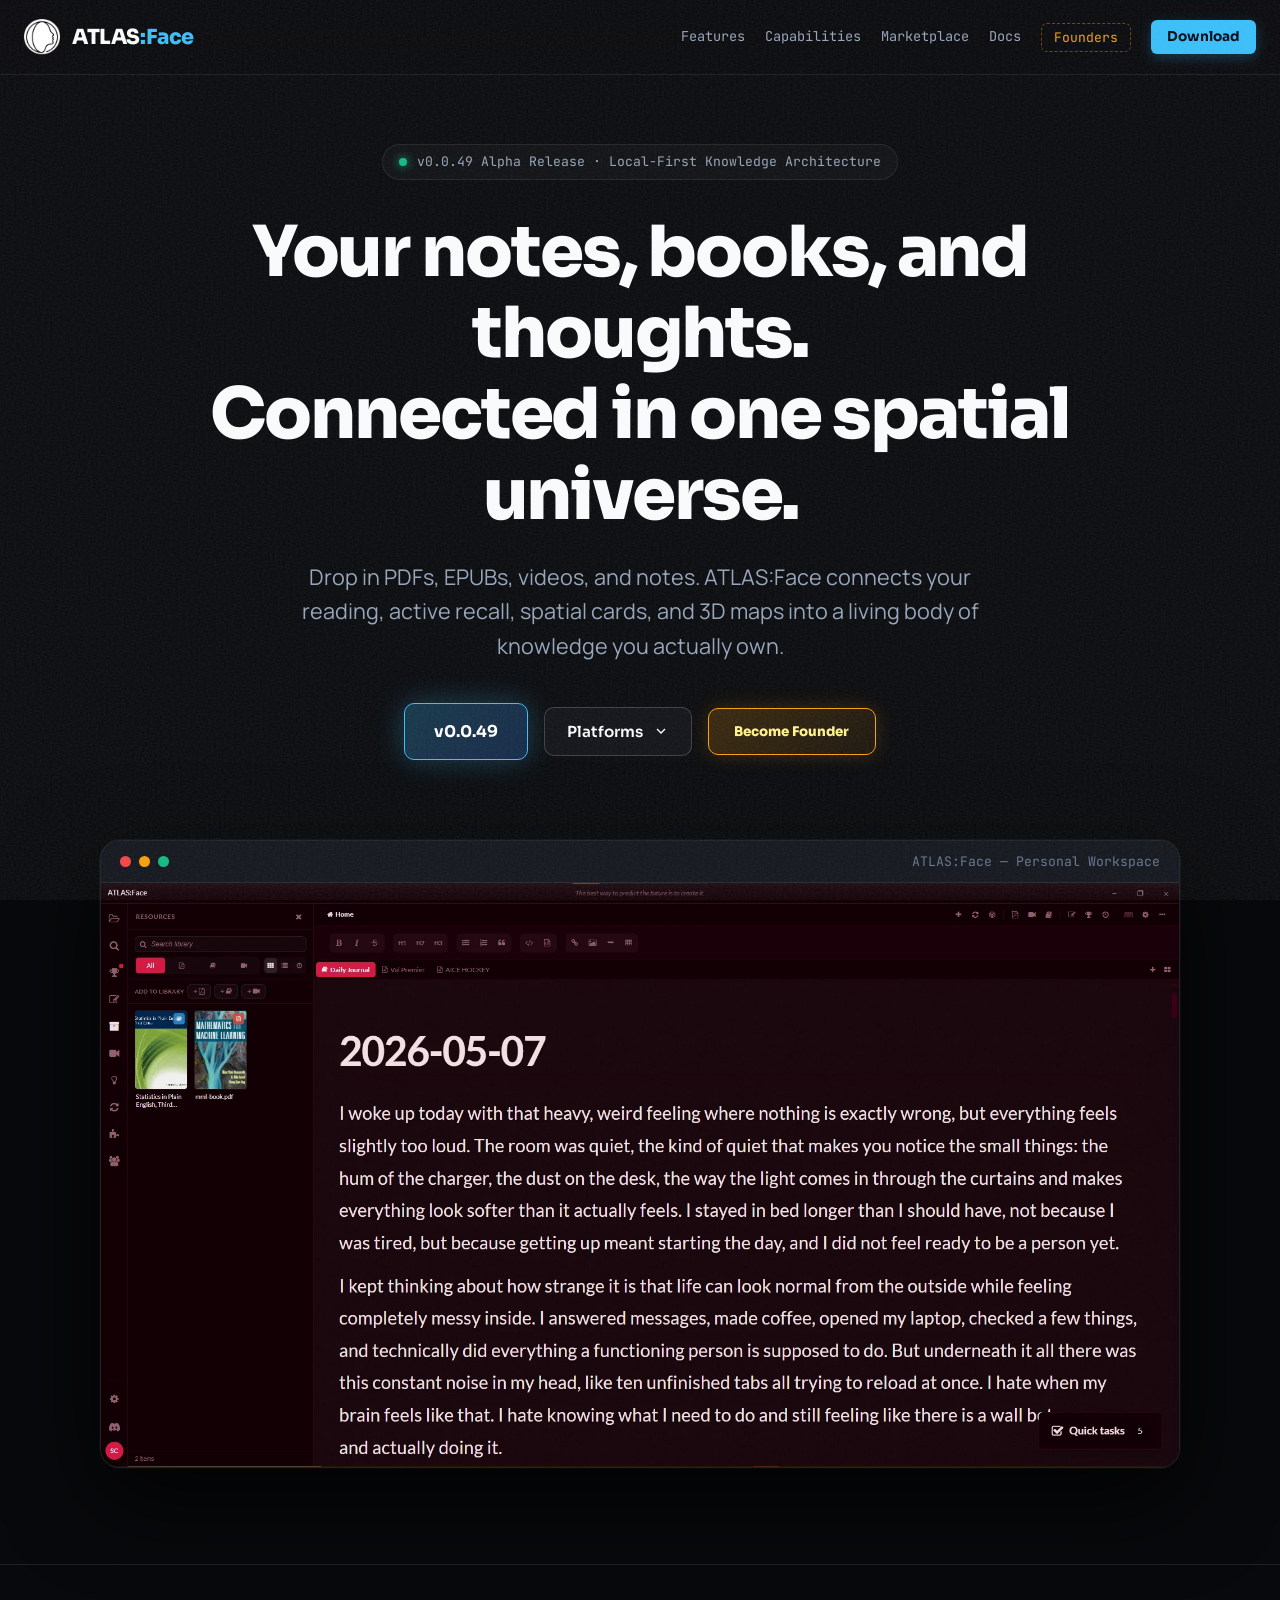
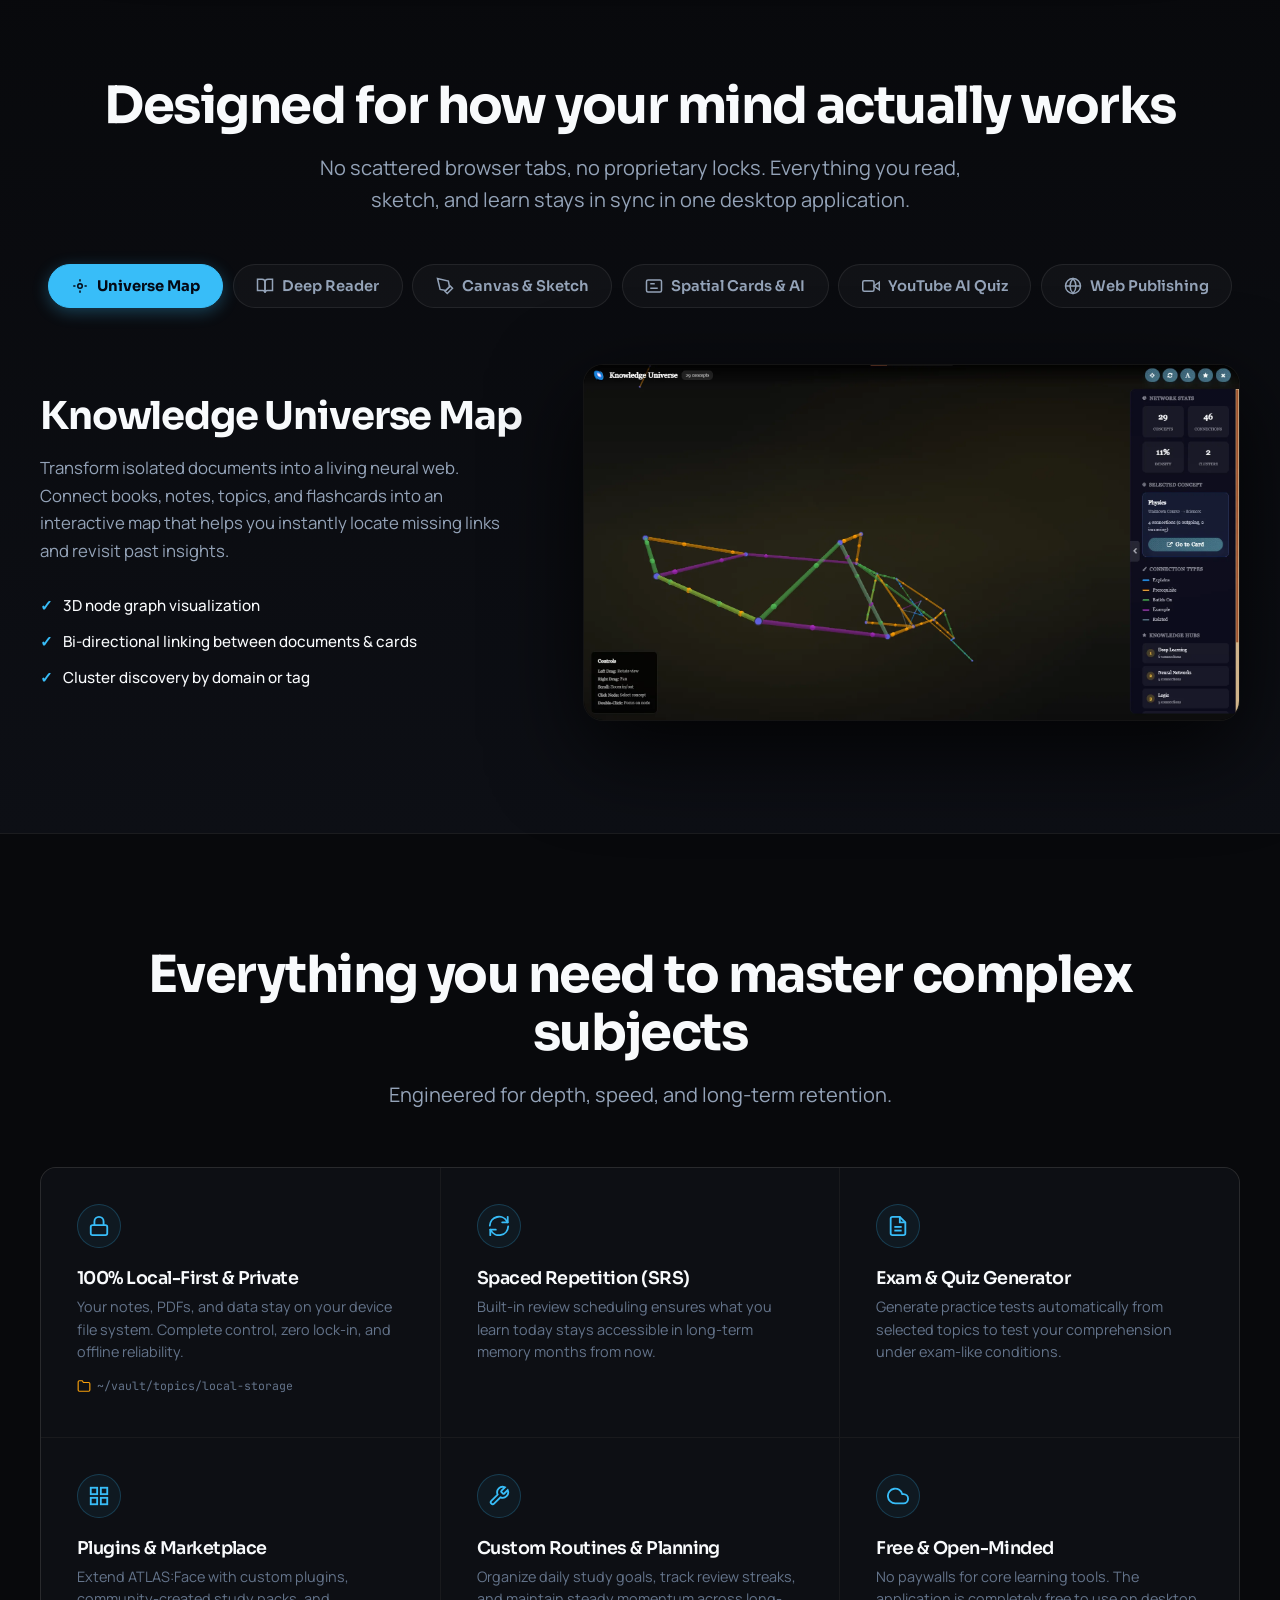
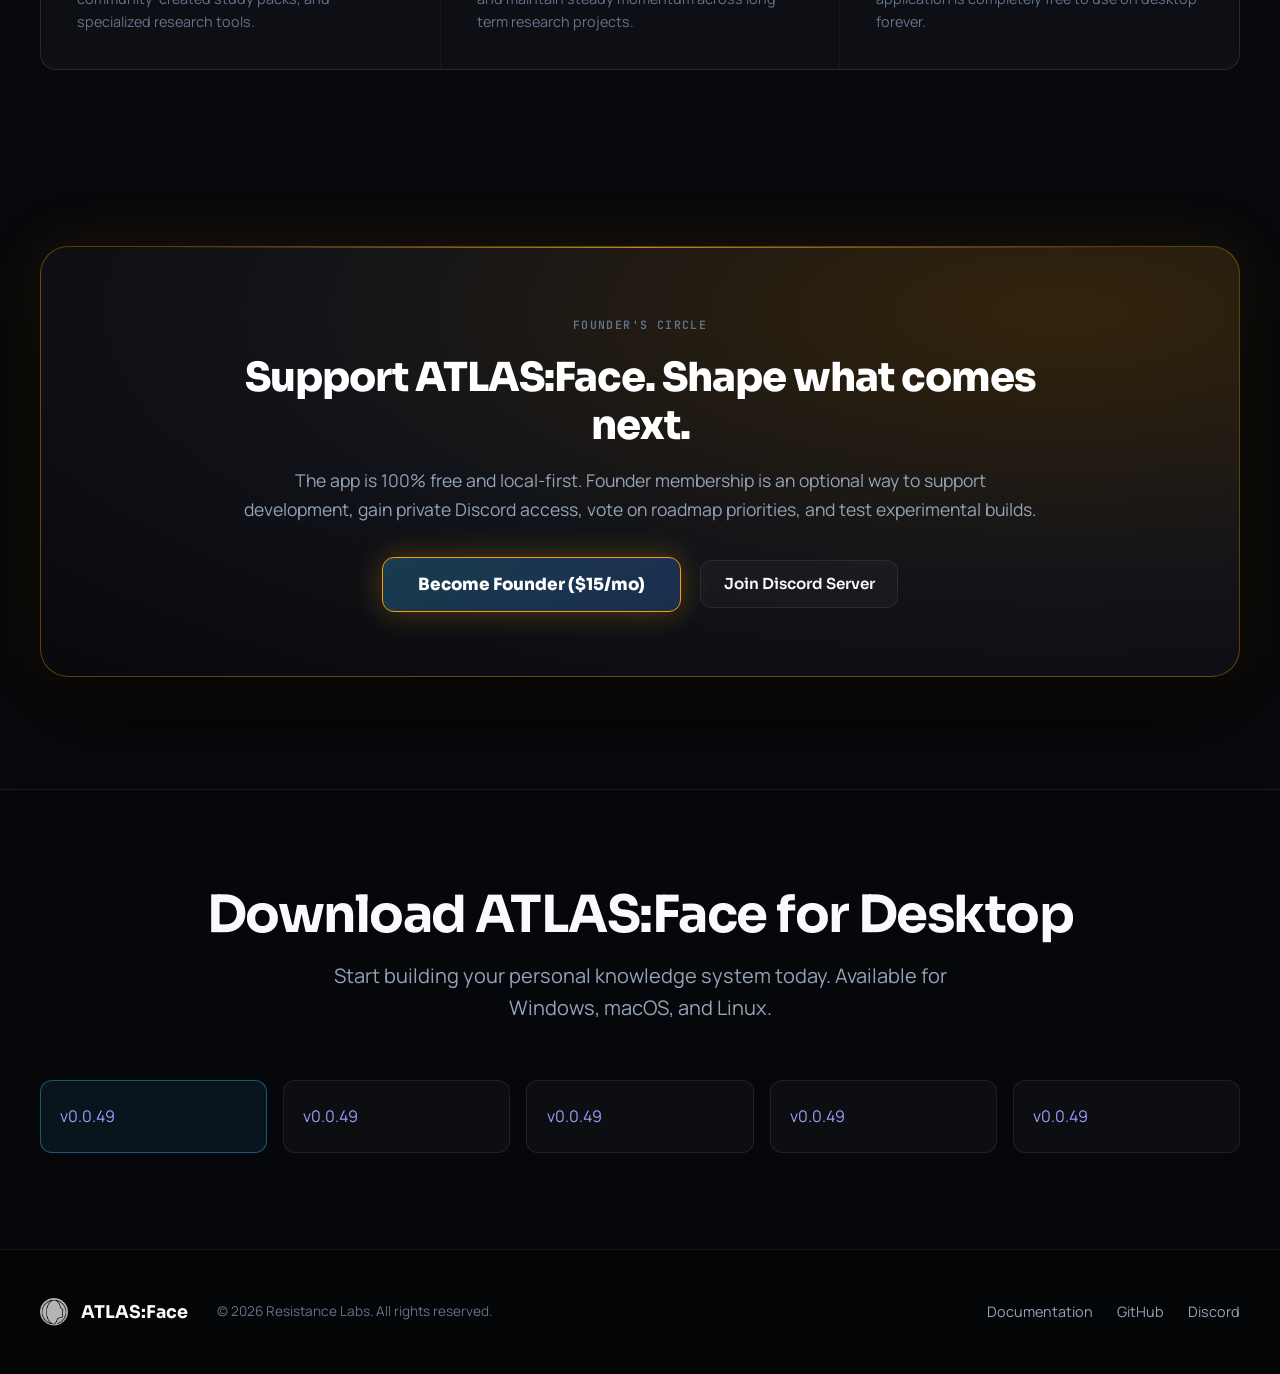
==== index.html @ 4b380e2a "deploy: update landing page with latest release v0.0.49 and multi-tier version hydration" ====
<!DOCTYPE html>
<html lang="en">
  <head>
    <meta charset="UTF-8" />
    <link rel="icon" type="image/png" href="favicon.png" />
    <meta name="viewport" content="width=device-width, initial-scale=1.0" />
    <title>ATLAS:Face - Your Personal Knowledge System</title>
    <meta name="description" content="Turn what you read, watch, write, and discover into a living knowledge system with notes, cards, maps, AI conversations, and review loops.">
    <link rel="canonical" href="https://atlasface.resistancelabs.tech/" />
    <meta name="theme-color" content="#08090c" />
    <meta property="og:type" content="website" />
    <meta property="og:site_name" content="ATLAS:Face" />
    <meta property="og:url" content="https://atlasface.resistancelabs.tech/" />
    <meta property="og:title" content="ATLAS:Face - Your Personal Knowledge System" />
    <meta property="og:description" content="Turn what you read, watch, write, and discover into a living knowledge system with notes, cards, maps, AI conversations, and review loops." />
    <meta property="og:image" content="https://atlasface.resistancelabs.tech/journal.png" />
    <meta property="og:image:secure_url" content="https://atlasface.resistancelabs.tech/journal.png" />
    <meta property="og:image:type" content="image/png" />
    <meta property="og:image:width" content="1920" />
    <meta property="og:image:height" content="1041" />
    <meta property="og:image:alt" content="ATLAS:Face knowledge workspace" />
    <meta name="twitter:card" content="summary_large_image" />
    <meta name="twitter:title" content="ATLAS:Face - Your Personal Knowledge System" />
    <meta name="twitter:description" content="Turn what you read, watch, write, and discover into a living knowledge system with notes, cards, maps, AI conversations, and review loops." />
    <meta name="twitter:image" content="https://atlasface.resistancelabs.tech/journal.png" />
    <link rel="preconnect" href="https://fonts.googleapis.com">
    <link href="https://fonts.googleapis.com/css2?family=Manrope:wght@300;400;500;600;700;800&family=Sora:wght@300;400;500;600;700;800&family=JetBrains+Mono:wght@400;500;600&display=swap" rel="stylesheet">
    <script type="module" crossorigin src="./assets/main-BQc9eIbo.js"></script>
    <link rel="modulepreload" crossorigin href="./assets/style-CkO2D64t.js">
    <link rel="modulepreload" crossorigin href="./assets/downloads-C6QAMyeP.js">
    <link rel="stylesheet" crossorigin href="./assets/style-DF3lk-cs.css">
  </head>
  <body>
    <!-- App Noise SVG Texture -->
    <svg class="grain-svg" viewBox="0 0 400 400" preserveAspectRatio="none" xmlns="http://www.w3.org/2000/svg" aria-hidden="true">
      <filter id="noiseFilter">
        <feTurbulence type="fractalNoise" baseFrequency="1.25" numOctaves="2" seed="23" stitchTiles="stitch"/>
        <feColorMatrix type="saturate" values="0"/>
        <feComponentTransfer>
          <feFuncR type="discrete" tableValues=".32 .46 .58 .7 .82 1"/>
          <feFuncG type="discrete" tableValues=".32 .46 .58 .7 .82 1"/>
          <feFuncB type="discrete" tableValues=".32 .46 .58 .7 .82 1"/>
          <feFuncA type="table" tableValues="0 .68"/>
        </feComponentTransfer>
      </filter>
      <rect width="100%" height="100%" filter="url(#noiseFilter)"/>
    </svg>

    <!-- Header / Navbar -->
    <nav class="navbar">
      <div class="nav-container">
        <a href="#" class="logo">
          <img src="final.webp" alt="ATLAS:Face Logo" width="28" height="28" decoding="async" />
          <span class="logo-text">ATLAS<span class="logo-accent">:Face</span></span>
        </a>
        <div class="nav-links">
          <a href="#features" class="nav-link">Features</a>
          <a href="#capabilities" class="nav-link">Capabilities</a>
          <a href="marketplace.html" class="nav-link">Marketplace</a>
          <a href="docs.html" class="nav-link">Docs</a>
          <button type="button" class="btn-founder-nav" data-founder-open>
            Founders
          </button>
          <a href="#download" class="btn-primary btn-nav">
            Download
          </a>
        </div>
      </div>
    </nav>

    <main id="main-content">
      <!-- Hero Section -->
      <section class="hero-section">
        <div class="hero-container">
          
          <div class="hero-badge">
            <span class="badge-dot"></span>
            <span class="badge-text" data-release-badge>v0.0.49 Alpha Release · Local-First Knowledge Architecture</span>
          </div>

          <h1 class="hero-title">
            Your notes, books, and thoughts.<br />
            <span class="gradient-text">Connected in one spatial universe.</span>
          </h1>

          <p class="hero-subtitle">
            Drop in PDFs, EPUBs, videos, and notes. ATLAS:Face connects your reading, active recall, spatial cards, and 3D maps into a living body of knowledge you actually own.
          </p>


          <div class="hero-actions">
            <a href="https://github.com/Resistance-Labs-Tech/atlasface/releases/download/v0.0.49/ATLASFace-Setup-0.0.49.exe" id="primary-download-btn" class="btn-primary btn-hero" data-download-kind="windows-installer" download>
              <svg class="btn-icon" viewBox="0 0 24 24" fill="none" stroke="currentColor" stroke-width="2"><path d="M21 15v4a2 2 0 0 1-2 2H5a2 2 0 0 1-2-2v-4"></path><polyline points="7 10 12 15 17 10"></polyline><line x1="12" y1="15" x2="12" y2="3"></line></svg>
              <span id="primary-download-text">Download App</span>
              <span class="build-tag" data-release-tag>v0.0.49</span>
            </a>
            <div class="download-dropdown-wrapper">
              <button type="button" class="btn-secondary btn-hero dropdown-trigger" id="platform-dropdown-btn">
                <span>Platforms</span>
                <svg width="16" height="16" viewBox="0 0 24 24" fill="none" stroke="currentColor" stroke-width="2"><polyline points="6 9 12 15 18 9"></polyline></svg>
              </button>
              <div class="dropdown-menu" id="platform-dropdown-menu">
                <a href="https://github.com/Resistance-Labs-Tech/atlasface/releases/download/v0.0.49/ATLASFace-Setup-0.0.49.exe" data-download-kind="windows-installer" download class="dropdown-item">
                  <strong>Windows</strong> <span>.exe Installer</span>
                </a>
                <a href="https://github.com/Resistance-Labs-Tech/atlasface/releases/download/v0.0.49/ATLASFace-0.0.49-arm64.dmg" data-download-kind="macos-arm64" download class="dropdown-item">
                  <strong>macOS</strong> <span>Apple Silicon</span>
                </a>
                <a href="https://github.com/Resistance-Labs-Tech/atlasface/releases/download/v0.0.49/ATLASFace-0.0.49-x64.dmg" data-download-kind="macos-x64" download class="dropdown-item">
                  <strong>macOS</strong> <span>Intel</span>
                </a>
                <a href="https://github.com/Resistance-Labs-Tech/atlasface/releases/download/v0.0.49/ATLASFace-0.0.49.AppImage" data-download-kind="linux-appimage" download class="dropdown-item">
                  <strong>Linux</strong> <span>AppImage</span>
                </a>
                <a href="https://github.com/Resistance-Labs-Tech/atlasface/releases/download/v0.0.49/ATLASFace-0.0.49.deb" data-download-kind="linux-deb" download class="dropdown-item">
                  <strong>Linux</strong> <span>.deb</span>
                </a>
              </div>
            </div>
            <button type="button" class="btn-founder-hero" data-founder-open>
              Become Founder
            </button>
          </div>


          <!-- Desktop App Window Frame Mockup -->
          <div class="hero-mockup-wrapper">
            <div class="window-frame">
              <div class="window-header">
                <div class="window-dots">
                  <span class="dot dot-close"></span>
                  <span class="dot dot-minimize"></span>
                  <span class="dot dot-expand"></span>
                </div>
                <div class="window-title">ATLAS:Face — Personal Workspace</div>
              </div>

              <div class="window-body">
                <picture>
                  <source type="image/webp" media="(max-width: 768px)" srcset="journal-mobile.webp">
                  <source type="image/webp" srcset="journal.webp">
                  <source type="image/png" media="(max-width: 768px)" srcset="journal.png">
                  <img src="journal.webp" alt="ATLAS:Face Main Workspace" class="mockup-img" width="1080" height="675" fetchpriority="high" decoding="async" />
                </picture>
              </div>
            </div>
          </div>

        </div>
      </section>

      <!-- Interactive Feature Studio Section -->
      <section class="studio-section" id="features">
        <div class="section-container">
          <div class="section-header text-center">
            <h2 class="section-title">Designed for how your mind actually works</h2>
            <p class="section-subtitle">No scattered browser tabs, no proprietary locks. Everything you read, sketch, and learn stays in sync in one desktop application.</p>
          </div>

          <!-- Feature Studio Tabs Navigation -->
          <div class="studio-tabs-nav" role="tablist">
            <button role="tab" aria-selected="true" class="studio-tab active" data-tab="tab-map">
              <svg width="18" height="18" viewBox="0 0 24 24" fill="none" stroke="currentColor" stroke-width="2"><circle cx="12" cy="12" r="3"></circle><path d="M3 12h3m12 0h3M12 3v3m0 12v3"></path></svg>
              <span>Universe Map</span>
            </button>
            <button role="tab" aria-selected="false" class="studio-tab" data-tab="tab-reader">
              <svg width="18" height="18" viewBox="0 0 24 24" fill="none" stroke="currentColor" stroke-width="2"><path d="M2 3h6a4 4 0 0 1 4 4v14a3 3 0 0 0-3-3H2z"></path><path d="M22 3h-6a4 4 0 0 0-4 4v14a3 3 0 0 1 3-3h7z"></path></svg>
              <span>Deep Reader</span>
            </button>
            <button role="tab" aria-selected="false" class="studio-tab" data-tab="tab-canvas">
              <svg width="18" height="18" viewBox="0 0 24 24" fill="none" stroke="currentColor" stroke-width="2"><path d="M12 19l7-7 3 3-7 7-3-3z"></path><path d="M18 13l-1.5-7.5L2 2l3.5 14.5L13 18l5-5z"></path></svg>
              <span>Canvas & Sketch</span>
            </button>
            <button role="tab" aria-selected="false" class="studio-tab" data-tab="tab-cards">
              <svg width="18" height="18" viewBox="0 0 24 24" fill="none" stroke="currentColor" stroke-width="2"><rect x="2" y="4" width="20" height="16" rx="2"></rect><path d="M7 15h10M7 9h6"></path></svg>
              <span>Spatial Cards & AI</span>
            </button>
            <button role="tab" aria-selected="false" class="studio-tab" data-tab="tab-youtube">
              <svg width="18" height="18" viewBox="0 0 24 24" fill="none" stroke="currentColor" stroke-width="2"><polygon points="23 7 16 12 23 17 23 7"></polygon><rect x="1" y="5" width="15" height="14" rx="2" ry="2"></rect></svg>
              <span>YouTube AI Quiz</span>
            </button>
            <button role="tab" aria-selected="false" class="studio-tab" data-tab="tab-publish">
              <svg width="18" height="18" viewBox="0 0 24 24" fill="none" stroke="currentColor" stroke-width="2"><circle cx="12" cy="12" r="10"></circle><line x1="2" y1="12" x2="22" y2="12"></line><path d="M12 2a15.3 15.3 0 0 1 4 10 15.3 15.3 0 0 1-4 10 15.3 15.3 0 0 1-4-10 15.3 15.3 0 0 1 4-10z"></path></svg>
              <span>Web Publishing</span>
            </button>
          </div>

          <!-- Feature Studio Content Panels -->
          <div class="studio-panels">
            
            <!-- Panel 1: Knowledge Map -->
            <div class="studio-panel active" id="tab-map" role="tabpanel">
              <div class="panel-layout">
                <div class="panel-info">
                  <h3>Knowledge Universe Map</h3>
                  <p>Transform isolated documents into a living neural web. Connect books, notes, topics, and flashcards into an interactive map that helps you instantly locate missing links and revisit past insights.</p>
                  <ul class="panel-bullets">
                    <li>3D node graph visualization</li>
                    <li>Bi-directional linking between documents & cards</li>
                    <li>Cluster discovery by domain or tag</li>
                  </ul>
                </div>
                <div class="panel-media">
                  <div class="media-frame">
                    <picture>
                      <source type="image/webp" media="(max-width: 768px)" srcset="knowledgeuniverse-mobile.webp">
                      <source type="image/webp" srcset="knowledgeuniverse.webp">
                      <img src="knowledgeuniverse.webp" alt="Knowledge Universe Map in ATLAS:Face" loading="lazy" decoding="async" width="800" height="500" />
                    </picture>
                  </div>
                </div>
              </div>
            </div>

            <!-- Panel 2: Deep Reader -->
            <div class="studio-panel" id="tab-reader" role="tabpanel">
              <div class="panel-layout">
                <div class="panel-info">
                  <h3>Native PDF & EPUB Reader</h3>
                  <p>Read textbooks, research papers, and books directly inside the workspace. Extract highlights directly into flashcards or notebook margin notes without switching applications.</p>
                  <ul class="panel-bullets">
                    <li>Native PDF and EPUB rendering</li>
                    <li>Instant highlight-to-card pipeline</li>
                    <li>Split-screen side-by-side note taking</li>
                  </ul>
                </div>
                <div class="panel-media">
                  <div class="media-frame">
                    <picture>
                      <source type="image/webp" media="(max-width: 768px)" srcset="readingepub-mobile.webp">
                      <source type="image/webp" srcset="readingepub.webp">
                      <img src="readingepub.webp" alt="PDF and EPUB Reader View" loading="lazy" decoding="async" width="800" height="500" />
                    </picture>
                  </div>
                </div>
              </div>
            </div>

            <!-- Panel 3: Canvas & Sketch -->
            <div class="studio-panel" id="tab-canvas" role="tabpanel">
              <div class="panel-layout">
                <div class="panel-info">
                  <h3>Visual Canvas & Drawing</h3>
                  <p>Write, sketch, and diagram freehand alongside your reading material. Combine typed markdown with fluid handwriting for complex concepts that text alone cannot capture.</p>
                  <ul class="panel-bullets">
                    <li>Pen & tablet drawing support</li>
                    <li>Embedded topic canvas diagrams</li>
                    <li>Seamless combination of handwriting and text</li>
                  </ul>
                </div>
                <div class="panel-media">
                  <div class="media-frame">
                    <video src="drawingintopicview.mp4" poster="drawingintopicview-poster.webp" muted loop playsinline preload="none"></video>
                  </div>
                </div>
              </div>
            </div>

            <!-- Panel 4: Cards & AI -->
            <div class="studio-panel" id="tab-cards" role="tabpanel">
              <div class="panel-layout">
                <div class="panel-info">
                  <h3>Spatial Cards & AI Assistant</h3>
                  <p>Arrange flashcards on a spatial workspace, test your retention, and converse with an AI assistant trained directly on your selected study sources.</p>
                  <ul class="panel-bullets">
                    <li>Freeform spatial card arrangement</li>
                    <li>Context-aware AI partner for difficult concepts</li>
                    <li>Automatic card creation from reading passages</li>
                  </ul>
                </div>
                <div class="panel-media">
                  <div class="media-frame">
                    <video src="cardview.mp4" poster="cardview-poster.webp" muted loop playsinline preload="none"></video>
                  </div>
                </div>
              </div>
            </div>

            <!-- Panel 5: YouTube Quiz -->
            <div class="studio-panel" id="tab-youtube" role="tabpanel">
              <div class="panel-layout">
                <div class="panel-info">
                  <h3>Active Video Learning & AI Quiz</h3>
                  <p>Stop watching videos passively. ATLAS:Face inspects transcripts in real time to generate comprehension checks, key takeaway summaries, and quiz questions as you watch.</p>
                  <ul class="panel-bullets">
                    <li>Interactive YouTube video player</li>
                    <li>Real-time transcript analysis & AI quizzes</li>
                    <li>Timestamped bookmarking directly into notes</li>
                  </ul>
                </div>
                <div class="panel-media">
                  <div class="media-frame">
                    <video src="youtubeaiquiz.mp4" poster="youtubeaiquiz-poster.webp" muted loop playsinline preload="none"></video>
                  </div>
                </div>
              </div>
            </div>

            <!-- Panel 6: Publishing -->
            <div class="studio-panel" id="tab-publish" role="tabpanel">
              <div class="panel-layout">
                <div class="panel-info">
                  <h3>One-Click Web Publishing</h3>
                  <p>Turn any topic, synthesis, or document into a clean, publishable web page. Share your research with colleagues or students without leaving your desktop app.</p>
                  <ul class="panel-bullets">
                    <li>Clean web output generation</li>
                    <li>Preserves markdown formatting, media, and diagrams</li>
                    <li>No complex web hosting configuration required</li>
                  </ul>
                </div>
                <div class="panel-media">
                  <div class="media-frame">
                    <picture>
                      <source type="image/webp" media="(max-width: 768px)" srcset="publishtopics-mobile.webp">
                      <source type="image/webp" srcset="publishtopics.webp">
                      <img src="publishtopics.webp" alt="Publishing notes from ATLAS:Face" loading="lazy" decoding="async" width="800" height="500" />
                    </picture>
                  </div>
                </div>
              </div>
            </div>

          </div>
        </div>
      </section>

      <!-- Core Capabilities Grid Section -->
      <section class="capabilities-section" id="capabilities">
        <div class="section-container">
          <div class="section-header text-center">
            <h2 class="section-title">Everything you need to master complex subjects</h2>
            <p class="section-subtitle">Engineered for depth, speed, and long-term retention.</p>
          </div>

          <div class="capabilities-grid">
            <div class="capability-card">
              <div class="capability-icon">
                <svg width="22" height="22" viewBox="0 0 24 24" fill="none" stroke="currentColor" stroke-width="2"><rect x="3" y="11" width="18" height="11" rx="2" ry="2"></rect><path d="M7 11V7a5 5 0 0 1 10 0v4"></path></svg>
              </div>
              <h3>100% Local-First &amp; Private</h3>
              <p>Your notes, PDFs, and data stay on your device file system. Complete control, zero lock-in, and offline reliability.</p>
              <div class="path-display">
                <svg width="14" height="14" viewBox="0 0 24 24" fill="none" stroke="currentColor" stroke-width="2"><path d="M22 19a2 2 0 0 1-2 2H4a2 2 0 0 1-2-2V5a2 2 0 0 1 2-2h5l2 3h9a2 2 0 0 1 2 2z"></path></svg>
                <span>~/vault/topics/local-storage</span>
              </div>
            </div>

            <div class="capability-card">
              <div class="capability-icon">
                <svg width="22" height="22" viewBox="0 0 24 24" fill="none" stroke="currentColor" stroke-width="2" stroke-linecap="round" stroke-linejoin="round">
                  <path d="M21.5 2v6h-6"></path>
                  <path d="M2.5 22v-6h6"></path>
                  <path d="M2 11.5a10 10 0 0 1 18.8-4.3L21.5 8"></path>
                  <path d="M22 12.5a10 10 0 0 1-18.8 4.2L2.5 16"></path>
                </svg>
              </div>
              <h3>Spaced Repetition (SRS)</h3>
              <p>Built-in review scheduling ensures what you learn today stays accessible in long-term memory months from now.</p>
            </div>

            <div class="capability-card">
              <div class="capability-icon">
                <svg width="22" height="22" viewBox="0 0 24 24" fill="none" stroke="currentColor" stroke-width="2"><path d="M14 2H6a2 2 0 0 0-2 2v16a2 2 0 0 0 2 2h12a2 2 0 0 0 2-2V8z"></path><polyline points="14 2 14 8 20 8"></polyline><line x1="16" y1="13" x2="8" y2="13"></line><line x1="16" y1="17" x2="8" y2="17"></line></svg>
              </div>
              <h3>Exam &amp; Quiz Generator</h3>
              <p>Generate practice tests automatically from selected topics to test your comprehension under exam-like conditions.</p>
            </div>

            <div class="capability-card">
              <div class="capability-icon">
                <svg width="22" height="22" viewBox="0 0 24 24" fill="none" stroke="currentColor" stroke-width="2"><rect x="3" y="3" width="7" height="7"></rect><rect x="14" y="3" width="7" height="7"></rect><rect x="14" y="14" width="7" height="7"></rect><rect x="3" y="14" width="7" height="7"></rect></svg>
              </div>
              <h3>Plugins &amp; Marketplace</h3>
              <p>Extend ATLAS:Face with custom plugins, community-created study packs, and specialized research tools.</p>
            </div>

            <div class="capability-card">
              <div class="capability-icon">
                <svg width="22" height="22" viewBox="0 0 24 24" fill="none" stroke="currentColor" stroke-width="2"><path d="M14.7 6.3a1 1 0 0 0 0 1.4l1.6 1.6a1 1 0 0 0 1.4 0l3.77-3.77a6 6 0 0 1-7.94 7.94l-6.91 6.91a2.12 2.12 0 0 1-3-3l6.91-6.91a6 6 0 0 1 7.94-7.94l-3.76 3.76z"></path></svg>
              </div>
              <h3>Custom Routines &amp; Planning</h3>
              <p>Organize daily study goals, track review streaks, and maintain steady momentum across long-term research projects.</p>
            </div>

            <div class="capability-card">
              <div class="capability-icon">
                <svg width="22" height="22" viewBox="0 0 24 24" fill="none" stroke="currentColor" stroke-width="2"><path d="M18 10h-1.26A8 8 0 1 0 9 20h9a5 5 0 0 0 0-10z"></path></svg>
              </div>
              <h3>Free &amp; Open-Minded</h3>
              <p>No paywalls for core learning tools. The application is completely free to use on desktop forever.</p>
            </div>
          </div>

        </div>
      </section>

      <!-- Founder's Circle CTA Section -->
      <section class="founder-cta-section">
        <div class="section-container">

          <div class="founder-card">
            <div class="founder-card-content">
              <div class="founder-badge-top">
                <span>Founder's Circle</span>
              </div>
              <h2>Support ATLAS:Face. Shape what comes next.</h2>
              <p>The app is 100% free and local-first. Founder membership is an optional way to support development, gain private Discord access, vote on roadmap priorities, and test experimental builds.</p>
              <div class="founder-card-actions">
                <button type="button" class="btn-founder-lg" data-founder-open>
                  Become Founder ($15/mo)
                </button>
                <a href="https://discord.com/invite/Y2RJkDJRW2" target="_blank" rel="noopener" class="btn-secondary btn-lg">
                  Join Discord Server
                </a>
              </div>
            </div>
          </div>

        </div>
      </section>

      <!-- Download Section -->
      <section class="download-section" id="download">
        <div class="section-container text-center">
          <h2 class="section-title">Download ATLAS:Face for Desktop</h2>
          <p class="section-subtitle">Start building your personal knowledge system today. Available for Windows, macOS, and Linux.</p>

          <div class="download-grid" id="download-options">
            <a href="https://github.com/Resistance-Labs-Tech/atlasface/releases/download/v0.0.49/ATLASFace-Setup-0.0.49.exe" class="download-card primary" data-download-kind="windows-installer" download>
              <div class="download-card-icon">
                <svg viewBox="0 0 24 24" fill="currentColor"><path d="M3 4.5 10.8 3.4v7.9H3V4.5Zm9.4-1.4L21 2v9.3h-8.6V3.1ZM3 12.7h7.8v7.9L3 19.5v-6.8Zm9.4 0H21V22l-8.6-1.2v-8.1Z"/></svg>
              </div>
              <div class="download-card-text">
                <span class="platform-name">Windows</span>
                <strong>64-bit Installer (.exe)</strong>
              </div>
            </a>

            <a href="https://github.com/Resistance-Labs-Tech/atlasface/releases/download/v0.0.49/ATLASFace-0.0.49-arm64.dmg" class="download-card" data-download-kind="macos-arm64" download>
              <div class="download-card-icon">
                <svg viewBox="0 0 24 24" fill="currentColor"><path d="M16.6 2.2c.1 1.1-.4 2.2-1.2 3-.8.8-1.9 1.3-3 1.2-.1-1 .4-2.1 1.2-2.9.8-.8 2-1.3 3-1.3Zm3.6 15.5c-.5 1.1-.8 1.6-1.5 2.6-1 1.5-2.5 3.3-4.3 3.3-1.6 0-2-.9-4.1-.9-2.2 0-2.6.9-4.2.9-1.8 0-3.2-1.7-4.2-3.2C-.4 16.6-.8 10.1 3.3 7.5c1.3-.8 2.9-.9 4.3-.4.8.3 1.5.7 2.7.7 1.1 0 1.8-.4 2.7-.7 1.5-.5 3.3-.4 4.6.5-4 2.2-3.3 8.1 2.6 10.1Z"/></svg>
              </div>
              <div class="download-card-text">
                <span class="platform-name">macOS</span>
                <strong>Apple Silicon (.dmg)</strong>
              </div>
            </a>

            <a href="https://github.com/Resistance-Labs-Tech/atlasface/releases/download/v0.0.49/ATLASFace-0.0.49-x64.dmg" class="download-card" data-download-kind="macos-x64" download>
              <div class="download-card-icon">
                <svg viewBox="0 0 24 24" fill="currentColor"><path d="M16.6 2.2c.1 1.1-.4 2.2-1.2 3-.8.8-1.9 1.3-3 1.2-.1-1 .4-2.1 1.2-2.9.8-.8 2-1.3 3-1.3Zm3.6 15.5c-.5 1.1-.8 1.6-1.5 2.6-1 1.5-2.5 3.3-4.3 3.3-1.6 0-2-.9-4.1-.9-2.2 0-2.6.9-4.2.9-1.8 0-3.2-1.7-4.2-3.2C-.4 16.6-.8 10.1 3.3 7.5c1.3-.8 2.9-.9 4.3-.4.8.3 1.5.7 2.7.7 1.1 0 1.8-.4 2.7-.7 1.5-.5 3.3-.4 4.6.5-4 2.2-3.3 8.1 2.6 10.1Z"/></svg>
              </div>
              <div class="download-card-text">
                <span class="platform-name">macOS</span>
                <strong>Intel Architecture (.dmg)</strong>
              </div>
            </a>

            <a href="https://github.com/Resistance-Labs-Tech/atlasface/releases/download/v0.0.49/ATLASFace-0.0.49.AppImage" class="download-card" data-download-kind="linux-appimage" download>
              <div class="download-card-icon">
                <svg viewBox="0 0 24 24" fill="currentColor"><path d="M12 2.5c-2.8 0-4.9 2.4-4.9 5.7 0 1.4-.4 2.7-1.1 4L3.4 17c-.6 1.2.1 2.7 1.4 2.9l3.7.7c.8.6 2 .9 3.5.9s2.7-.3 3.5-.9l3.7-.7c1.3-.2 2-1.7 1.4-2.9L18 12.2c-.7-1.3-1.1-2.6-1.1-4 0-3.3-2.1-5.7-4.9-5.7Zm-2.1 7c-.5 0-.9-.5-.9-1s.4-1 .9-1 .9.5.9 1-.4 1-.9 1Zm4.2 0c-.5 0-.9-.5-.9-1s.4-1 .9-1 .9.5.9 1-.4 1-.9 1Zm-2.1 1.7 1.5 1.3-1.5.9-1.5-.9 1.5-1.3Z"/></svg>
              </div>
              <div class="download-card-text">
                <span class="platform-name">Linux</span>
                <strong>AppImage Binary</strong>
              </div>
            </a>

            <a href="https://github.com/Resistance-Labs-Tech/atlasface/releases/download/v0.0.49/ATLASFace-0.0.49.deb" class="download-card" data-download-kind="linux-deb" download>
              <div class="download-card-icon">
                <svg viewBox="0 0 24 24" fill="currentColor"><path d="M12 2.5c-2.8 0-4.9 2.4-4.9 5.7 0 1.4-.4 2.7-1.1 4L3.4 17c-.6 1.2.1 2.7 1.4 2.9l3.7.7c.8.6 2 .9 3.5.9s2.7-.3 3.5-.9l3.7-.7c1.3-.2 2-1.7 1.4-2.9L18 12.2c-.7-1.3-1.1-2.6-1.1-4 0-3.3-2.1-5.7-4.9-5.7Zm-2.1 7c-.5 0-.9-.5-.9-1s.4-1 .9-1 .9.5.9 1-.4 1-.9 1Zm4.2 0c-.5 0-.9-.5-.9-1s.4-1 .9-1 .9.5.9 1-.4 1-.9 1Zm-2.1 1.7 1.5 1.3-1.5.9-1.5-.9 1.5-1.3Z"/></svg>
              </div>
              <div class="download-card-text">
                <span class="platform-name">Linux</span>
                <strong>Debian / Ubuntu Package (.deb)</strong>
              </div>
            </a>
          </div>

        </div>
      </section>
    </main>

    <!-- Footer -->
    <footer class="footer">
      <div class="footer-container">
        <div class="footer-brand">
          <img src="final.webp" alt="ATLAS:Face" width="28" height="28" loading="lazy" decoding="async" />
          <span class="footer-brand-name">ATLAS:Face</span>
          <span class="footer-copy">&copy; 2026 Resistance Labs. All rights reserved.</span>
        </div>
        <div class="footer-links">
          <a href="docs.html">Documentation</a>
          <a href="https://github.com/Resistance-Labs-Tech/atlasface" target="_blank" rel="noopener">GitHub</a>
          <a href="https://discord.com/invite/Y2RJkDJRW2" target="_blank" rel="noopener">Discord</a>
        </div>
      </div>
    </footer>

    <!-- Founder Dialog Modal -->
    <div class="founder-modal" id="founder-modal" aria-hidden="true">
      <div class="founder-modal-backdrop" data-founder-close></div>
      <section class="founder-dialog" role="dialog" aria-modal="true" aria-labelledby="founder-title">
        <button type="button" class="founder-close" data-founder-close aria-label="Close Founder dialog">×</button>
        <div class="founder-dialog-copy">
          <p class="founder-kicker">Founders Circle</p>
          <h2 id="founder-title">Support ATLAS:Face development</h2>
          <p>Founder is an optional support membership. The core app stays 100% free forever; perks live in Discord.</p>
        </div>

        <div class="founder-steps">
          <article>
            <span>1</span>
            <div>
              <strong>Join Discord first</strong>
              <p>Join the server so you know where verification and Founder roles live.</p>
            </div>
            <a href="https://discord.com/invite/Y2RJkDJRW2" target="_blank" rel="noopener" class="discord-action">
              <svg viewBox="0 0 24 24" aria-hidden="true"><path fill="currentColor" d="M20.32 4.37A19.8 19.8 0 0 0 15.36 2.8a13.8 13.8 0 0 0-.64 1.33 18.27 18.27 0 0 0-5.44 0 13.8 13.8 0 0 0-.64-1.33 19.8 19.8 0 0 0-4.96 1.57C.54 9.09-.32 13.7.1 18.25a19.9 19.9 0 0 0 6.08 3.05 14.7 14.7 0 0 0 1.3-2.1 12.9 12.9 0 0 1-2.05-.98c.17-.12.34-.25.5-.38a14.1 14.1 0 0 0 12.14 0c.16.13.33.26.5.38-.65.38-1.33.71-2.05.98.37.73.8 1.43 1.3 2.1a19.9 19.9 0 0 0 6.08-3.05c.5-5.27-.85-9.84-3.58-13.88ZM8.03 15.46c-1.18 0-2.16-1.1-2.16-2.44 0-1.35.96-2.45 2.16-2.45 1.2 0 2.18 1.11 2.16 2.45 0 1.35-.96 2.44-2.16 2.44Zm7.94 0c-1.18 0-2.16-1.1-2.16-2.44 0-1.35.96-2.45 2.16-2.45 1.2 0 2.18 1.11 2.16 2.45 0 1.35-.96 2.44-2.16 2.44Z"/></svg>
              Join Discord
            </a>
          </article>

          <article>
            <span>2</span>
            <div>
              <strong>Subscribe via PayPal</strong>
              <p>$15/month subscription. PayPal handles checkout securely.</p>
            </div>
          </article>

          <article>
            <span>3</span>
            <div>
              <strong>Verify in Discord</strong>
              <p>Verify your PayPal subscription in Discord to receive the Founder badge & access.</p>
            </div>
          </article>
        </div>

        <div class="founder-perks">
          <div><strong>Founder-only channels</strong><span>Private Discord space for supporters.</span></div>
          <div><strong>Roadmap votes</strong><span>Monthly non-binding roadmap votes.</span></div>
          <div><strong>Direct feedback</strong><span>Shape feature proposals & plugin ideas.</span></div>
        </div>

        <div class="founder-paypal-panel">
          <div>
            <span>PayPal subscription</span>
            <strong>$15/month</strong>
            <p>Join Discord first, then subscribe. Cancel anytime through PayPal.</p>
          </div>
          <div class="founder-paypal-card">
            <div id="founder-paypal-button-container"></div>
            <a href="https://www.paypal.com/webapps/billing/plans/subscribe?plan_id=P-9C389490JG117415RNIADRLQ" target="_blank" rel="noopener" class="founder-paypal-fallback" data-founder-paypal-fallback>
              Open PayPal checkout
            </a>
          </div>
        </div>
      </section>
    </div>

</body>
</html>
---- assets/style-DF3lk-cs.css ----
:root{--bg-main: #08090c;--bg-surface: rgba(255, 255, 255, .03);--bg-surface-hover: rgba(255, 255, 255, .06);--bg-card: rgba(18, 20, 26, .7);--border-subtle: rgba(255, 255, 255, .08);--border-hover: rgba(255, 255, 255, .18);--border-accent: rgba(56, 189, 248, .3);--text-primary: #f8fafc;--text-secondary: #94a3b8;--text-muted: #64748b;--accent-cyan: #38bdf8;--accent-blue: #3b82f6;--accent-amber: #f59e0b;--font-sans: "Sora", "Manrope", -apple-system, BlinkMacSystemFont, sans-serif;--font-body: "Manrope", -apple-system, BlinkMacSystemFont, sans-serif;--font-mono: "JetBrains Mono", monospace;--radius-sm: 8px;--radius-md: 12px;--radius-lg: 20px;--radius-xl: 28px;--shadow-subtle: 0 20px 50px rgba(0, 0, 0, .5);--shadow-strong: 0 30px 90px rgba(0, 0, 0, .8)}*{box-sizing:border-box;margin:0;padding:0}html{scroll-behavior:smooth;color-scheme:dark}body{font-family:var(--font-body);background-color:var(--bg-main);color:var(--text-primary);line-height:1.6;overflow-x:hidden;-webkit-font-smoothing:antialiased}.grain-svg{position:fixed;top:0;left:0;width:100vw;height:100vh;min-width:100%;min-height:100%;object-fit:cover;pointer-events:none;z-index:9999;opacity:.12;mix-blend-mode:screen}.section-container{width:min(1200px,calc(100% - 3rem));margin:0 auto}.text-center{text-align:center}h1,h2,h3,h4{font-family:var(--font-sans);color:var(--text-primary);letter-spacing:-.03em;line-height:1.15}.hero-highlight,.text-gradient{color:var(--accent-cyan);display:inline-block}.section-eyebrow{font-family:var(--font-mono);font-size:.8rem;font-weight:600;letter-spacing:.1em;color:var(--accent-cyan);margin-bottom:.75rem;text-transform:uppercase}.section-title{font-size:clamp(2.2rem,4vw,3.4rem);font-weight:700;margin-bottom:1rem}.section-subtitle{font-size:clamp(1.05rem,1.8vw,1.25rem);color:var(--text-secondary);max-width:680px;margin:0 auto}.navbar{position:fixed;top:0;left:0;right:0;z-index:100;padding:1.2rem 0;background:#08090cbf;backdrop-filter:blur(20px);-webkit-backdrop-filter:blur(20px);border-bottom:1px solid var(--border-subtle);transition:all .3s ease}.navbar.scrolled{padding:.85rem 0;background:#08090ceb;box-shadow:0 10px 30px #0006}.nav-container{width:min(1280px,calc(100% - 3rem));margin:0 auto;display:flex;align-items:center;justify-content:space-between}.logo{display:flex;align-items:center;gap:.75rem;text-decoration:none;color:var(--text-primary)}.logo img{height:36px;width:auto}.logo-text{font-family:var(--font-sans);font-size:1.3rem;font-weight:800;letter-spacing:-.02em}.logo-accent{color:var(--accent-cyan)}.nav-links{display:flex;align-items:center;gap:20px}.nav-link{font-family:var(--font-mono);font-size:.85rem;color:var(--text-secondary);text-decoration:none;transition:color .2s ease}.nav-link:hover{color:var(--accent-cyan)}.btn-founder-nav{font-family:var(--font-mono);background:transparent;border:1px dashed rgba(245,158,11,.4);color:var(--accent-amber);padding:5px 12px;font-size:.82rem;border-radius:6px;cursor:pointer;transition:all .2s ease}.btn-founder-nav:hover{background:#f59e0b1a;border-color:var(--accent-amber)}.btn-primary{display:inline-flex;align-items:center;justify-content:center;gap:.6rem;background:var(--accent-cyan);color:#040914;font-family:var(--font-sans);font-weight:700;font-size:.95rem;padding:.65rem 1.4rem;border-radius:var(--radius-md);text-decoration:none;border:none;cursor:pointer;transition:all .25s ease;box-shadow:0 4px 14px #38bdf840}.btn-primary:hover{background:#7dd3fc;transform:translateY(-1px);box-shadow:0 6px 20px #38bdf866}.nav-links .btn-nav{padding:6px 16px;font-size:.85rem;border-radius:6px}.btn-secondary{display:inline-flex;align-items:center;justify-content:center;gap:.6rem;background:var(--bg-surface);color:var(--text-primary);font-family:var(--font-sans);font-weight:600;font-size:.95rem;padding:.65rem 1.4rem;border-radius:var(--radius-md);text-decoration:none;border:1px solid var(--border-subtle);cursor:pointer;transition:all .25s ease}.btn-secondary:hover{background:var(--bg-surface-hover);border-color:var(--border-hover);transform:translateY(-1px)}.btn-founder-hero,.btn-founder-lg{display:inline-flex;align-items:center;justify-content:center;background:linear-gradient(135deg,#f59e0b33,#f59e0b1a);color:#fef08a;border:1px solid rgba(245,158,11,.4);font-family:var(--font-sans);font-weight:700;border-radius:var(--radius-md);cursor:pointer;text-decoration:none;transition:all .25s ease}.btn-primary.btn-hero{background:linear-gradient(135deg,#38bdf840,#3b82f640);border:1.5px solid var(--accent-cyan);color:#fff;font-size:1rem;font-weight:700;padding:.9rem 1.8rem;border-radius:10px;display:inline-flex;align-items:center;gap:10px;box-shadow:0 0 30px #38bdf84d;transition:all .25s ease}.btn-primary.btn-hero:hover{background:linear-gradient(135deg,#38bdf866,#3b82f666);box-shadow:0 0 40px #38bdf880;transform:translateY(-2px)}.btn-primary.btn-hero .build-tag{font-family:var(--font-mono);font-size:.78rem;font-weight:700;background:var(--accent-cyan);color:#030712;padding:3px 7px;border-radius:4px}.btn-secondary.btn-hero{background:#12141ad9;border:1px solid var(--border-hover);color:var(--text-primary);padding:.9rem 1.4rem;border-radius:10px;font-weight:600;transition:all .2s ease}.btn-secondary.btn-hero:hover{border-color:#fff6}.btn-founder-hero{display:inline-flex;align-items:center;justify-content:center;background:linear-gradient(135deg,#f59e0b33,#f59e0b14);border:1.5px solid var(--accent-amber);color:#fef08a;padding:.9rem 1.6rem;border-radius:10px;font-weight:800;cursor:pointer;box-shadow:0 0 20px #f59e0b33;transition:all .25s ease}.btn-founder-hero:hover{background:#f59e0b4d;box-shadow:0 0 32px #f59e0b66;transform:translateY(-2px)}.btn-founder-lg{padding:1rem 2rem;font-size:1.05rem}.btn-icon{width:20px;height:20px}.hero-section{padding-top:9rem;padding-bottom:6rem;position:relative}.hero-container{width:min(1140px,calc(100% - 3rem));margin:0 auto;display:flex;flex-direction:column;align-items:center;text-align:center}.hero-badge{display:inline-flex;align-items:center;gap:.6rem;padding:.4rem 1rem;border-radius:999px;background:var(--bg-surface);border:1px solid var(--border-subtle);margin-bottom:2rem}.badge-dot{width:8px;height:8px;border-radius:50%;background:#10b981;box-shadow:0 0 10px #10b981}.badge-text{font-family:var(--font-mono);font-size:.82rem;color:var(--text-secondary)}.hero-title{font-size:clamp(2.8rem,5.5vw,4.6rem);font-weight:800;max-width:900px;margin-bottom:1.5rem}.hero-subtitle{font-size:clamp(1.1rem,2vw,1.35rem);color:var(--text-secondary);max-width:720px;margin-bottom:2.5rem;line-height:1.6}.hero-actions{display:flex;flex-wrap:wrap;align-items:center;justify-content:center;gap:1rem;margin-bottom:4rem;position:relative;z-index:10}.download-dropdown-wrapper{position:relative}.dropdown-trigger{cursor:pointer}.dropdown-menu{position:absolute;top:calc(100% + 8px);left:50%;transform:translate(-50%) translateY(10px);width:280px;background:#0f1117;border:1px solid var(--border-hover);border-radius:var(--radius-md);padding:.5rem;box-shadow:0 20px 40px #000c;opacity:0;visibility:hidden;transition:all .2s ease;z-index:50}.download-dropdown-wrapper.is-open .dropdown-menu{opacity:1;visibility:visible;transform:translate(-50%) translateY(0)}.dropdown-item{display:flex;flex-direction:column;padding:.6rem .8rem;border-radius:var(--radius-sm);text-decoration:none;transition:background .2s ease;text-align:left}.dropdown-item:hover{background:#ffffff12}.dropdown-item strong{color:var(--text-primary);font-size:.92rem}.dropdown-item span{color:var(--text-muted);font-size:.8rem}.hero-mockup-wrapper{width:100%;max-width:1080px;margin-top:1rem}.window-frame{border-radius:var(--radius-lg);border:1px solid var(--border-subtle);background:#0d0e14;box-shadow:var(--shadow-strong),0 0 0 1px #ffffff0d;overflow:hidden;transition:transform .4s ease,border-color .4s ease}.window-frame:hover{border-color:#ffffff26}.window-header{height:42px;background:#13151d;border-bottom:1px solid var(--border-subtle);display:flex;align-items:center;justify-content:space-between;padding:0 1.2rem}.window-dots{display:flex;align-items:center;gap:8px}.dot{width:11px;height:11px;border-radius:50%}.dot-close{background:#ef4444}.dot-minimize{background:#f59e0b}.dot-expand{background:#10b981}.window-title{font-family:var(--font-mono);font-size:.82rem;color:var(--text-muted)}.window-badge-pill{font-family:var(--font-mono);font-size:.72rem;color:var(--accent-cyan);background:#38bdf81a;padding:.2rem .6rem;border-radius:999px;border:1px solid rgba(56,189,248,.2)}.window-body{position:relative;background:#000;overflow:hidden}.mockup-img{width:100%;height:auto;display:block;opacity:.95}.studio-section{padding:7rem 0;background:linear-gradient(180deg,var(--bg-main) 0%,#0d0f15 100%);border-top:1px solid var(--border-subtle)}.studio-tabs-nav{display:flex;flex-wrap:wrap;justify-content:center;gap:.6rem;margin-top:3rem;margin-bottom:3.5rem}.studio-tab{display:inline-flex;align-items:center;gap:.5rem;padding:.75rem 1.4rem;border-radius:999px;background:var(--bg-surface);border:1px solid var(--border-subtle);color:var(--text-secondary);font-family:var(--font-sans);font-size:.92rem;font-weight:600;cursor:pointer;transition:all .25s ease}.studio-tab:hover{color:var(--text-primary);background:var(--bg-surface-hover);border-color:var(--border-hover)}.studio-tab.active{color:#040914;background:var(--accent-cyan);border-color:var(--accent-cyan);font-weight:700;box-shadow:0 4px 16px #38bdf84d}.studio-content-wrapper{position:relative;width:100%}.studio-panel{display:none;opacity:0;transition:opacity .35s ease}.studio-panel.active{display:block;opacity:1}.panel-layout{display:grid;grid-template-columns:1fr 1.35fr;gap:3.5rem;align-items:center}.panel-info{display:flex;flex-direction:column;align-items:flex-start}.panel-tag{font-family:var(--font-mono);font-size:.78rem;color:var(--accent-cyan);background:#38bdf81a;padding:.3rem .75rem;border-radius:999px;border:1px solid rgba(56,189,248,.2);margin-bottom:1.2rem;text-transform:uppercase}.panel-info h3{font-size:clamp(1.8rem,3vw,2.5rem);font-weight:700;margin-bottom:1rem}.panel-info p{color:var(--text-secondary);font-size:1.05rem;line-height:1.65;margin-bottom:1.8rem}.panel-bullets{list-style:none;display:flex;flex-direction:column;gap:.75rem}.panel-bullets li{display:flex;align-items:center;gap:.6rem;color:var(--text-primary);font-size:.95rem;font-weight:500}.panel-bullets li:before{content:"✓";color:var(--accent-cyan);font-weight:800;font-family:var(--font-mono)}.panel-media{width:100%}.media-frame{border-radius:var(--radius-lg);border:1px solid var(--border-subtle);background:#000;overflow:hidden;box-shadow:var(--shadow-strong)}.media-frame img,.media-frame video{width:100%;height:auto;display:block;object-fit:cover}.capabilities-section{padding:7rem 0;border-top:1px solid var(--border-subtle)}.capabilities-grid{display:grid;grid-template-columns:repeat(auto-fit,minmax(320px,1fr));gap:1px;background:#ffffff12;border:1px solid rgba(255,255,255,.07);border-radius:16px;overflow:hidden;margin-top:3.5rem}.capability-card{background:#0d0f14;border:none;border-radius:0;padding:2.25rem;transition:background .25s ease}.capability-card:hover{background:#12151c;transform:none}.capability-icon{width:44px;height:44px;border-radius:50%;background:#38bdf80f;border:1px solid rgba(56,189,248,.22);color:var(--accent-cyan);display:flex;align-items:center;justify-content:center;margin-bottom:1.25rem;transition:all .25s ease}.capability-card:hover .capability-icon{border-color:#38bdf873;background:#38bdf81f;color:#fff}.capability-card h3{font-size:1.1rem;font-weight:600;color:var(--text-primary);margin-bottom:.5rem}.capability-card p{font-size:.9rem;color:var(--text-muted);line-height:1.55}.capability-card .path-display{font-family:var(--font-mono);font-size:.72rem;color:var(--text-muted);margin-top:.85rem;display:inline-flex;align-items:center;gap:6px}.capability-card .path-display svg{color:var(--accent-amber)}.founder-cta-section{padding:4rem 0 7rem}.founder-card{background:radial-gradient(120% 120% at 85% 15%,#f59e0b2e,#12141af2 55%,#08090c);border:1px solid rgba(245,158,11,.35);border-radius:var(--radius-xl);padding:4rem 3.5rem;position:relative;overflow:hidden;box-shadow:0 30px 80px #000c,0 0 60px #f59e0b1f;text-align:center}.founder-card:before{content:"";position:absolute;top:0;left:10%;right:10%;height:1px;background:linear-gradient(90deg,transparent,rgba(245,158,11,.8),transparent)}.founder-card-content{max-width:800px;margin:0 auto}.founder-badge-top{display:inline-flex;align-items:center;gap:8px;font-family:var(--font-mono);font-size:.72rem;font-weight:600;letter-spacing:.12em;text-transform:uppercase;color:var(--text-muted);background:transparent;border:none;padding:0;margin-bottom:1.25rem}.founder-card h2{font-family:var(--font-sans);font-size:clamp(1.8rem,3.2vw,2.5rem);font-weight:800;letter-spacing:-.025em;line-height:1.2;color:#fff;margin-bottom:1rem}.founder-card p{color:var(--text-secondary);font-size:1.1rem;line-height:1.65;margin-bottom:2rem}.founder-card-actions{display:flex;flex-wrap:wrap;gap:1.2rem;justify-content:center;align-items:center}.btn-founder-lg{display:inline-flex;align-items:center;justify-content:center;gap:8px;background:linear-gradient(135deg,#38bdf840,#3b82f640);border:1.5px solid var(--accent-amber);color:#fff;font-family:var(--font-sans);font-size:1.05rem;font-weight:800;padding:1rem 2.2rem;border-radius:12px;cursor:pointer;box-shadow:0 0 30px #f59e0b4d;transition:all .25s ease}.btn-founder-lg:hover{background:linear-gradient(135deg,#38bdf866,#3b82f666);box-shadow:0 0 40px #f59e0b80;transform:translateY(-2px)}.download-section{padding:6rem 0;border-top:1px solid var(--border-subtle);background:#06070a}.download-grid{display:grid;grid-template-columns:repeat(auto-fit,minmax(200px,1fr));gap:1rem;margin-top:3.5rem}.download-card{display:flex;flex-direction:column;align-items:flex-start;padding:1.4rem 1.2rem;background:var(--bg-surface);border:1px solid var(--border-subtle);border-radius:var(--radius-md);text-decoration:none;transition:all .25s ease;text-align:left}.download-card:hover{background:var(--bg-surface-hover);border-color:var(--border-accent);transform:translateY(-2px)}.download-card.primary{border-color:#38bdf866;background:#38bdf814}.download-card.primary:hover{background:#38bdf826}.download-card-icon{width:28px;height:28px;color:var(--text-primary);margin-bottom:1rem}.download-card-icon svg{width:100%;height:100%}.download-card-text{display:flex;flex-direction:column}.platform-name{font-family:var(--font-mono);font-size:.78rem;color:var(--text-muted);text-transform:uppercase;letter-spacing:.05em;margin-bottom:.2rem}.download-card-text strong{color:var(--text-primary);font-size:.95rem;font-weight:700}.footer{padding:3rem 0;border-top:1px solid var(--border-subtle);background:#040507}.footer-container{width:min(1200px,calc(100% - 3rem));margin:0 auto;display:flex;flex-wrap:wrap;align-items:center;justify-content:space-between;gap:1.5rem}.footer-brand{display:flex;align-items:center;gap:.8rem}.footer-brand img{height:28px;opacity:.7}.footer-brand-name{font-family:var(--font-sans);font-weight:700;font-size:1.1rem;color:var(--text-primary)}.footer-copy{color:var(--text-muted);font-size:.85rem;margin-left:1rem}.footer-links{display:flex;align-items:center;gap:1.5rem}.footer-links a{color:var(--text-secondary);font-size:.9rem;text-decoration:none;transition:color .2s ease}.footer-links a:hover{color:var(--text-primary)}.founder-modal{position:fixed;top:0;right:0;bottom:0;left:0;z-index:1000;display:none;align-items:center;justify-content:center;padding:1.5rem}.founder-modal.is-open{display:flex}.founder-modal-backdrop{position:absolute;top:0;right:0;bottom:0;left:0;background:#030305d9;-webkit-backdrop-filter:blur(12px);backdrop-filter:blur(12px)}.founder-dialog{position:relative;width:min(940px,calc(100vw - 2rem));max-height:min(840px,calc(100vh - 2rem));overflow-y:auto;border:1px solid var(--border-hover);border-radius:var(--radius-xl);background:#0f1117;box-shadow:0 36px 110px #000000e6;padding:2.5rem}.founder-close{position:absolute;top:1.2rem;right:1.2rem;width:36px;height:36px;border:1px solid var(--border-subtle);border-radius:50%;background:var(--bg-surface);color:var(--text-primary);font-size:1.2rem;cursor:pointer}.founder-kicker{font-family:var(--font-mono);font-size:.8rem;color:#fde68a;margin-bottom:.5rem}.founder-dialog h2{font-size:clamp(1.8rem,3.5vw,2.8rem);margin-bottom:.8rem}.founder-dialog-copy>p{color:var(--text-secondary);font-size:1rem}.founder-steps{display:grid;grid-template-columns:repeat(auto-fit,minmax(240px,1fr));gap:1rem;margin:2rem 0}.founder-steps article{padding:1.2rem;border:1px solid var(--border-subtle);border-radius:var(--radius-md);background:var(--bg-surface);display:flex;flex-direction:column;gap:.8rem}.founder-steps article>span{width:28px;height:28px;border-radius:50%;background:#38bdf826;color:var(--accent-cyan);font-weight:700;display:flex;align-items:center;justify-content:center}.founder-steps strong{color:var(--text-primary)}.founder-steps p{color:var(--text-muted);font-size:.88rem}.discord-action{display:inline-flex;align-items:center;gap:.5rem;padding:.45rem .9rem;border-radius:var(--radius-sm);background:#5865f2;color:#fff;font-size:.85rem;font-weight:700;text-decoration:none;width:fit-content}.discord-action svg{width:18px;height:18px}.founder-perks{display:grid;grid-template-columns:repeat(auto-fit,minmax(240px,1fr));gap:1rem;margin-bottom:2rem}.founder-perks div{padding:1rem;border:1px solid var(--border-subtle);border-radius:var(--radius-md);background:var(--bg-surface)}.founder-perks strong{color:var(--text-primary);display:block;margin-bottom:.3rem}.founder-perks span{color:var(--text-muted);font-size:.85rem}.founder-paypal-panel{display:grid;grid-template-columns:1fr 1fr;gap:1.5rem;align-items:center;padding:1.5rem;border:1px solid rgba(245,158,11,.3);border-radius:var(--radius-lg);background:#f59e0b0d}.founder-paypal-panel>div:first-child>span{font-family:var(--font-mono);font-size:.8rem;color:#fde68a}.founder-paypal-panel>div:first-child>strong{font-size:1.8rem;color:var(--text-primary);display:block}.founder-paypal-panel>div:first-child>p{color:var(--text-muted);font-size:.85rem;margin-top:.4rem}.founder-paypal-fallback{display:flex;align-items:center;justify-content:center;height:42px;border-radius:var(--radius-sm);background:#ffc439;color:#111;font-weight:700;text-decoration:none}body.founder-modal-open{overflow:hidden}.docs-body{background:var(--bg-main);color:var(--text-primary);font-family:var(--font-body)}.docs-navbar{background:#08090ce6;backdrop-filter:blur(16px);-webkit-backdrop-filter:blur(16px);border-bottom:1px solid var(--border-subtle)}.docs-navbar .nav-links{display:flex;align-items:center;gap:20px}.docs-navbar .nav-link{font-family:var(--font-mono);font-size:.85rem;color:var(--text-secondary);text-decoration:none;transition:color .2s ease;display:inline-flex;align-items:center}.docs-navbar .nav-link:hover{color:var(--text-primary)}.docs-navbar .nav-link.active{color:var(--accent-cyan);font-weight:600}.docs-navbar .btn-nav{padding:6px 14px;font-size:.85rem;border-radius:6px}.docs-shell{width:min(1280px,calc(100% - 3rem));margin:0 auto;padding:8rem 0 6rem}.docs-hero{max-width:900px;margin-bottom:4rem;padding-bottom:3rem;border-bottom:1px solid var(--border-subtle)}.docs-kicker{font-family:var(--font-mono);font-size:.8rem;font-weight:600;letter-spacing:.12em;text-transform:uppercase;color:var(--accent-cyan);margin-bottom:.85rem}.docs-hero h1{font-size:clamp(2.4rem,4.5vw,3.8rem);font-weight:700;letter-spacing:-.03em;line-height:1.15;color:var(--text-primary);margin-bottom:1.25rem}.docs-hero-lead{font-size:1.12rem;line-height:1.75;color:var(--text-secondary);margin-bottom:2rem}.docs-hero-actions{display:flex;flex-wrap:wrap;align-items:center;gap:1rem}.docs-layout{display:grid;grid-template-columns:240px 1fr;gap:3.5rem;align-items:start}.docs-toc{position:sticky;top:6rem;max-height:calc(100vh - 8rem);overflow-y:auto;padding-right:1rem;display:flex;flex-direction:column;gap:2px}.docs-toc::-webkit-scrollbar{width:4px}.docs-toc::-webkit-scrollbar-thumb{background:var(--border-subtle);border-radius:4px}.docs-toc-header{font-family:var(--font-mono);font-size:.72rem;font-weight:600;text-transform:uppercase;letter-spacing:.1em;color:var(--text-muted);padding:.5rem .75rem;margin-bottom:.25rem}.docs-toc a{color:var(--text-secondary);text-decoration:none;font-size:.88rem;padding:.45rem .75rem;border-radius:6px;transition:all .2s ease;line-height:1.4}.docs-toc a:hover{color:var(--text-primary);background:#ffffff0a}.docs-content{min-width:0;max-width:860px}.docs-section{scroll-margin-top:6rem;padding-bottom:3.5rem;margin-bottom:3.5rem;border-bottom:1px solid var(--border-subtle)}.docs-section:last-of-type{border-bottom:none}.docs-section h2{font-size:clamp(1.6rem,2.5vw,2.1rem);font-weight:700;letter-spacing:-.02em;color:var(--text-primary);margin-bottom:1rem;line-height:1.25}.docs-section p{font-size:1rem;line-height:1.75;color:var(--text-secondary);margin-bottom:1.25rem}.docs-section p strong,.docs-grid strong{color:var(--text-primary)}.docs-section code,p code,li code{font-family:var(--font-mono);font-size:.86em;color:var(--accent-cyan);background:#38bdf814;padding:.15em .4em;border-radius:4px;border:1px solid rgba(56,189,248,.15)}.docs-grid{display:grid;gap:1.25rem;margin:1.75rem 0}.docs-grid.two-col{grid-template-columns:repeat(auto-fit,minmax(280px,1fr))}.docs-grid.three-col{grid-template-columns:repeat(auto-fit,minmax(220px,1fr))}.docs-grid>div{padding:1.5rem;border:1px solid var(--border-subtle);border-radius:var(--radius-md);background:var(--bg-card);transition:border-color .2s ease,transform .2s ease}.docs-grid>div:hover{border-color:var(--border-hover);transform:translateY(-2px)}.docs-grid h3{font-size:1.1rem;font-weight:600;color:var(--text-primary);margin-bottom:.6rem}.docs-grid p{font-size:.92rem;color:var(--text-secondary);line-height:1.6;margin-bottom:0}.docs-grid ul{padding-left:1.2rem;margin:.5rem 0 0;color:var(--text-secondary);font-size:.92rem;line-height:1.65}.docs-grid li{margin-bottom:.4rem}.docs-list{display:flex;flex-direction:column;gap:.85rem;margin:1.75rem 0}.docs-list>div{display:flex;flex-direction:column;gap:.35rem;padding:1.2rem 1.4rem;background:var(--bg-card);border:1px solid var(--border-subtle);border-radius:var(--radius-md);transition:border-color .2s ease}.docs-list>div:hover{border-color:var(--border-hover)}.docs-list strong{font-size:1rem;font-weight:600;color:var(--text-primary)}.docs-list span{font-size:.92rem;color:var(--text-secondary);line-height:1.6}.code-panel{background:#090b10;border:1px solid var(--border-subtle);border-radius:var(--radius-md);padding:1.25rem 1.5rem;margin:1.5rem 0;overflow-x:auto}.code-panel.compact{padding:1rem 1.25rem}.code-title{font-family:var(--font-mono);font-size:.75rem;font-weight:600;text-transform:uppercase;letter-spacing:.08em;color:var(--text-muted);margin-bottom:.75rem;padding-bottom:.5rem;border-bottom:1px solid rgba(255,255,255,.06)}.code-panel pre{margin:0;font-family:var(--font-mono);font-size:.88rem;line-height:1.6}.code-panel code{font-family:var(--font-mono);color:var(--accent-cyan);background:transparent;border:none;padding:0}.docs-link-row{display:flex;flex-wrap:wrap;gap:.75rem;margin:1.5rem 0}.docs-link-row a{display:inline-flex;align-items:center;gap:.5rem;padding:.5rem 1rem;background:#38bdf80f;border:1px solid rgba(56,189,248,.18);border-radius:var(--radius-sm);color:var(--accent-cyan);font-size:.86rem;font-weight:500;text-decoration:none;transition:all .2s ease}.docs-link-row a:hover{background:#38bdf824;border-color:#38bdf866;transform:translateY(-1px)}.docs-final{background:linear-gradient(135deg,#181c26e6,#0c0e14f2);border:1px solid rgba(56,189,248,.25);border-radius:var(--radius-xl);padding:3.5rem 2.5rem;text-align:center;margin-top:4rem}.docs-final h2{font-size:clamp(1.8rem,3vw,2.3rem);color:var(--text-primary);margin-bottom:.8rem}.docs-final p{max-width:620px;margin:0 auto 2rem;color:var(--text-secondary);font-size:1.05rem}@media (max-width: 960px){.docs-layout{grid-template-columns:1fr;gap:2rem}.docs-toc{display:none}.panel-layout{grid-template-columns:1fr;gap:2rem}.founder-paypal-panel{grid-template-columns:1fr}}@media (max-width: 640px){.docs-shell{padding:6rem 0 4rem}.nav-links{gap:.8rem}.nav-link{display:none}.hero-actions,.docs-hero-actions{flex-direction:column;width:100%}.docs-hero-actions a,.btn-hero{width:100%;justify-content:center}.download-dropdown-wrapper,.btn-founder-hero{width:100%}.studio-tabs-nav{gap:.4rem}.studio-tab{padding:.5rem .9rem;font-size:.82rem}}
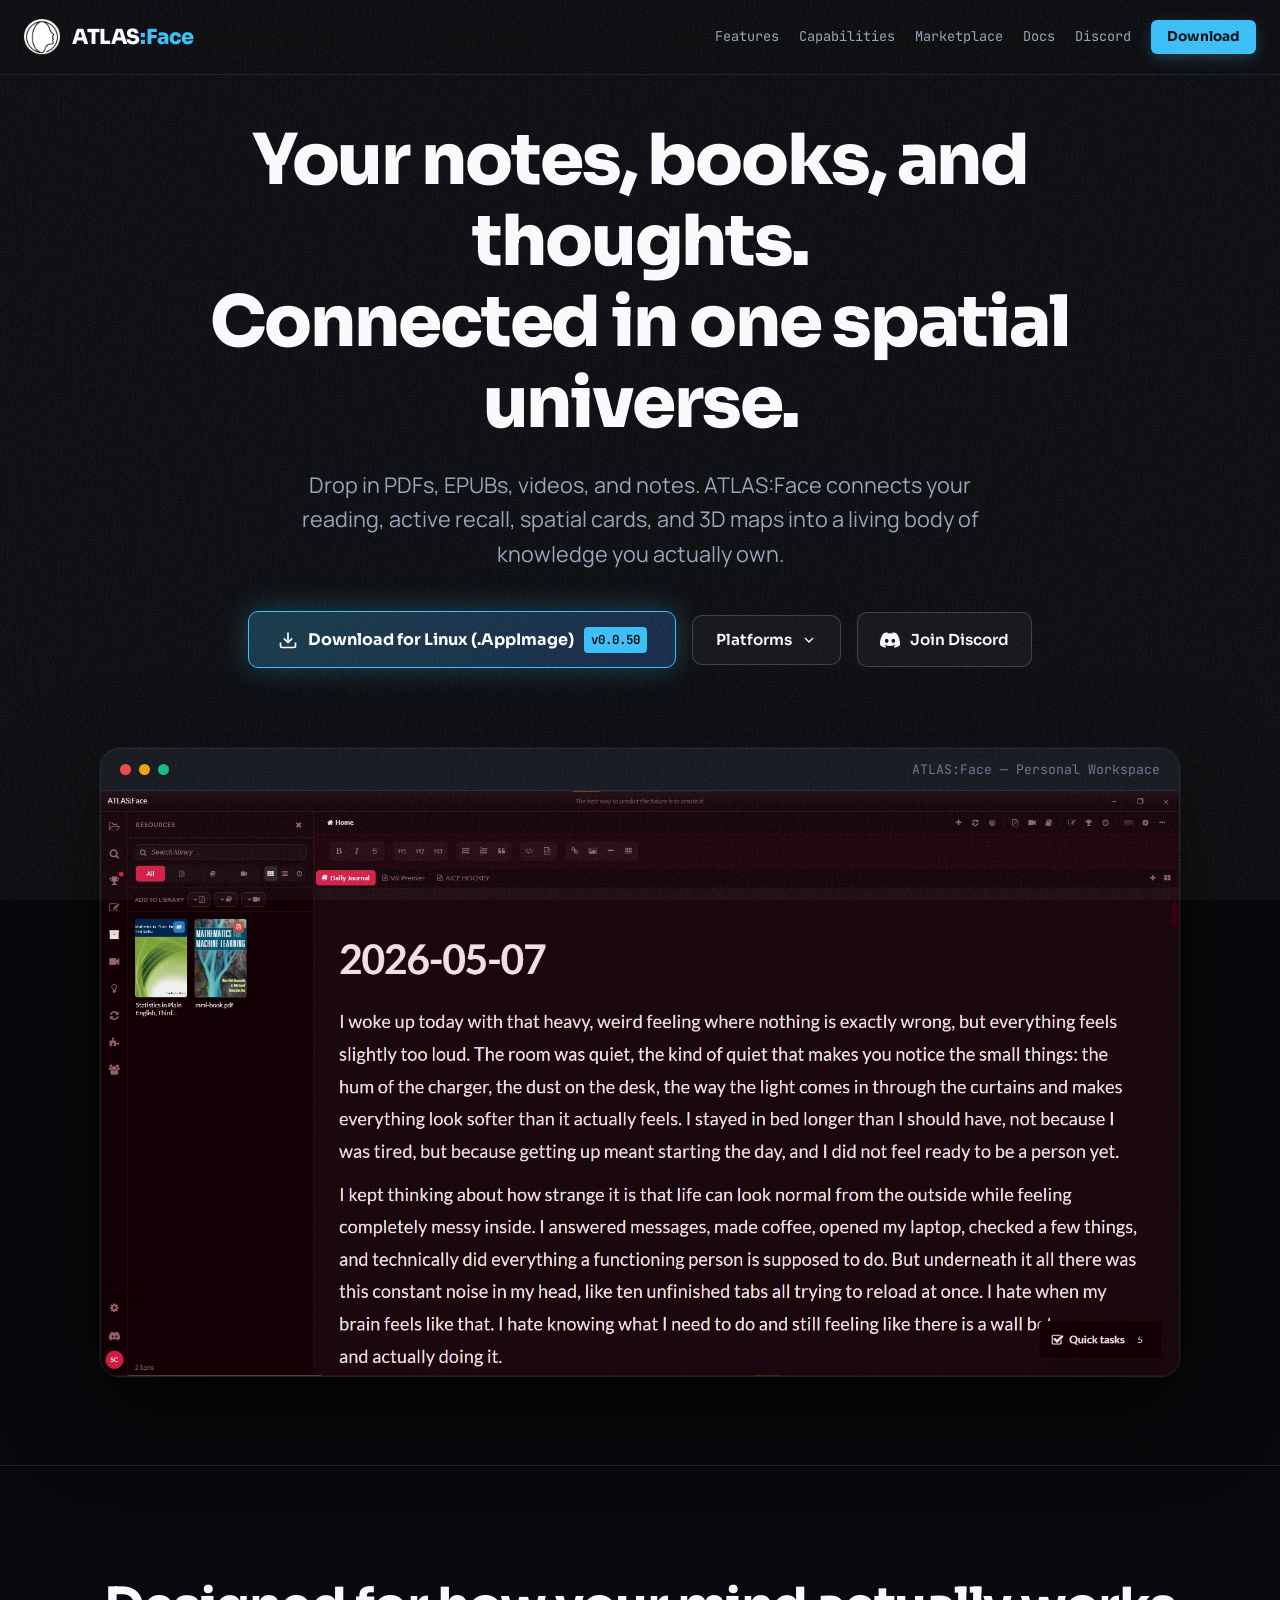
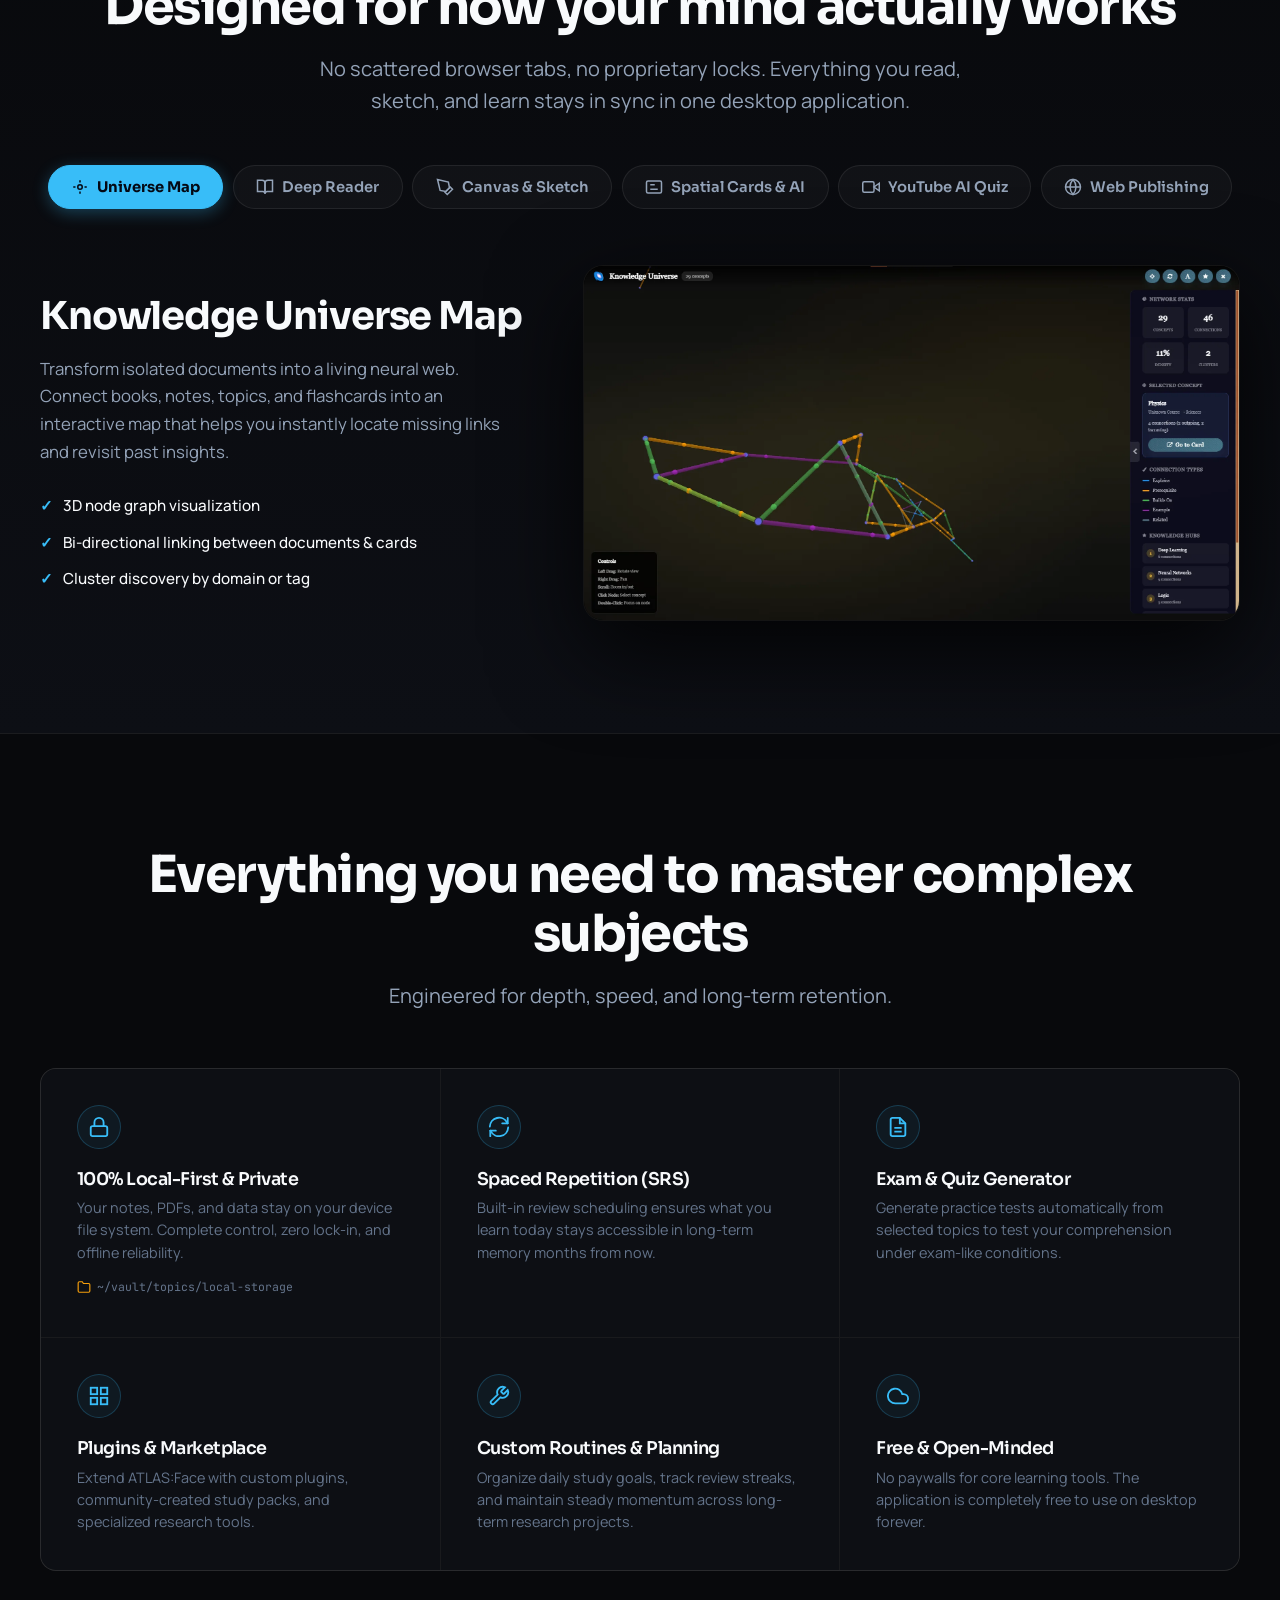
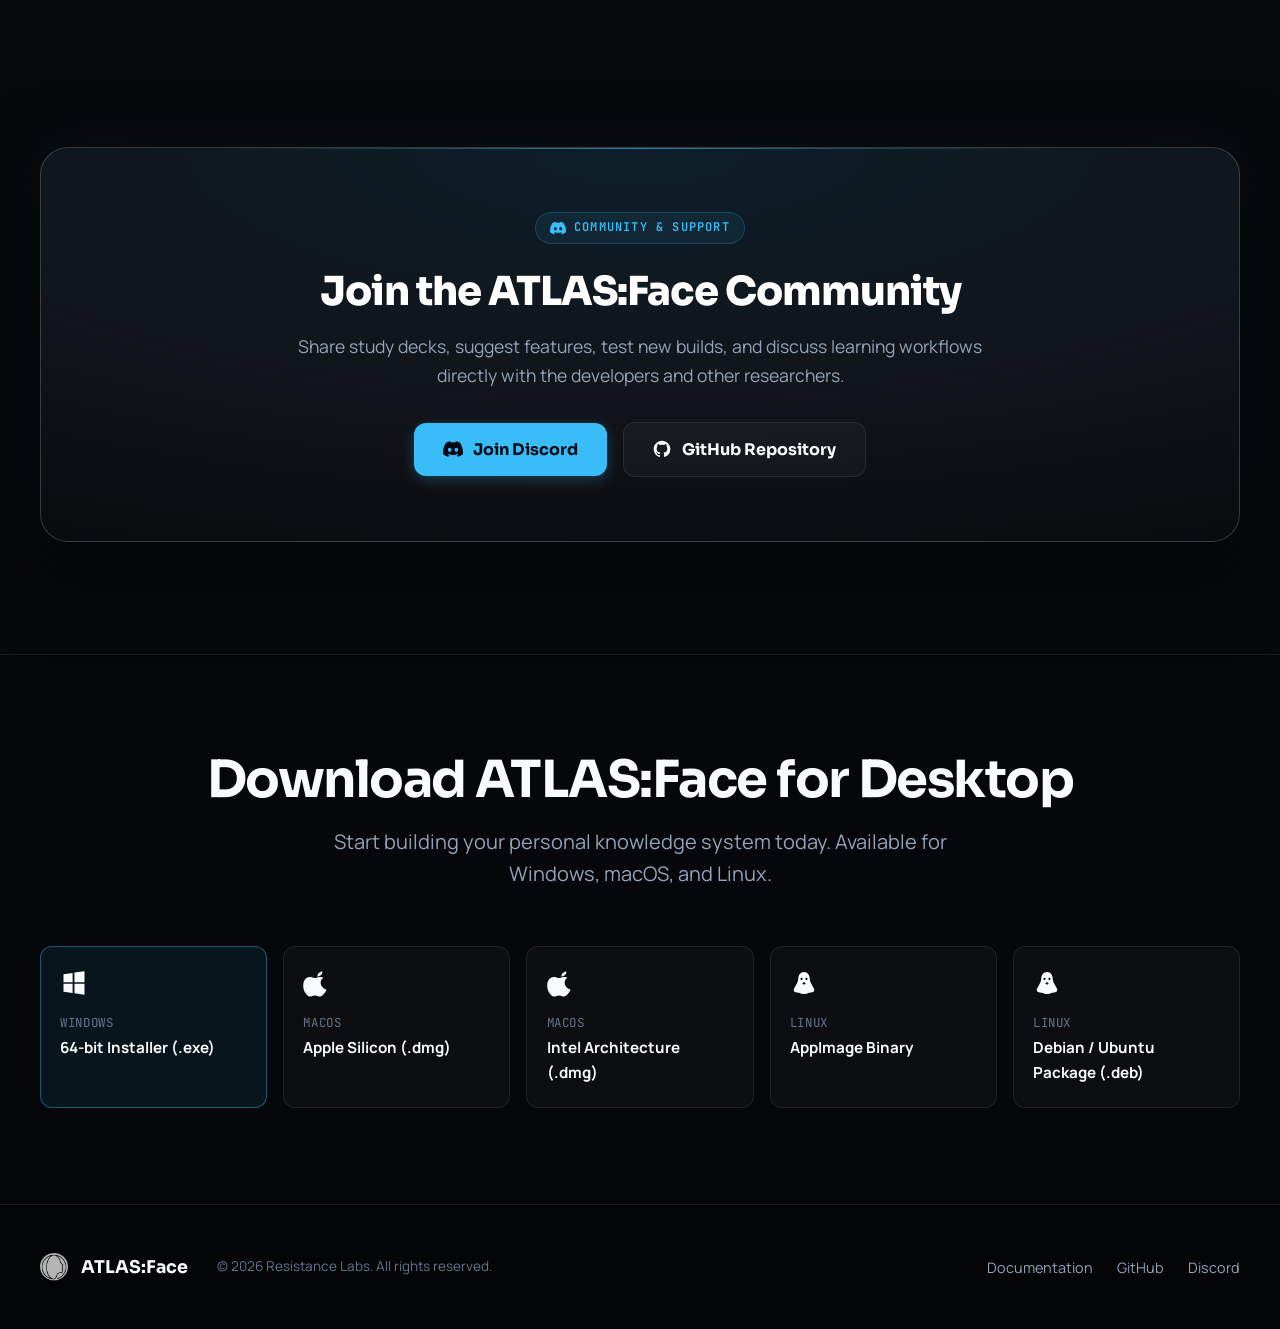
==== commit 40da09ec: "deploy: update landing page with latest release v0.0.50 and multi-tier version hydration" ====
--- a/index.html
+++ b/index.html
@@ -25,10 +25,10 @@
     <meta name="twitter:image" content="https://atlasface.resistancelabs.tech/journal.png" />
     <link rel="preconnect" href="https://fonts.googleapis.com">
     <link href="https://fonts.googleapis.com/css2?family=Manrope:wght@300;400;500;600;700;800&family=Sora:wght@300;400;500;600;700;800&family=JetBrains+Mono:wght@400;500;600&display=swap" rel="stylesheet">
-    <script type="module" crossorigin src="./assets/main-BQc9eIbo.js"></script>
-    <link rel="modulepreload" crossorigin href="./assets/style-CkO2D64t.js">
-    <link rel="modulepreload" crossorigin href="./assets/downloads-C6QAMyeP.js">
-    <link rel="stylesheet" crossorigin href="./assets/style-DF3lk-cs.css">
+    <script type="module" crossorigin src="./assets/main-CBxXNBKZ.js"></script>
+    <link rel="modulepreload" crossorigin href="./assets/style-MYIw6UD5.js">
+    <link rel="modulepreload" crossorigin href="./assets/downloads-CsZ6g4RG.js">
+    <link rel="stylesheet" crossorigin href="./assets/style-BAEz_MGp.css">
   </head>
   <body>
     <!-- App Noise SVG Texture -->
@@ -58,9 +58,7 @@
           <a href="#capabilities" class="nav-link">Capabilities</a>
           <a href="marketplace.html" class="nav-link">Marketplace</a>
           <a href="docs.html" class="nav-link">Docs</a>
-          <button type="button" class="btn-founder-nav" data-founder-open>
-            Founders
-          </button>
+          <a href="https://discord.com/invite/Y2RJkDJRW2" target="_blank" rel="noopener" class="nav-link">Discord</a>
           <a href="#download" class="btn-primary btn-nav">
             Download
           </a>
@@ -72,11 +70,6 @@
       <!-- Hero Section -->
       <section class="hero-section">
         <div class="hero-container">
-          
-          <div class="hero-badge">
-            <span class="badge-dot"></span>
-            <span class="badge-text" data-release-badge>v0.0.49 Alpha Release · Local-First Knowledge Architecture</span>
-          </div>
 
           <h1 class="hero-title">
             Your notes, books, and thoughts.<br />
@@ -89,10 +82,10 @@
 
 
           <div class="hero-actions">
-            <a href="https://github.com/Resistance-Labs-Tech/atlasface/releases/download/v0.0.49/ATLASFace-Setup-0.0.49.exe" id="primary-download-btn" class="btn-primary btn-hero" data-download-kind="windows-installer" download>
+            <a href="https://github.com/Resistance-Labs-Tech/atlasface/releases/download/v0.0.50/ATLASFace-Setup-0.0.50.exe" id="primary-download-btn" class="btn-primary btn-hero" data-download-kind="windows-installer" download>
               <svg class="btn-icon" viewBox="0 0 24 24" fill="none" stroke="currentColor" stroke-width="2"><path d="M21 15v4a2 2 0 0 1-2 2H5a2 2 0 0 1-2-2v-4"></path><polyline points="7 10 12 15 17 10"></polyline><line x1="12" y1="15" x2="12" y2="3"></line></svg>
               <span id="primary-download-text">Download App</span>
-              <span class="build-tag" data-release-tag>v0.0.49</span>
+              <span class="build-tag" data-release-tag>v0.0.50</span>
             </a>
             <div class="download-dropdown-wrapper">
               <button type="button" class="btn-secondary btn-hero dropdown-trigger" id="platform-dropdown-btn">
@@ -100,26 +93,27 @@
                 <svg width="16" height="16" viewBox="0 0 24 24" fill="none" stroke="currentColor" stroke-width="2"><polyline points="6 9 12 15 18 9"></polyline></svg>
               </button>
               <div class="dropdown-menu" id="platform-dropdown-menu">
-                <a href="https://github.com/Resistance-Labs-Tech/atlasface/releases/download/v0.0.49/ATLASFace-Setup-0.0.49.exe" data-download-kind="windows-installer" download class="dropdown-item">
+                <a href="https://github.com/Resistance-Labs-Tech/atlasface/releases/download/v0.0.50/ATLASFace-Setup-0.0.50.exe" data-download-kind="windows-installer" download class="dropdown-item">
                   <strong>Windows</strong> <span>.exe Installer</span>
                 </a>
-                <a href="https://github.com/Resistance-Labs-Tech/atlasface/releases/download/v0.0.49/ATLASFace-0.0.49-arm64.dmg" data-download-kind="macos-arm64" download class="dropdown-item">
+                <a href="https://github.com/Resistance-Labs-Tech/atlasface/releases/download/v0.0.50/ATLASFace-0.0.50-arm64.dmg" data-download-kind="macos-arm64" download class="dropdown-item">
                   <strong>macOS</strong> <span>Apple Silicon</span>
                 </a>
-                <a href="https://github.com/Resistance-Labs-Tech/atlasface/releases/download/v0.0.49/ATLASFace-0.0.49-x64.dmg" data-download-kind="macos-x64" download class="dropdown-item">
+                <a href="https://github.com/Resistance-Labs-Tech/atlasface/releases/download/v0.0.50/ATLASFace-0.0.50-x64.dmg" data-download-kind="macos-x64" download class="dropdown-item">
                   <strong>macOS</strong> <span>Intel</span>
                 </a>
-                <a href="https://github.com/Resistance-Labs-Tech/atlasface/releases/download/v0.0.49/ATLASFace-0.0.49.AppImage" data-download-kind="linux-appimage" download class="dropdown-item">
+                <a href="https://github.com/Resistance-Labs-Tech/atlasface/releases/download/v0.0.50/ATLASFace-0.0.50.AppImage" data-download-kind="linux-appimage" download class="dropdown-item">
                   <strong>Linux</strong> <span>AppImage</span>
                 </a>
-                <a href="https://github.com/Resistance-Labs-Tech/atlasface/releases/download/v0.0.49/ATLASFace-0.0.49.deb" data-download-kind="linux-deb" download class="dropdown-item">
+                <a href="https://github.com/Resistance-Labs-Tech/atlasface/releases/download/v0.0.50/ATLASFace-0.0.50.deb" data-download-kind="linux-deb" download class="dropdown-item">
                   <strong>Linux</strong> <span>.deb</span>
                 </a>
               </div>
             </div>
-            <button type="button" class="btn-founder-hero" data-founder-open>
-              Become Founder
-            </button>
+            <a href="https://discord.com/invite/Y2RJkDJRW2" target="_blank" rel="noopener" class="btn-secondary btn-hero">
+              <svg class="btn-icon" viewBox="0 0 24 24" fill="currentColor"><path d="M20.32 4.37A19.8 19.8 0 0 0 15.36 2.8a13.8 13.8 0 0 0-.64 1.33 18.27 18.27 0 0 0-5.44 0 13.8 13.8 0 0 0-.64-1.33 19.8 19.8 0 0 0-4.96 1.57C.54 9.09-.32 13.7.1 18.25a19.9 19.9 0 0 0 6.08 3.05 14.7 14.7 0 0 0 1.3-2.1 12.9 12.9 0 0 1-2.05-.98c.17-.12.34-.25.5-.38a14.1 14.1 0 0 0 12.14 0c.16.13.33.26.5.38-.65.38-1.33.71-2.05.98.37.73.8 1.43 1.3 2.1a19.9 19.9 0 0 0 6.08-3.05c.5-5.27-.85-9.84-3.58-13.88ZM8.03 15.46c-1.18 0-2.16-1.1-2.16-2.44 0-1.35.96-2.45 2.16-2.45 1.2 0 2.18 1.11 2.16 2.45 0 1.35-.96 2.44-2.16 2.44Zm7.94 0c-1.18 0-2.16-1.1-2.16-2.44 0-1.35.96-2.45 2.16-2.45 1.2 0 2.18 1.11 2.16 2.45 0 1.35-.96 2.44-2.16 2.44Z"/></svg>
+              <span>Join Discord</span>
+            </a>
           </div>
 
 
@@ -394,28 +388,29 @@
         </div>
       </section>
 
-      <!-- Founder's Circle CTA Section -->
-      <section class="founder-cta-section">
+      <!-- Community CTA Section -->
+      <section class="community-cta-section">
         <div class="section-container">
-
-          <div class="founder-card">
-            <div class="founder-card-content">
-              <div class="founder-badge-top">
-                <span>Founder's Circle</span>
-              </div>
-              <h2>Support ATLAS:Face. Shape what comes next.</h2>
-              <p>The app is 100% free and local-first. Founder membership is an optional way to support development, gain private Discord access, vote on roadmap priorities, and test experimental builds.</p>
-              <div class="founder-card-actions">
-                <button type="button" class="btn-founder-lg" data-founder-open>
-                  Become Founder ($15/mo)
-                </button>
-                <a href="https://discord.com/invite/Y2RJkDJRW2" target="_blank" rel="noopener" class="btn-secondary btn-lg">
-                  Join Discord Server
-                </a>
-              </div>
-            </div>
-          </div>
-
+          <div class="community-card">
+            <div class="community-card-content">
+              <div class="community-badge-top">
+                <svg width="18" height="18" viewBox="0 0 24 24" fill="currentColor"><path d="M20.32 4.37A19.8 19.8 0 0 0 15.36 2.8a13.8 13.8 0 0 0-.64 1.33 18.27 18.27 0 0 0-5.44 0 13.8 13.8 0 0 0-.64-1.33 19.8 19.8 0 0 0-4.96 1.57C.54 9.09-.32 13.7.1 18.25a19.9 19.9 0 0 0 6.08 3.05 14.7 14.7 0 0 0 1.3-2.1 12.9 12.9 0 0 1-2.05-.98c.17-.12.34-.25.5-.38a14.1 14.1 0 0 0 12.14 0c.16.13.33.26.5.38-.65.38-1.33.71-2.05.98.37.73.8 1.43 1.3 2.1a19.9 19.9 0 0 0 6.08-3.05c.5-5.27-.85-9.84-3.58-13.88ZM8.03 15.46c-1.18 0-2.16-1.1-2.16-2.44 0-1.35.96-2.45 2.16-2.45 1.2 0 2.18 1.11 2.16 2.45 0 1.35-.96 2.44-2.16 2.44Zm7.94 0c-1.18 0-2.16-1.1-2.16-2.44 0-1.35.96-2.45 2.16-2.45 1.2 0 2.18 1.11 2.16 2.45 0 1.35-.96 2.44-2.16 2.44Z"/></svg>
+                <span>Community &amp; Support</span>
+              </div>
+              <h2>Join the ATLAS:Face Community</h2>
+              <p>Share study decks, suggest features, test new builds, and discuss learning workflows directly with the developers and other researchers.</p>
+              <div class="community-card-actions">
+                <a href="https://discord.com/invite/Y2RJkDJRW2" target="_blank" rel="noopener" class="btn-primary btn-lg">
+                  <svg class="btn-icon" viewBox="0 0 24 24" fill="currentColor"><path d="M20.32 4.37A19.8 19.8 0 0 0 15.36 2.8a13.8 13.8 0 0 0-.64 1.33 18.27 18.27 0 0 0-5.44 0 13.8 13.8 0 0 0-.64-1.33 19.8 19.8 0 0 0-4.96 1.57C.54 9.09-.32 13.7.1 18.25a19.9 19.9 0 0 0 6.08 3.05 14.7 14.7 0 0 0 1.3-2.1 12.9 12.9 0 0 1-2.05-.98c.17-.12.34-.25.5-.38a14.1 14.1 0 0 0 12.14 0c.16.13.33.26.5.38-.65.38-1.33.71-2.05.98.37.73.8 1.43 1.3 2.1a19.9 19.9 0 0 0 6.08-3.05c.5-5.27-.85-9.84-3.58-13.88ZM8.03 15.46c-1.18 0-2.16-1.1-2.16-2.44 0-1.35.96-2.45 2.16-2.45 1.2 0 2.18 1.11 2.16 2.45 0 1.35-.96 2.44-2.16 2.44Zm7.94 0c-1.18 0-2.16-1.1-2.16-2.44 0-1.35.96-2.45 2.16-2.45 1.2 0 2.18 1.11 2.16 2.45 0 1.35-.96 2.44-2.16 2.44Z"/></svg>
+                  <span>Join Discord</span>
+                </a>
+                <a href="https://github.com/Resistance-Labs-Tech/atlasface" target="_blank" rel="noopener" class="btn-secondary btn-lg">
+                  <svg class="btn-icon" viewBox="0 0 24 24" fill="currentColor"><path d="M12 2C6.477 2 2 6.484 2 12.017c0 4.425 2.865 8.18 6.839 9.504.5.092.682-.217.682-.483 0-.237-.008-.868-.013-1.703-2.782.605-3.369-1.343-3.369-1.343-.454-1.158-1.11-1.466-1.11-1.466-.908-.62.069-.608.069-.608 1.003.07 1.53 1.032 1.53 1.032.892 1.53 2.341 1.088 2.91.832.092-.647.35-1.088.636-1.338-2.22-.253-4.555-1.113-4.555-4.951 0-1.093.39-1.988 1.029-2.688-.103-.253-.446-1.272.098-2.65 0 0 .84-.27 2.75 1.026A9.564 9.564 0 0112 6.844c.85.004 1.705.115 2.504.337 1.909-1.296 2.747-1.027 2.747-1.027.546 1.379.202 2.398.1 2.651.64.7 1.028 1.595 1.028 2.688 0 3.848-2.339 4.695-4.566 4.943.359.309.678.92.678 1.855 0 1.338-.012 2.419-.012 2.747 0 .268.18.58.688.482A10.019 10.019 0 0022 12.017C22 6.484 17.522 2 12 2z"/></svg>
+                  <span>GitHub Repository</span>
+                </a>
+              </div>
+            </div>
+          </div>
         </div>
       </section>
 
@@ -426,7 +421,7 @@
           <p class="section-subtitle">Start building your personal knowledge system today. Available for Windows, macOS, and Linux.</p>
 
           <div class="download-grid" id="download-options">
-            <a href="https://github.com/Resistance-Labs-Tech/atlasface/releases/download/v0.0.49/ATLASFace-Setup-0.0.49.exe" class="download-card primary" data-download-kind="windows-installer" download>
+            <a href="https://github.com/Resistance-Labs-Tech/atlasface/releases/download/v0.0.50/ATLASFace-Setup-0.0.50.exe" class="download-card primary" data-download-kind="windows-installer" download>
               <div class="download-card-icon">
                 <svg viewBox="0 0 24 24" fill="currentColor"><path d="M3 4.5 10.8 3.4v7.9H3V4.5Zm9.4-1.4L21 2v9.3h-8.6V3.1ZM3 12.7h7.8v7.9L3 19.5v-6.8Zm9.4 0H21V22l-8.6-1.2v-8.1Z"/></svg>
               </div>
@@ -436,7 +431,7 @@
               </div>
             </a>
 
-            <a href="https://github.com/Resistance-Labs-Tech/atlasface/releases/download/v0.0.49/ATLASFace-0.0.49-arm64.dmg" class="download-card" data-download-kind="macos-arm64" download>
+            <a href="https://github.com/Resistance-Labs-Tech/atlasface/releases/download/v0.0.50/ATLASFace-0.0.50-arm64.dmg" class="download-card" data-download-kind="macos-arm64" download>
               <div class="download-card-icon">
                 <svg viewBox="0 0 24 24" fill="currentColor"><path d="M16.6 2.2c.1 1.1-.4 2.2-1.2 3-.8.8-1.9 1.3-3 1.2-.1-1 .4-2.1 1.2-2.9.8-.8 2-1.3 3-1.3Zm3.6 15.5c-.5 1.1-.8 1.6-1.5 2.6-1 1.5-2.5 3.3-4.3 3.3-1.6 0-2-.9-4.1-.9-2.2 0-2.6.9-4.2.9-1.8 0-3.2-1.7-4.2-3.2C-.4 16.6-.8 10.1 3.3 7.5c1.3-.8 2.9-.9 4.3-.4.8.3 1.5.7 2.7.7 1.1 0 1.8-.4 2.7-.7 1.5-.5 3.3-.4 4.6.5-4 2.2-3.3 8.1 2.6 10.1Z"/></svg>
               </div>
@@ -446,7 +441,7 @@
               </div>
             </a>
 
-            <a href="https://github.com/Resistance-Labs-Tech/atlasface/releases/download/v0.0.49/ATLASFace-0.0.49-x64.dmg" class="download-card" data-download-kind="macos-x64" download>
+            <a href="https://github.com/Resistance-Labs-Tech/atlasface/releases/download/v0.0.50/ATLASFace-0.0.50-x64.dmg" class="download-card" data-download-kind="macos-x64" download>
               <div class="download-card-icon">
                 <svg viewBox="0 0 24 24" fill="currentColor"><path d="M16.6 2.2c.1 1.1-.4 2.2-1.2 3-.8.8-1.9 1.3-3 1.2-.1-1 .4-2.1 1.2-2.9.8-.8 2-1.3 3-1.3Zm3.6 15.5c-.5 1.1-.8 1.6-1.5 2.6-1 1.5-2.5 3.3-4.3 3.3-1.6 0-2-.9-4.1-.9-2.2 0-2.6.9-4.2.9-1.8 0-3.2-1.7-4.2-3.2C-.4 16.6-.8 10.1 3.3 7.5c1.3-.8 2.9-.9 4.3-.4.8.3 1.5.7 2.7.7 1.1 0 1.8-.4 2.7-.7 1.5-.5 3.3-.4 4.6.5-4 2.2-3.3 8.1 2.6 10.1Z"/></svg>
               </div>
@@ -456,7 +451,7 @@
               </div>
             </a>
 
-            <a href="https://github.com/Resistance-Labs-Tech/atlasface/releases/download/v0.0.49/ATLASFace-0.0.49.AppImage" class="download-card" data-download-kind="linux-appimage" download>
+            <a href="https://github.com/Resistance-Labs-Tech/atlasface/releases/download/v0.0.50/ATLASFace-0.0.50.AppImage" class="download-card" data-download-kind="linux-appimage" download>
               <div class="download-card-icon">
                 <svg viewBox="0 0 24 24" fill="currentColor"><path d="M12 2.5c-2.8 0-4.9 2.4-4.9 5.7 0 1.4-.4 2.7-1.1 4L3.4 17c-.6 1.2.1 2.7 1.4 2.9l3.7.7c.8.6 2 .9 3.5.9s2.7-.3 3.5-.9l3.7-.7c1.3-.2 2-1.7 1.4-2.9L18 12.2c-.7-1.3-1.1-2.6-1.1-4 0-3.3-2.1-5.7-4.9-5.7Zm-2.1 7c-.5 0-.9-.5-.9-1s.4-1 .9-1 .9.5.9 1-.4 1-.9 1Zm4.2 0c-.5 0-.9-.5-.9-1s.4-1 .9-1 .9.5.9 1-.4 1-.9 1Zm-2.1 1.7 1.5 1.3-1.5.9-1.5-.9 1.5-1.3Z"/></svg>
               </div>
@@ -466,7 +461,7 @@
               </div>
             </a>
 
-            <a href="https://github.com/Resistance-Labs-Tech/atlasface/releases/download/v0.0.49/ATLASFace-0.0.49.deb" class="download-card" data-download-kind="linux-deb" download>
+            <a href="https://github.com/Resistance-Labs-Tech/atlasface/releases/download/v0.0.50/ATLASFace-0.0.50.deb" class="download-card" data-download-kind="linux-deb" download>
               <div class="download-card-icon">
                 <svg viewBox="0 0 24 24" fill="currentColor"><path d="M12 2.5c-2.8 0-4.9 2.4-4.9 5.7 0 1.4-.4 2.7-1.1 4L3.4 17c-.6 1.2.1 2.7 1.4 2.9l3.7.7c.8.6 2 .9 3.5.9s2.7-.3 3.5-.9l3.7-.7c1.3-.2 2-1.7 1.4-2.9L18 12.2c-.7-1.3-1.1-2.6-1.1-4 0-3.3-2.1-5.7-4.9-5.7Zm-2.1 7c-.5 0-.9-.5-.9-1s.4-1 .9-1 .9.5.9 1-.4 1-.9 1Zm4.2 0c-.5 0-.9-.5-.9-1s.4-1 .9-1 .9.5.9 1-.4 1-.9 1Zm-2.1 1.7 1.5 1.3-1.5.9-1.5-.9 1.5-1.3Z"/></svg>
               </div>
@@ -497,68 +492,5 @@
       </div>
     </footer>
 
-    <!-- Founder Dialog Modal -->
-    <div class="founder-modal" id="founder-modal" aria-hidden="true">
-      <div class="founder-modal-backdrop" data-founder-close></div>
-      <section class="founder-dialog" role="dialog" aria-modal="true" aria-labelledby="founder-title">
-        <button type="button" class="founder-close" data-founder-close aria-label="Close Founder dialog">×</button>
-        <div class="founder-dialog-copy">
-          <p class="founder-kicker">Founders Circle</p>
-          <h2 id="founder-title">Support ATLAS:Face development</h2>
-          <p>Founder is an optional support membership. The core app stays 100% free forever; perks live in Discord.</p>
-        </div>
-
-        <div class="founder-steps">
-          <article>
-            <span>1</span>
-            <div>
-              <strong>Join Discord first</strong>
-              <p>Join the server so you know where verification and Founder roles live.</p>
-            </div>
-            <a href="https://discord.com/invite/Y2RJkDJRW2" target="_blank" rel="noopener" class="discord-action">
-              <svg viewBox="0 0 24 24" aria-hidden="true"><path fill="currentColor" d="M20.32 4.37A19.8 19.8 0 0 0 15.36 2.8a13.8 13.8 0 0 0-.64 1.33 18.27 18.27 0 0 0-5.44 0 13.8 13.8 0 0 0-.64-1.33 19.8 19.8 0 0 0-4.96 1.57C.54 9.09-.32 13.7.1 18.25a19.9 19.9 0 0 0 6.08 3.05 14.7 14.7 0 0 0 1.3-2.1 12.9 12.9 0 0 1-2.05-.98c.17-.12.34-.25.5-.38a14.1 14.1 0 0 0 12.14 0c.16.13.33.26.5.38-.65.38-1.33.71-2.05.98.37.73.8 1.43 1.3 2.1a19.9 19.9 0 0 0 6.08-3.05c.5-5.27-.85-9.84-3.58-13.88ZM8.03 15.46c-1.18 0-2.16-1.1-2.16-2.44 0-1.35.96-2.45 2.16-2.45 1.2 0 2.18 1.11 2.16 2.45 0 1.35-.96 2.44-2.16 2.44Zm7.94 0c-1.18 0-2.16-1.1-2.16-2.44 0-1.35.96-2.45 2.16-2.45 1.2 0 2.18 1.11 2.16 2.45 0 1.35-.96 2.44-2.16 2.44Z"/></svg>
-              Join Discord
-            </a>
-          </article>
-
-          <article>
-            <span>2</span>
-            <div>
-              <strong>Subscribe via PayPal</strong>
-              <p>$15/month subscription. PayPal handles checkout securely.</p>
-            </div>
-          </article>
-
-          <article>
-            <span>3</span>
-            <div>
-              <strong>Verify in Discord</strong>
-              <p>Verify your PayPal subscription in Discord to receive the Founder badge & access.</p>
-            </div>
-          </article>
-        </div>
-
-        <div class="founder-perks">
-          <div><strong>Founder-only channels</strong><span>Private Discord space for supporters.</span></div>
-          <div><strong>Roadmap votes</strong><span>Monthly non-binding roadmap votes.</span></div>
-          <div><strong>Direct feedback</strong><span>Shape feature proposals & plugin ideas.</span></div>
-        </div>
-
-        <div class="founder-paypal-panel">
-          <div>
-            <span>PayPal subscription</span>
-            <strong>$15/month</strong>
-            <p>Join Discord first, then subscribe. Cancel anytime through PayPal.</p>
-          </div>
-          <div class="founder-paypal-card">
-            <div id="founder-paypal-button-container"></div>
-            <a href="https://www.paypal.com/webapps/billing/plans/subscribe?plan_id=P-9C389490JG117415RNIADRLQ" target="_blank" rel="noopener" class="founder-paypal-fallback" data-founder-paypal-fallback>
-              Open PayPal checkout
-            </a>
-          </div>
-        </div>
-      </section>
-    </div>
-
 </body>
 </html>
--- a/assets/style-BAEz_MGp.css
+++ b/assets/style-BAEz_MGp.css
@@ -0,0 +1 @@
+:root{--bg-main: #08090c;--bg-surface: rgba(255, 255, 255, .03);--bg-surface-hover: rgba(255, 255, 255, .06);--bg-card: rgba(18, 20, 26, .7);--border-subtle: rgba(255, 255, 255, .08);--border-hover: rgba(255, 255, 255, .18);--border-accent: rgba(56, 189, 248, .3);--text-primary: #f8fafc;--text-secondary: #94a3b8;--text-muted: #64748b;--accent-cyan: #38bdf8;--accent-blue: #3b82f6;--accent-amber: #f59e0b;--font-sans: "Sora", "Manrope", -apple-system, BlinkMacSystemFont, sans-serif;--font-body: "Manrope", -apple-system, BlinkMacSystemFont, sans-serif;--font-mono: "JetBrains Mono", monospace;--radius-sm: 8px;--radius-md: 12px;--radius-lg: 20px;--radius-xl: 28px;--shadow-subtle: 0 20px 50px rgba(0, 0, 0, .5);--shadow-strong: 0 30px 90px rgba(0, 0, 0, .8)}*{box-sizing:border-box;margin:0;padding:0}html{scroll-behavior:smooth;color-scheme:dark}body{font-family:var(--font-body);background-color:var(--bg-main);color:var(--text-primary);line-height:1.6;overflow-x:hidden;-webkit-font-smoothing:antialiased}.grain-svg{position:fixed;top:0;left:0;width:100vw;height:100vh;min-width:100%;min-height:100%;object-fit:cover;pointer-events:none;z-index:9999;opacity:.12;mix-blend-mode:screen}.section-container{width:min(1200px,calc(100% - 3rem));margin:0 auto}.text-center{text-align:center}h1,h2,h3,h4{font-family:var(--font-sans);color:var(--text-primary);letter-spacing:-.03em;line-height:1.15}.hero-highlight,.text-gradient{color:var(--accent-cyan);display:inline-block}.section-eyebrow{font-family:var(--font-mono);font-size:.8rem;font-weight:600;letter-spacing:.1em;color:var(--accent-cyan);margin-bottom:.75rem;text-transform:uppercase}.section-title{font-size:clamp(2.2rem,4vw,3.4rem);font-weight:700;margin-bottom:1rem}.section-subtitle{font-size:clamp(1.05rem,1.8vw,1.25rem);color:var(--text-secondary);max-width:680px;margin:0 auto}.navbar{position:fixed;top:0;left:0;right:0;z-index:100;padding:1.2rem 0;background:#08090cbf;backdrop-filter:blur(20px);-webkit-backdrop-filter:blur(20px);border-bottom:1px solid var(--border-subtle);transition:all .3s ease}.navbar.scrolled{padding:.85rem 0;background:#08090ceb;box-shadow:0 10px 30px #0006}.nav-container{width:min(1280px,calc(100% - 3rem));margin:0 auto;display:flex;align-items:center;justify-content:space-between}.logo{display:flex;align-items:center;gap:.75rem;text-decoration:none;color:var(--text-primary)}.logo img{height:36px;width:auto}.logo-text{font-family:var(--font-sans);font-size:1.3rem;font-weight:800;letter-spacing:-.02em}.logo-accent{color:var(--accent-cyan)}.nav-links{display:flex;align-items:center;gap:20px}.nav-link{font-family:var(--font-mono);font-size:.85rem;color:var(--text-secondary);text-decoration:none;transition:color .2s ease}.nav-link:hover{color:var(--accent-cyan)}.btn-primary{display:inline-flex;align-items:center;justify-content:center;gap:.6rem;background:var(--accent-cyan);color:#040914;font-family:var(--font-sans);font-weight:700;font-size:.95rem;padding:.65rem 1.4rem;border-radius:var(--radius-md);text-decoration:none;border:none;cursor:pointer;transition:all .25s ease;box-shadow:0 4px 14px #38bdf840}.btn-primary:hover{background:#7dd3fc;transform:translateY(-1px);box-shadow:0 6px 20px #38bdf866}.nav-links .btn-nav{padding:6px 16px;font-size:.85rem;border-radius:6px}.btn-secondary{display:inline-flex;align-items:center;justify-content:center;gap:.6rem;background:var(--bg-surface);color:var(--text-primary);font-family:var(--font-sans);font-weight:600;font-size:.95rem;padding:.65rem 1.4rem;border-radius:var(--radius-md);text-decoration:none;border:1px solid var(--border-subtle);cursor:pointer;transition:all .25s ease}.btn-secondary:hover{background:var(--bg-surface-hover);border-color:var(--border-hover);transform:translateY(-1px)}.btn-primary.btn-hero{background:linear-gradient(135deg,#38bdf840,#3b82f640);border:1.5px solid var(--accent-cyan);color:#fff;font-size:1rem;font-weight:700;padding:.9rem 1.8rem;border-radius:10px;display:inline-flex;align-items:center;gap:10px;box-shadow:0 0 30px #38bdf84d;transition:all .25s ease}.btn-primary.btn-hero:hover{background:linear-gradient(135deg,#38bdf866,#3b82f666);box-shadow:0 0 40px #38bdf880;transform:translateY(-2px)}.btn-primary.btn-hero .build-tag{font-family:var(--font-mono);font-size:.78rem;font-weight:700;background:var(--accent-cyan);color:#030712;padding:3px 7px;border-radius:4px}.btn-secondary.btn-hero{background:#12141ad9;border:1px solid var(--border-hover);color:var(--text-primary);padding:.9rem 1.4rem;border-radius:10px;font-weight:600;transition:all .2s ease}.btn-secondary.btn-hero:hover{border-color:#fff6}.btn-icon{width:20px;height:20px}.hero-section{padding-top:7.5rem;padding-bottom:5.5rem;position:relative}.hero-container{width:min(1140px,calc(100% - 3rem));margin:0 auto;display:flex;flex-direction:column;align-items:center;text-align:center}.hero-title{font-size:clamp(2.8rem,5.5vw,4.6rem);font-weight:800;max-width:900px;margin-bottom:1.5rem}.hero-subtitle{font-size:clamp(1.1rem,2vw,1.35rem);color:var(--text-secondary);max-width:720px;margin-bottom:2.5rem;line-height:1.6}.hero-actions{display:flex;flex-wrap:wrap;align-items:center;justify-content:center;gap:1rem;margin-bottom:4rem;position:relative;z-index:10}.download-dropdown-wrapper{position:relative}.dropdown-trigger{cursor:pointer}.dropdown-menu{position:absolute;top:calc(100% + 8px);left:50%;transform:translate(-50%) translateY(10px);width:280px;background:#0f1117;border:1px solid var(--border-hover);border-radius:var(--radius-md);padding:.5rem;box-shadow:0 20px 40px #000c;opacity:0;visibility:hidden;transition:all .2s ease;z-index:50}.download-dropdown-wrapper.is-open .dropdown-menu{opacity:1;visibility:visible;transform:translate(-50%) translateY(0)}.dropdown-item{display:flex;flex-direction:column;padding:.6rem .8rem;border-radius:var(--radius-sm);text-decoration:none;transition:background .2s ease;text-align:left}.dropdown-item:hover{background:#ffffff12}.dropdown-item strong{color:var(--text-primary);font-size:.92rem}.dropdown-item span{color:var(--text-muted);font-size:.8rem}.hero-mockup-wrapper{width:100%;max-width:1080px;margin-top:1rem}.window-frame{border-radius:var(--radius-lg);border:1px solid var(--border-subtle);background:#0d0e14;box-shadow:var(--shadow-strong),0 0 0 1px #ffffff0d;overflow:hidden;transition:transform .4s ease,border-color .4s ease}.window-frame:hover{border-color:#ffffff26}.window-header{height:42px;background:#13151d;border-bottom:1px solid var(--border-subtle);display:flex;align-items:center;justify-content:space-between;padding:0 1.2rem}.window-dots{display:flex;align-items:center;gap:8px}.dot{width:11px;height:11px;border-radius:50%}.dot-close{background:#ef4444}.dot-minimize{background:#f59e0b}.dot-expand{background:#10b981}.window-title{font-family:var(--font-mono);font-size:.82rem;color:var(--text-muted)}.window-badge-pill{font-family:var(--font-mono);font-size:.72rem;color:var(--accent-cyan);background:#38bdf81a;padding:.2rem .6rem;border-radius:999px;border:1px solid rgba(56,189,248,.2)}.window-body{position:relative;background:#000;overflow:hidden}.mockup-img{width:100%;height:auto;display:block;opacity:.95}.studio-section{padding:7rem 0;background:linear-gradient(180deg,var(--bg-main) 0%,#0d0f15 100%);border-top:1px solid var(--border-subtle)}.studio-tabs-nav{display:flex;flex-wrap:wrap;justify-content:center;gap:.6rem;margin-top:3rem;margin-bottom:3.5rem}.studio-tab{display:inline-flex;align-items:center;gap:.5rem;padding:.75rem 1.4rem;border-radius:999px;background:var(--bg-surface);border:1px solid var(--border-subtle);color:var(--text-secondary);font-family:var(--font-sans);font-size:.92rem;font-weight:600;cursor:pointer;transition:all .25s ease}.studio-tab:hover{color:var(--text-primary);background:var(--bg-surface-hover);border-color:var(--border-hover)}.studio-tab.active{color:#040914;background:var(--accent-cyan);border-color:var(--accent-cyan);font-weight:700;box-shadow:0 4px 16px #38bdf84d}.studio-content-wrapper{position:relative;width:100%}.studio-panel{display:none;opacity:0;transition:opacity .35s ease}.studio-panel.active{display:block;opacity:1}.panel-layout{display:grid;grid-template-columns:1fr 1.35fr;gap:3.5rem;align-items:center}.panel-info{display:flex;flex-direction:column;align-items:flex-start}.panel-tag{font-family:var(--font-mono);font-size:.78rem;color:var(--accent-cyan);background:#38bdf81a;padding:.3rem .75rem;border-radius:999px;border:1px solid rgba(56,189,248,.2);margin-bottom:1.2rem;text-transform:uppercase}.panel-info h3{font-size:clamp(1.8rem,3vw,2.5rem);font-weight:700;margin-bottom:1rem}.panel-info p{color:var(--text-secondary);font-size:1.05rem;line-height:1.65;margin-bottom:1.8rem}.panel-bullets{list-style:none;display:flex;flex-direction:column;gap:.75rem}.panel-bullets li{display:flex;align-items:center;gap:.6rem;color:var(--text-primary);font-size:.95rem;font-weight:500}.panel-bullets li:before{content:"✓";color:var(--accent-cyan);font-weight:800;font-family:var(--font-mono)}.panel-media{width:100%}.media-frame{border-radius:var(--radius-lg);border:1px solid var(--border-subtle);background:#000;overflow:hidden;box-shadow:var(--shadow-strong)}.media-frame img,.media-frame video{width:100%;height:auto;display:block;object-fit:cover}.capabilities-section{padding:7rem 0;border-top:1px solid var(--border-subtle)}.capabilities-grid{display:grid;grid-template-columns:repeat(auto-fit,minmax(320px,1fr));gap:1px;background:#ffffff12;border:1px solid rgba(255,255,255,.07);border-radius:16px;overflow:hidden;margin-top:3.5rem}.capability-card{background:#0d0f14;border:none;border-radius:0;padding:2.25rem;transition:background .25s ease}.capability-card:hover{background:#12151c;transform:none}.capability-icon{width:44px;height:44px;border-radius:50%;background:#38bdf80f;border:1px solid rgba(56,189,248,.22);color:var(--accent-cyan);display:flex;align-items:center;justify-content:center;margin-bottom:1.25rem;transition:all .25s ease}.capability-card:hover .capability-icon{border-color:#38bdf873;background:#38bdf81f;color:#fff}.capability-card h3{font-size:1.1rem;font-weight:600;color:var(--text-primary);margin-bottom:.5rem}.capability-card p{font-size:.9rem;color:var(--text-muted);line-height:1.55}.capability-card .path-display{font-family:var(--font-mono);font-size:.72rem;color:var(--text-muted);margin-top:.85rem;display:inline-flex;align-items:center;gap:6px}.capability-card .path-display svg{color:var(--accent-amber)}.community-cta-section{padding:4rem 0 7rem}.community-card{background:radial-gradient(120% 120% at 50% 0%,#38bdf81f,#12141af2 60%,#08090c);border:1px solid var(--border-hover);border-radius:var(--radius-xl);padding:4rem 3.5rem;position:relative;overflow:hidden;box-shadow:0 30px 80px #000c,0 0 60px #38bdf814;text-align:center}.community-card:before{content:"";position:absolute;top:0;left:15%;right:15%;height:1px;background:linear-gradient(90deg,transparent,rgba(56,189,248,.6),transparent)}.community-card-content{max-width:740px;margin:0 auto}.community-badge-top{display:inline-flex;align-items:center;gap:8px;font-family:var(--font-mono);font-size:.75rem;font-weight:600;letter-spacing:.1em;text-transform:uppercase;color:var(--accent-cyan);background:#38bdf814;border:1px solid rgba(56,189,248,.2);border-radius:999px;padding:.35rem .9rem;margin-bottom:1.5rem}.community-badge-top svg{width:16px;height:16px}.community-card h2{font-family:var(--font-sans);font-size:clamp(1.8rem,3.2vw,2.5rem);font-weight:800;letter-spacing:-.025em;line-height:1.2;color:#fff;margin-bottom:1rem}.community-card p{color:var(--text-secondary);font-size:1.1rem;line-height:1.65;margin-bottom:2rem}.community-card-actions{display:flex;flex-wrap:wrap;gap:1rem;justify-content:center;align-items:center}.btn-lg{padding:.85rem 1.8rem;font-size:1rem;border-radius:var(--radius-md);text-decoration:none;font-weight:700;display:inline-flex;align-items:center;gap:.6rem}.download-section{padding:6rem 0;border-top:1px solid var(--border-subtle);background:#06070a}.download-grid{display:grid;grid-template-columns:repeat(auto-fit,minmax(200px,1fr));gap:1rem;margin-top:3.5rem}.download-card{display:flex;flex-direction:column;align-items:flex-start;padding:1.4rem 1.2rem;background:var(--bg-surface);border:1px solid var(--border-subtle);border-radius:var(--radius-md);text-decoration:none;transition:all .25s ease;text-align:left}.download-card:hover{background:var(--bg-surface-hover);border-color:var(--border-accent);transform:translateY(-2px)}.download-card.primary{border-color:#38bdf866;background:#38bdf814}.download-card.primary:hover{background:#38bdf826}.download-card-icon{width:28px;height:28px;color:var(--text-primary);margin-bottom:1rem}.download-card-icon svg{width:100%;height:100%}.download-card-text{display:flex;flex-direction:column}.platform-name{font-family:var(--font-mono);font-size:.78rem;color:var(--text-muted);text-transform:uppercase;letter-spacing:.05em;margin-bottom:.2rem}.download-card-text strong{color:var(--text-primary);font-size:.95rem;font-weight:700}.footer{padding:3rem 0;border-top:1px solid var(--border-subtle);background:#040507}.footer-container{width:min(1200px,calc(100% - 3rem));margin:0 auto;display:flex;flex-wrap:wrap;align-items:center;justify-content:space-between;gap:1.5rem}.footer-brand{display:flex;align-items:center;gap:.8rem}.footer-brand img{height:28px;opacity:.7}.footer-brand-name{font-family:var(--font-sans);font-weight:700;font-size:1.1rem;color:var(--text-primary)}.footer-copy{color:var(--text-muted);font-size:.85rem;margin-left:1rem}.footer-links{display:flex;align-items:center;gap:1.5rem}.footer-links a{color:var(--text-secondary);font-size:.9rem;text-decoration:none;transition:color .2s ease}.footer-links a:hover{color:var(--text-primary)}.docs-body{background:var(--bg-main);color:var(--text-primary);font-family:var(--font-body)}.docs-navbar{background:#08090ce6;backdrop-filter:blur(16px);-webkit-backdrop-filter:blur(16px);border-bottom:1px solid var(--border-subtle)}.docs-navbar .nav-links{display:flex;align-items:center;gap:20px}.docs-navbar .nav-link{font-family:var(--font-mono);font-size:.85rem;color:var(--text-secondary);text-decoration:none;transition:color .2s ease;display:inline-flex;align-items:center}.docs-navbar .nav-link:hover{color:var(--text-primary)}.docs-navbar .nav-link.active{color:var(--accent-cyan);font-weight:600}.docs-navbar .btn-nav{padding:6px 14px;font-size:.85rem;border-radius:6px}.docs-shell{width:min(1280px,calc(100% - 3rem));margin:0 auto;padding:8rem 0 6rem}.docs-hero{max-width:900px;margin-bottom:4rem;padding-bottom:3rem;border-bottom:1px solid var(--border-subtle)}.docs-kicker{font-family:var(--font-mono);font-size:.8rem;font-weight:600;letter-spacing:.12em;text-transform:uppercase;color:var(--accent-cyan);margin-bottom:.85rem}.docs-hero h1{font-size:clamp(2.4rem,4.5vw,3.8rem);font-weight:700;letter-spacing:-.03em;line-height:1.15;color:var(--text-primary);margin-bottom:1.25rem}.docs-hero-lead{font-size:1.12rem;line-height:1.75;color:var(--text-secondary);margin-bottom:2rem}.docs-hero-actions{display:flex;flex-wrap:wrap;align-items:center;gap:1rem}.docs-layout{display:grid;grid-template-columns:240px 1fr;gap:3.5rem;align-items:start}.docs-toc{position:sticky;top:6rem;max-height:calc(100vh - 8rem);overflow-y:auto;padding-right:1rem;display:flex;flex-direction:column;gap:2px}.docs-toc::-webkit-scrollbar{width:4px}.docs-toc::-webkit-scrollbar-thumb{background:var(--border-subtle);border-radius:4px}.docs-toc-header{font-family:var(--font-mono);font-size:.72rem;font-weight:600;text-transform:uppercase;letter-spacing:.1em;color:var(--text-muted);padding:.5rem .75rem;margin-bottom:.25rem}.docs-toc a{color:var(--text-secondary);text-decoration:none;font-size:.88rem;padding:.45rem .75rem;border-radius:6px;transition:all .2s ease;line-height:1.4}.docs-toc a:hover{color:var(--text-primary);background:#ffffff0a}.docs-content{min-width:0;max-width:860px}.docs-section{scroll-margin-top:6rem;padding-bottom:3.5rem;margin-bottom:3.5rem;border-bottom:1px solid var(--border-subtle)}.docs-section:last-of-type{border-bottom:none}.docs-section h2{font-size:clamp(1.6rem,2.5vw,2.1rem);font-weight:700;letter-spacing:-.02em;color:var(--text-primary);margin-bottom:1rem;line-height:1.25}.docs-section p{font-size:1rem;line-height:1.75;color:var(--text-secondary);margin-bottom:1.25rem}.docs-section p strong,.docs-grid strong{color:var(--text-primary)}.docs-section code,p code,li code{font-family:var(--font-mono);font-size:.86em;color:var(--accent-cyan);background:#38bdf814;padding:.15em .4em;border-radius:4px;border:1px solid rgba(56,189,248,.15)}.docs-grid{display:grid;gap:1.25rem;margin:1.75rem 0}.docs-grid.two-col{grid-template-columns:repeat(auto-fit,minmax(280px,1fr))}.docs-grid.three-col{grid-template-columns:repeat(auto-fit,minmax(220px,1fr))}.docs-grid>div{padding:1.5rem;border:1px solid var(--border-subtle);border-radius:var(--radius-md);background:var(--bg-card);transition:border-color .2s ease,transform .2s ease}.docs-grid>div:hover{border-color:var(--border-hover);transform:translateY(-2px)}.docs-grid h3{font-size:1.1rem;font-weight:600;color:var(--text-primary);margin-bottom:.6rem}.docs-grid p{font-size:.92rem;color:var(--text-secondary);line-height:1.6;margin-bottom:0}.docs-grid ul{padding-left:1.2rem;margin:.5rem 0 0;color:var(--text-secondary);font-size:.92rem;line-height:1.65}.docs-grid li{margin-bottom:.4rem}.docs-list{display:flex;flex-direction:column;gap:.85rem;margin:1.75rem 0}.docs-list>div{display:flex;flex-direction:column;gap:.35rem;padding:1.2rem 1.4rem;background:var(--bg-card);border:1px solid var(--border-subtle);border-radius:var(--radius-md);transition:border-color .2s ease}.docs-list>div:hover{border-color:var(--border-hover)}.docs-list strong{font-size:1rem;font-weight:600;color:var(--text-primary)}.docs-list span{font-size:.92rem;color:var(--text-secondary);line-height:1.6}.code-panel{background:#090b10;border:1px solid var(--border-subtle);border-radius:var(--radius-md);padding:1.25rem 1.5rem;margin:1.5rem 0;overflow-x:auto}.code-panel.compact{padding:1rem 1.25rem}.code-title{font-family:var(--font-mono);font-size:.75rem;font-weight:600;text-transform:uppercase;letter-spacing:.08em;color:var(--text-muted);margin-bottom:.75rem;padding-bottom:.5rem;border-bottom:1px solid rgba(255,255,255,.06)}.code-panel pre{margin:0;font-family:var(--font-mono);font-size:.88rem;line-height:1.6}.code-panel code{font-family:var(--font-mono);color:var(--accent-cyan);background:transparent;border:none;padding:0}.docs-link-row{display:flex;flex-wrap:wrap;gap:.75rem;margin:1.5rem 0}.docs-link-row a{display:inline-flex;align-items:center;gap:.5rem;padding:.5rem 1rem;background:#38bdf80f;border:1px solid rgba(56,189,248,.18);border-radius:var(--radius-sm);color:var(--accent-cyan);font-size:.86rem;font-weight:500;text-decoration:none;transition:all .2s ease}.docs-link-row a:hover{background:#38bdf824;border-color:#38bdf866;transform:translateY(-1px)}.docs-final{background:linear-gradient(135deg,#181c26e6,#0c0e14f2);border:1px solid rgba(56,189,248,.25);border-radius:var(--radius-xl);padding:3.5rem 2.5rem;text-align:center;margin-top:4rem}.docs-final h2{font-size:clamp(1.8rem,3vw,2.3rem);color:var(--text-primary);margin-bottom:.8rem}.docs-final p{max-width:620px;margin:0 auto 2rem;color:var(--text-secondary);font-size:1.05rem}@media (max-width: 960px){.docs-layout{grid-template-columns:1fr;gap:2rem}.docs-toc{display:none}.panel-layout{grid-template-columns:1fr;gap:2rem}}@media (max-width: 640px){.docs-shell{padding:6rem 0 4rem}.nav-links{gap:.8rem}.nav-link{display:none}.hero-actions,.docs-hero-actions{flex-direction:column;width:100%}.docs-hero-actions a,.btn-hero{width:100%;justify-content:center}.download-dropdown-wrapper{width:100%}.studio-tabs-nav{gap:.4rem}.studio-tab{padding:.5rem .9rem;font-size:.82rem}}
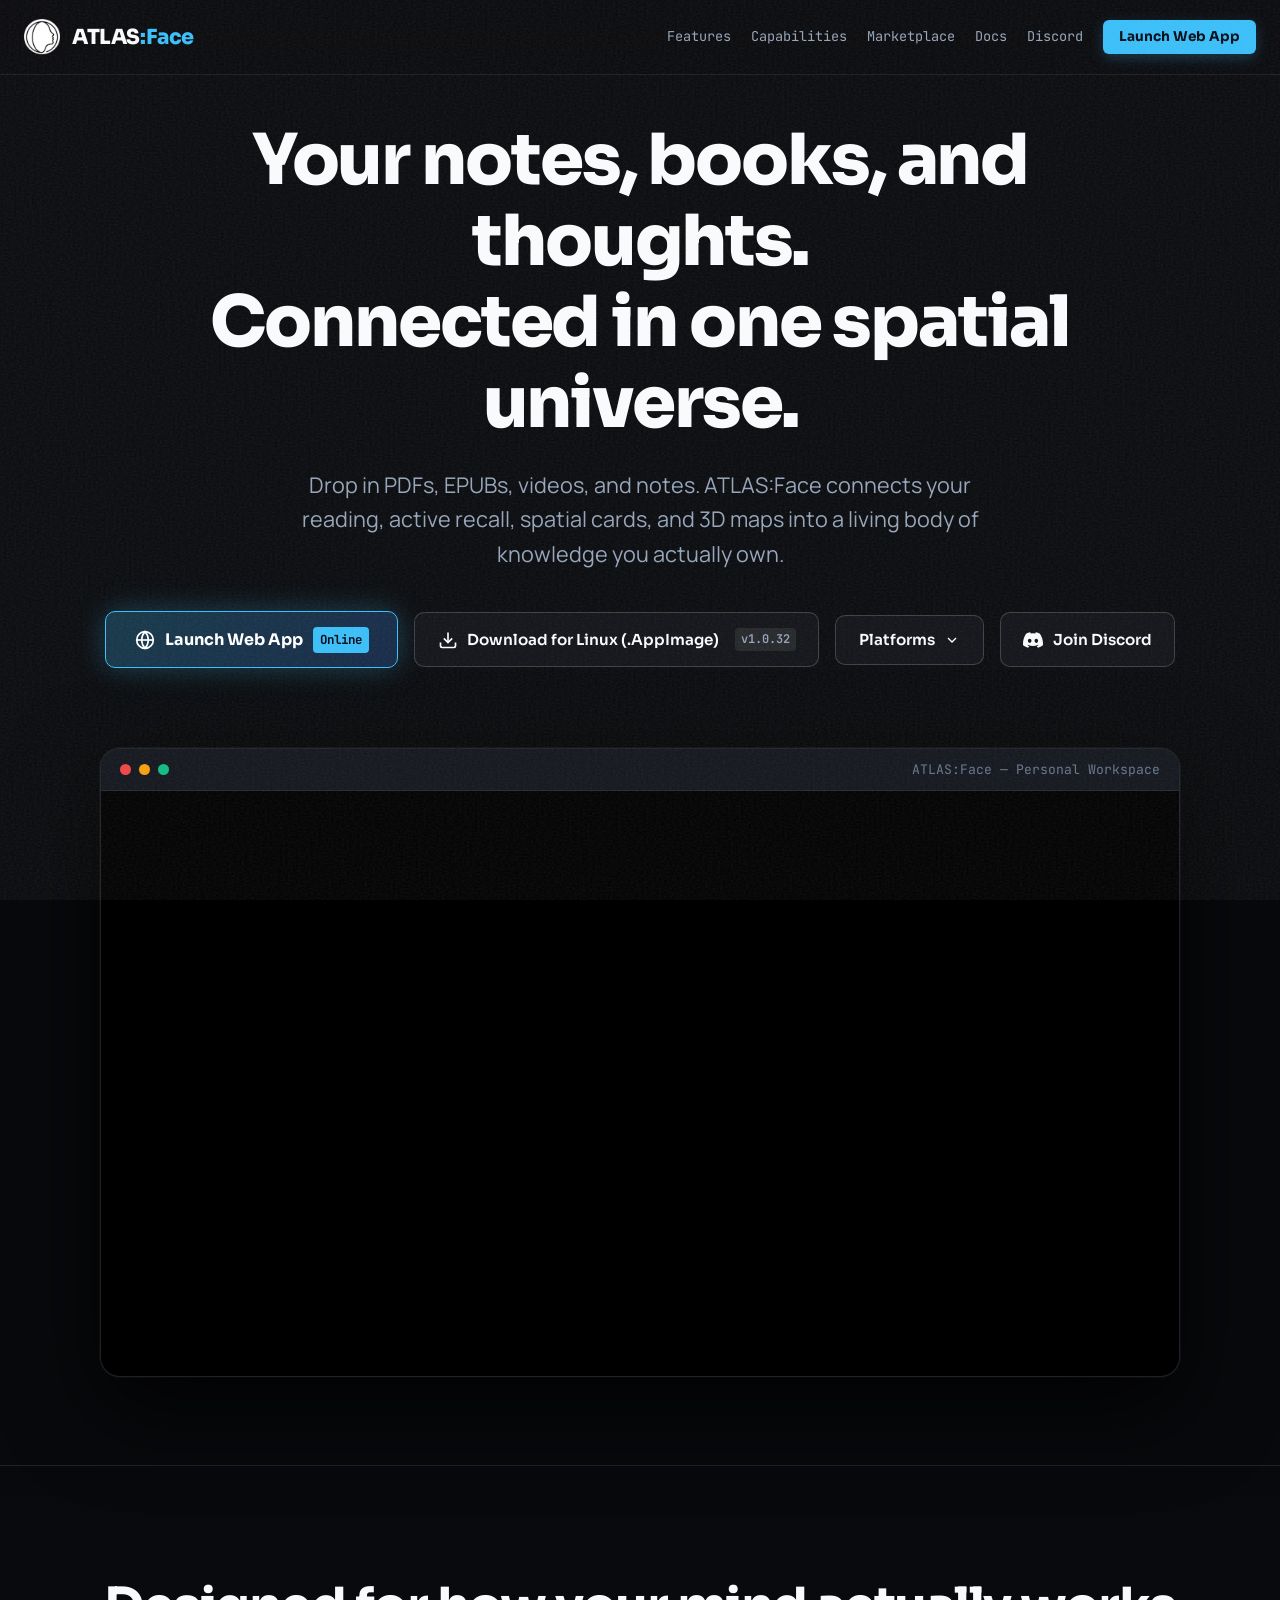
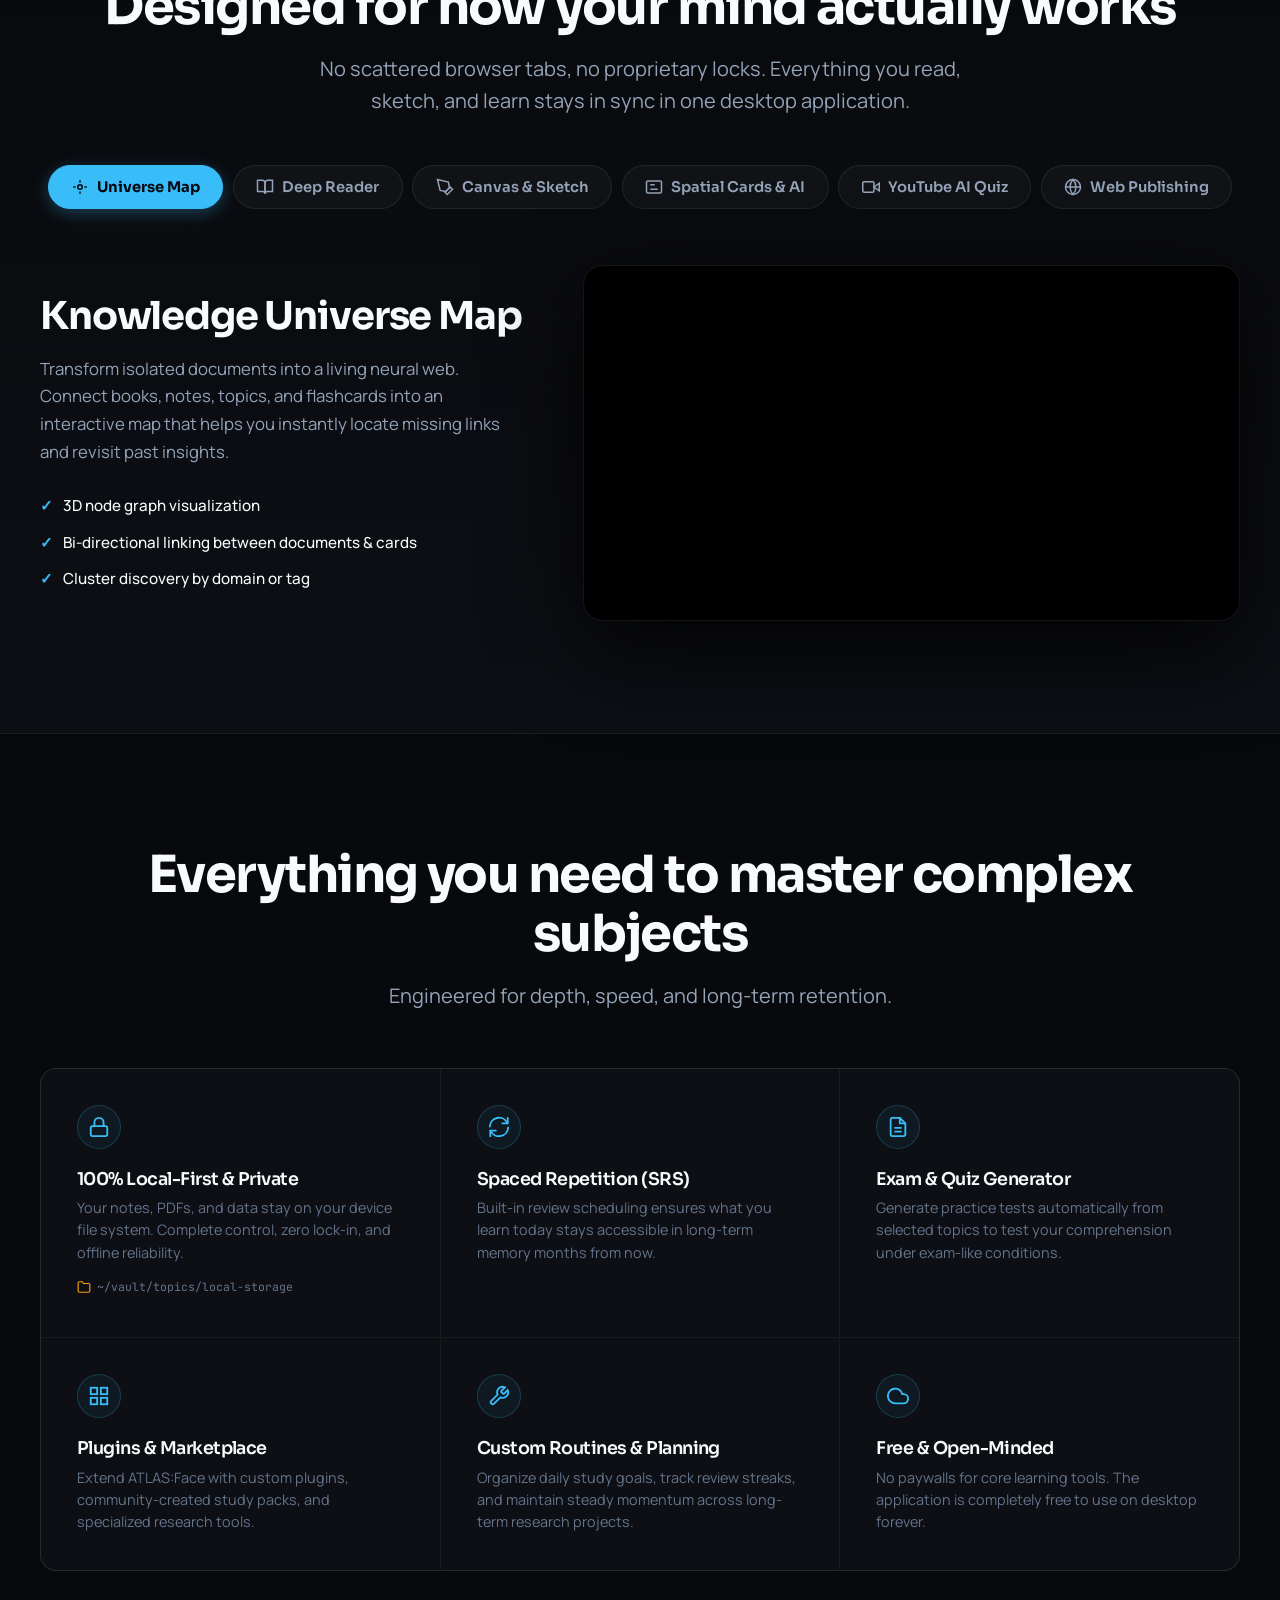
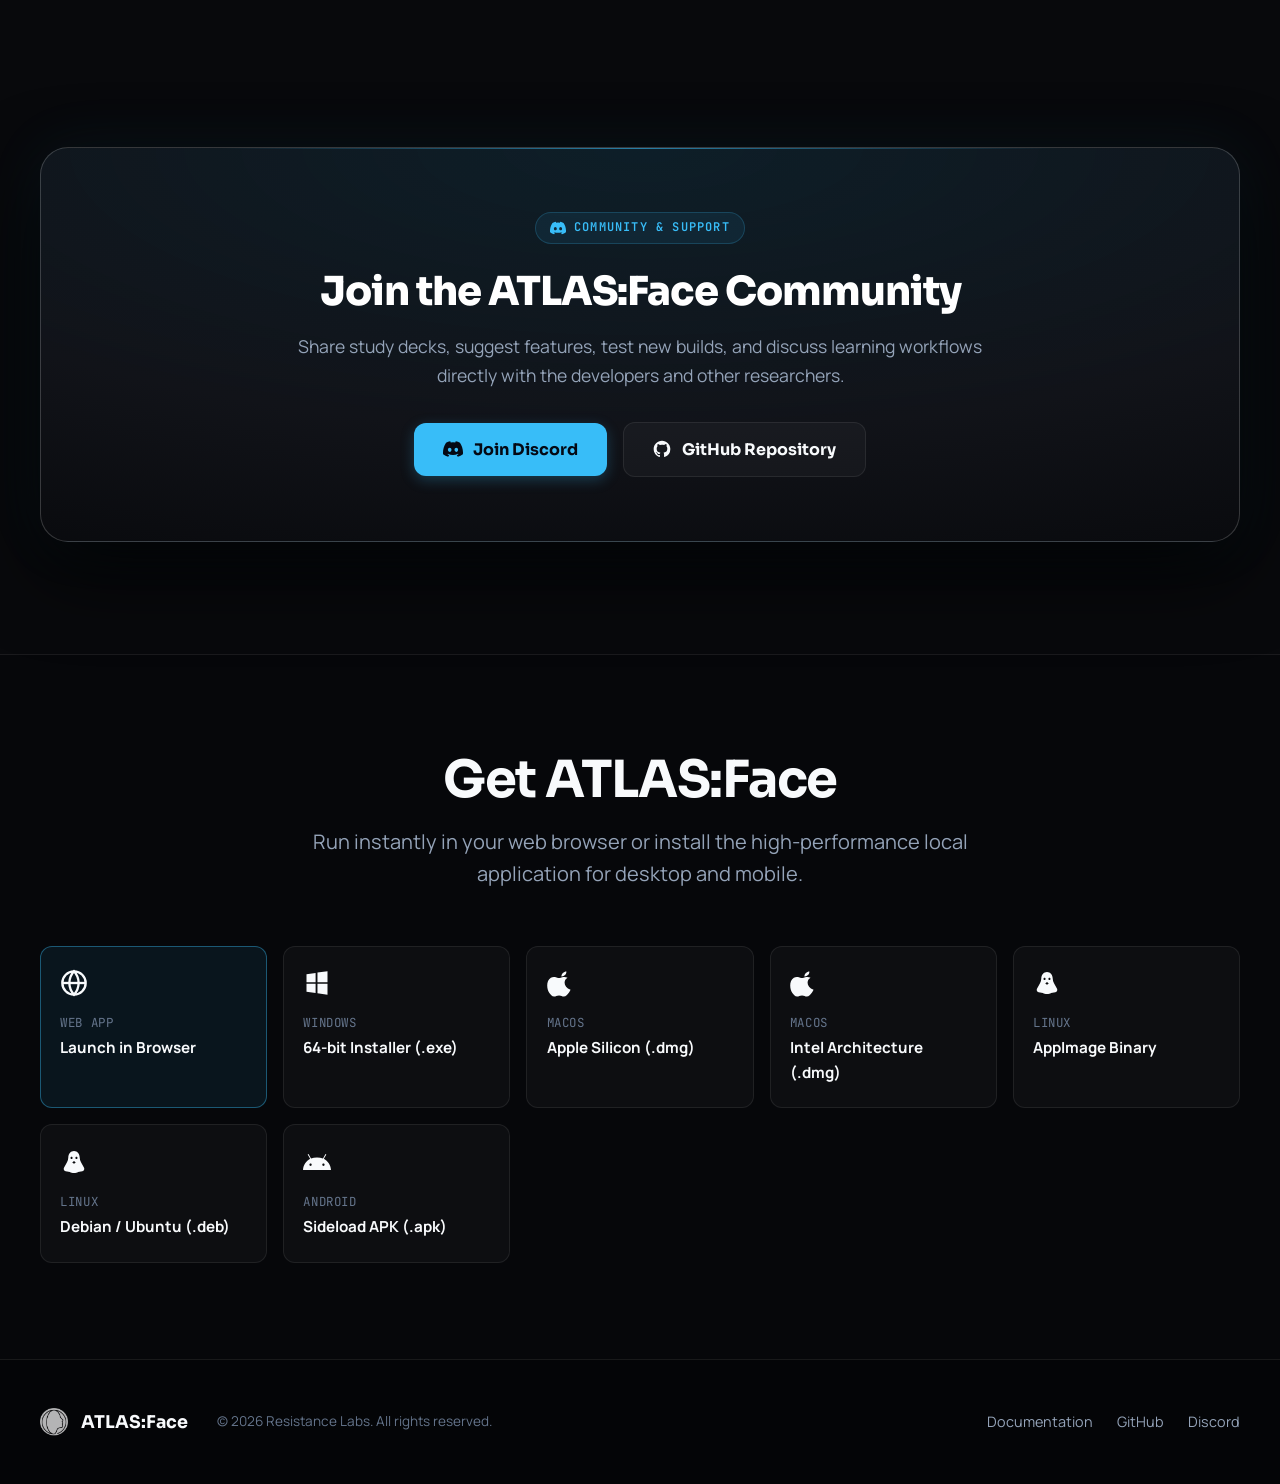
==== commit 621ea897: "deploy: update site with web-optimized browser edition and v1.0.32 multi-platform releases" ====
--- a/index.html
+++ b/index.html
@@ -25,10 +25,10 @@
     <meta name="twitter:image" content="https://atlasface.resistancelabs.tech/journal.png" />
     <link rel="preconnect" href="https://fonts.googleapis.com">
     <link href="https://fonts.googleapis.com/css2?family=Manrope:wght@300;400;500;600;700;800&family=Sora:wght@300;400;500;600;700;800&family=JetBrains+Mono:wght@400;500;600&display=swap" rel="stylesheet">
-    <script type="module" crossorigin src="./assets/main-CBxXNBKZ.js"></script>
-    <link rel="modulepreload" crossorigin href="./assets/style-MYIw6UD5.js">
-    <link rel="modulepreload" crossorigin href="./assets/downloads-CsZ6g4RG.js">
-    <link rel="stylesheet" crossorigin href="./assets/style-BAEz_MGp.css">
+    <script type="module" crossorigin src="./assets/main-Dpxww3ci.js"></script>
+    <link rel="modulepreload" crossorigin href="./assets/style-CBMBsLpK.js">
+    <link rel="modulepreload" crossorigin href="./assets/downloads-SmvUJAeM.js">
+    <link rel="stylesheet" crossorigin href="./assets/style-CnVQhHcg.css">
   </head>
   <body>
     <!-- App Noise SVG Texture -->
@@ -59,8 +59,8 @@
           <a href="marketplace.html" class="nav-link">Marketplace</a>
           <a href="docs.html" class="nav-link">Docs</a>
           <a href="https://discord.com/invite/Y2RJkDJRW2" target="_blank" rel="noopener" class="nav-link">Discord</a>
-          <a href="#download" class="btn-primary btn-nav">
-            Download
+          <a href="app/" class="btn-primary btn-nav">
+            Launch Web App
           </a>
         </div>
       </div>
@@ -82,10 +82,15 @@
 
 
           <div class="hero-actions">
-            <a href="https://github.com/Resistance-Labs-Tech/atlasface/releases/download/v0.0.50/ATLASFace-Setup-0.0.50.exe" id="primary-download-btn" class="btn-primary btn-hero" data-download-kind="windows-installer" download>
+            <a href="app/" class="btn-primary btn-hero">
+              <svg class="btn-icon" viewBox="0 0 24 24" fill="none" stroke="currentColor" stroke-width="2"><circle cx="12" cy="12" r="10"></circle><line x1="2" y1="12" x2="22" y2="12"></line><path d="M12 2a15.3 15.3 0 0 1 4 10 15.3 15.3 0 0 1-4 10 15.3 15.3 0 0 1-4-10 15.3 15.3 0 0 1 4-10z"></path></svg>
+              <span>Launch Web App</span>
+              <span class="build-tag">Online</span>
+            </a>
+            <a href="https://github.com/Resistance-Labs-Tech/atlasface/releases/download/v1.0.32/ATLASFace-Setup-1.0.32.exe" id="primary-download-btn" class="btn-secondary btn-hero" data-download-kind="windows-installer" download>
               <svg class="btn-icon" viewBox="0 0 24 24" fill="none" stroke="currentColor" stroke-width="2"><path d="M21 15v4a2 2 0 0 1-2 2H5a2 2 0 0 1-2-2v-4"></path><polyline points="7 10 12 15 17 10"></polyline><line x1="12" y1="15" x2="12" y2="3"></line></svg>
               <span id="primary-download-text">Download App</span>
-              <span class="build-tag" data-release-tag>v0.0.50</span>
+              <span class="build-tag" data-release-tag>v1.0.32</span>
             </a>
             <div class="download-dropdown-wrapper">
               <button type="button" class="btn-secondary btn-hero dropdown-trigger" id="platform-dropdown-btn">
@@ -93,20 +98,26 @@
                 <svg width="16" height="16" viewBox="0 0 24 24" fill="none" stroke="currentColor" stroke-width="2"><polyline points="6 9 12 15 18 9"></polyline></svg>
               </button>
               <div class="dropdown-menu" id="platform-dropdown-menu">
-                <a href="https://github.com/Resistance-Labs-Tech/atlasface/releases/download/v0.0.50/ATLASFace-Setup-0.0.50.exe" data-download-kind="windows-installer" download class="dropdown-item">
+                <a href="app/" class="dropdown-item">
+                  <strong>Web Browser</strong> <span>Instant Online</span>
+                </a>
+                <a href="https://github.com/Resistance-Labs-Tech/atlasface/releases/download/v1.0.32/ATLASFace-Setup-1.0.32.exe" data-download-kind="windows-installer" download class="dropdown-item">
                   <strong>Windows</strong> <span>.exe Installer</span>
                 </a>
-                <a href="https://github.com/Resistance-Labs-Tech/atlasface/releases/download/v0.0.50/ATLASFace-0.0.50-arm64.dmg" data-download-kind="macos-arm64" download class="dropdown-item">
+                <a href="https://github.com/Resistance-Labs-Tech/atlasface/releases/download/v1.0.32/ATLASFace-1.0.32-arm64.dmg" data-download-kind="macos-arm64" download class="dropdown-item">
                   <strong>macOS</strong> <span>Apple Silicon</span>
                 </a>
-                <a href="https://github.com/Resistance-Labs-Tech/atlasface/releases/download/v0.0.50/ATLASFace-0.0.50-x64.dmg" data-download-kind="macos-x64" download class="dropdown-item">
+                <a href="https://github.com/Resistance-Labs-Tech/atlasface/releases/download/v1.0.32/ATLASFace-1.0.32-x64.dmg" data-download-kind="macos-x64" download class="dropdown-item">
                   <strong>macOS</strong> <span>Intel</span>
                 </a>
-                <a href="https://github.com/Resistance-Labs-Tech/atlasface/releases/download/v0.0.50/ATLASFace-0.0.50.AppImage" data-download-kind="linux-appimage" download class="dropdown-item">
+                <a href="https://github.com/Resistance-Labs-Tech/atlasface/releases/download/v1.0.32/ATLASFace-1.0.32.AppImage" data-download-kind="linux-appimage" download class="dropdown-item">
                   <strong>Linux</strong> <span>AppImage</span>
                 </a>
-                <a href="https://github.com/Resistance-Labs-Tech/atlasface/releases/download/v0.0.50/ATLASFace-0.0.50.deb" data-download-kind="linux-deb" download class="dropdown-item">
+                <a href="https://github.com/Resistance-Labs-Tech/atlasface/releases/download/v1.0.32/ATLASFace-1.0.32.deb" data-download-kind="linux-deb" download class="dropdown-item">
                   <strong>Linux</strong> <span>.deb</span>
+                </a>
+                <a href="https://github.com/Resistance-Labs-Tech/atlasface/releases/download/v1.0.32/ATLASFace-1.0.32.apk" data-download-kind="android-apk" download class="dropdown-item">
+                  <strong>Android</strong> <span>.apk Sideload</span>
                 </a>
               </div>
             </div>
@@ -417,11 +428,21 @@
       <!-- Download Section -->
       <section class="download-section" id="download">
         <div class="section-container text-center">
-          <h2 class="section-title">Download ATLAS:Face for Desktop</h2>
-          <p class="section-subtitle">Start building your personal knowledge system today. Available for Windows, macOS, and Linux.</p>
+          <h2 class="section-title">Get ATLAS:Face</h2>
+          <p class="section-subtitle">Run instantly in your web browser or install the high-performance local application for desktop and mobile.</p>
 
           <div class="download-grid" id="download-options">
-            <a href="https://github.com/Resistance-Labs-Tech/atlasface/releases/download/v0.0.50/ATLASFace-Setup-0.0.50.exe" class="download-card primary" data-download-kind="windows-installer" download>
+            <a href="app/" class="download-card primary" target="_blank" rel="noopener">
+              <div class="download-card-icon">
+                <svg viewBox="0 0 24 24" fill="none" stroke="currentColor" stroke-width="2"><circle cx="12" cy="12" r="10"></circle><line x1="2" y1="12" x2="22" y2="12"></line><path d="M12 2a15.3 15.3 0 0 1 4 10 15.3 15.3 0 0 1-4 10 15.3 15.3 0 0 1-4-10 15.3 15.3 0 0 1 4-10z"></path></svg>
+              </div>
+              <div class="download-card-text">
+                <span class="platform-name">Web App</span>
+                <strong>Launch in Browser</strong>
+              </div>
+            </a>
+
+            <a href="https://github.com/Resistance-Labs-Tech/atlasface/releases/download/v1.0.32/ATLASFace-Setup-1.0.32.exe" class="download-card" data-download-kind="windows-installer" download>
               <div class="download-card-icon">
                 <svg viewBox="0 0 24 24" fill="currentColor"><path d="M3 4.5 10.8 3.4v7.9H3V4.5Zm9.4-1.4L21 2v9.3h-8.6V3.1ZM3 12.7h7.8v7.9L3 19.5v-6.8Zm9.4 0H21V22l-8.6-1.2v-8.1Z"/></svg>
               </div>
@@ -431,7 +452,7 @@
               </div>
             </a>
 
-            <a href="https://github.com/Resistance-Labs-Tech/atlasface/releases/download/v0.0.50/ATLASFace-0.0.50-arm64.dmg" class="download-card" data-download-kind="macos-arm64" download>
+            <a href="https://github.com/Resistance-Labs-Tech/atlasface/releases/download/v1.0.32/ATLASFace-1.0.32-arm64.dmg" class="download-card" data-download-kind="macos-arm64" download>
               <div class="download-card-icon">
                 <svg viewBox="0 0 24 24" fill="currentColor"><path d="M16.6 2.2c.1 1.1-.4 2.2-1.2 3-.8.8-1.9 1.3-3 1.2-.1-1 .4-2.1 1.2-2.9.8-.8 2-1.3 3-1.3Zm3.6 15.5c-.5 1.1-.8 1.6-1.5 2.6-1 1.5-2.5 3.3-4.3 3.3-1.6 0-2-.9-4.1-.9-2.2 0-2.6.9-4.2.9-1.8 0-3.2-1.7-4.2-3.2C-.4 16.6-.8 10.1 3.3 7.5c1.3-.8 2.9-.9 4.3-.4.8.3 1.5.7 2.7.7 1.1 0 1.8-.4 2.7-.7 1.5-.5 3.3-.4 4.6.5-4 2.2-3.3 8.1 2.6 10.1Z"/></svg>
               </div>
@@ -441,7 +462,7 @@
               </div>
             </a>
 
-            <a href="https://github.com/Resistance-Labs-Tech/atlasface/releases/download/v0.0.50/ATLASFace-0.0.50-x64.dmg" class="download-card" data-download-kind="macos-x64" download>
+            <a href="https://github.com/Resistance-Labs-Tech/atlasface/releases/download/v1.0.32/ATLASFace-1.0.32-x64.dmg" class="download-card" data-download-kind="macos-x64" download>
               <div class="download-card-icon">
                 <svg viewBox="0 0 24 24" fill="currentColor"><path d="M16.6 2.2c.1 1.1-.4 2.2-1.2 3-.8.8-1.9 1.3-3 1.2-.1-1 .4-2.1 1.2-2.9.8-.8 2-1.3 3-1.3Zm3.6 15.5c-.5 1.1-.8 1.6-1.5 2.6-1 1.5-2.5 3.3-4.3 3.3-1.6 0-2-.9-4.1-.9-2.2 0-2.6.9-4.2.9-1.8 0-3.2-1.7-4.2-3.2C-.4 16.6-.8 10.1 3.3 7.5c1.3-.8 2.9-.9 4.3-.4.8.3 1.5.7 2.7.7 1.1 0 1.8-.4 2.7-.7 1.5-.5 3.3-.4 4.6.5-4 2.2-3.3 8.1 2.6 10.1Z"/></svg>
               </div>
@@ -451,7 +472,7 @@
               </div>
             </a>
 
-            <a href="https://github.com/Resistance-Labs-Tech/atlasface/releases/download/v0.0.50/ATLASFace-0.0.50.AppImage" class="download-card" data-download-kind="linux-appimage" download>
+            <a href="https://github.com/Resistance-Labs-Tech/atlasface/releases/download/v1.0.32/ATLASFace-1.0.32.AppImage" class="download-card" data-download-kind="linux-appimage" download>
               <div class="download-card-icon">
                 <svg viewBox="0 0 24 24" fill="currentColor"><path d="M12 2.5c-2.8 0-4.9 2.4-4.9 5.7 0 1.4-.4 2.7-1.1 4L3.4 17c-.6 1.2.1 2.7 1.4 2.9l3.7.7c.8.6 2 .9 3.5.9s2.7-.3 3.5-.9l3.7-.7c1.3-.2 2-1.7 1.4-2.9L18 12.2c-.7-1.3-1.1-2.6-1.1-4 0-3.3-2.1-5.7-4.9-5.7Zm-2.1 7c-.5 0-.9-.5-.9-1s.4-1 .9-1 .9.5.9 1-.4 1-.9 1Zm4.2 0c-.5 0-.9-.5-.9-1s.4-1 .9-1 .9.5.9 1-.4 1-.9 1Zm-2.1 1.7 1.5 1.3-1.5.9-1.5-.9 1.5-1.3Z"/></svg>
               </div>
@@ -461,15 +482,26 @@
               </div>
             </a>
 
-            <a href="https://github.com/Resistance-Labs-Tech/atlasface/releases/download/v0.0.50/ATLASFace-0.0.50.deb" class="download-card" data-download-kind="linux-deb" download>
+            <a href="https://github.com/Resistance-Labs-Tech/atlasface/releases/download/v1.0.32/ATLASFace-1.0.32.deb" class="download-card" data-download-kind="linux-deb" download>
               <div class="download-card-icon">
                 <svg viewBox="0 0 24 24" fill="currentColor"><path d="M12 2.5c-2.8 0-4.9 2.4-4.9 5.7 0 1.4-.4 2.7-1.1 4L3.4 17c-.6 1.2.1 2.7 1.4 2.9l3.7.7c.8.6 2 .9 3.5.9s2.7-.3 3.5-.9l3.7-.7c1.3-.2 2-1.7 1.4-2.9L18 12.2c-.7-1.3-1.1-2.6-1.1-4 0-3.3-2.1-5.7-4.9-5.7Zm-2.1 7c-.5 0-.9-.5-.9-1s.4-1 .9-1 .9.5.9 1-.4 1-.9 1Zm4.2 0c-.5 0-.9-.5-.9-1s.4-1 .9-1 .9.5.9 1-.4 1-.9 1Zm-2.1 1.7 1.5 1.3-1.5.9-1.5-.9 1.5-1.3Z"/></svg>
               </div>
               <div class="download-card-text">
                 <span class="platform-name">Linux</span>
-                <strong>Debian / Ubuntu Package (.deb)</strong>
-              </div>
-            </a>
+                <strong>Debian / Ubuntu (.deb)</strong>
+              </div>
+            </a>
+
+            <a href="https://github.com/Resistance-Labs-Tech/atlasface/releases/download/v1.0.32/ATLASFace-1.0.32.apk" class="download-card" data-download-kind="android-apk" download>
+              <div class="download-card-icon">
+                <svg viewBox="0 0 24 24" fill="currentColor"><path d="M17.523 15.3414c-.5511 0-.9993-.4486-.9993-.9997s.4482-.9993.9993-.9993c.551 0 .9993.4482.9993.9993.0001.5511-.4482.9997-.9993.9997m-11.046 0c-.5511 0-.9993-.4486-.9993-.9997s.4482-.9993.9993-.9993c.5511 0 .9993.4482.9993.9993 0 .5511-.4482.9997-.9993.9997m11.4045-6.02l1.9973-3.4592a.416.416 0 00-.1521-.5676.416.416 0 00-.5676.1521l-2.0223 3.503C15.5902 8.4069 13.8533 8.084 12 8.084c-1.8533 0-3.5902.3229-5.1368.8657L4.8409 5.4467a.4161.4161 0 00-.5677-.1521.4157.4157 0 00-.1521.5676l1.9973 3.4592C2.6889 11.1867.3432 14.6589 0 18.761h24c-.3432-4.1021-2.6889-7.5743-6.1185-9.4396"/></svg>
+              </div>
+              <div class="download-card-text">
+                <span class="platform-name">Android</span>
+                <strong>Sideload APK (.apk)</strong>
+              </div>
+            </a>
+          </div>
           </div>
 
         </div>
--- a/assets/style-CnVQhHcg.css
+++ b/assets/style-CnVQhHcg.css
@@ -0,0 +1 @@
+:root{--bg-main: #08090c;--bg-surface: rgba(255, 255, 255, .03);--bg-surface-hover: rgba(255, 255, 255, .06);--bg-card: rgba(18, 20, 26, .7);--border-subtle: rgba(255, 255, 255, .08);--border-hover: rgba(255, 255, 255, .18);--border-accent: rgba(56, 189, 248, .3);--text-primary: #f8fafc;--text-secondary: #94a3b8;--text-muted: #64748b;--accent-cyan: #38bdf8;--accent-blue: #3b82f6;--accent-amber: #f59e0b;--font-sans: "Sora", "Manrope", -apple-system, BlinkMacSystemFont, sans-serif;--font-body: "Manrope", -apple-system, BlinkMacSystemFont, sans-serif;--font-mono: "JetBrains Mono", monospace;--radius-sm: 8px;--radius-md: 12px;--radius-lg: 20px;--radius-xl: 28px;--shadow-subtle: 0 20px 50px rgba(0, 0, 0, .5);--shadow-strong: 0 30px 90px rgba(0, 0, 0, .8)}*{box-sizing:border-box;margin:0;padding:0}html{scroll-behavior:smooth;color-scheme:dark}body{font-family:var(--font-body);background-color:var(--bg-main);color:var(--text-primary);line-height:1.6;overflow-x:hidden;-webkit-font-smoothing:antialiased}.grain-svg{position:fixed;top:0;left:0;width:100vw;height:100vh;min-width:100%;min-height:100%;object-fit:cover;pointer-events:none;z-index:9999;opacity:.12;mix-blend-mode:screen}.section-container{width:min(1200px,calc(100% - 3rem));margin:0 auto}.text-center{text-align:center}h1,h2,h3,h4{font-family:var(--font-sans);color:var(--text-primary);letter-spacing:-.03em;line-height:1.15}.hero-highlight,.text-gradient{color:var(--accent-cyan);display:inline-block}.section-eyebrow{font-family:var(--font-mono);font-size:.8rem;font-weight:600;letter-spacing:.1em;color:var(--accent-cyan);margin-bottom:.75rem;text-transform:uppercase}.section-title{font-size:clamp(2.2rem,4vw,3.4rem);font-weight:700;margin-bottom:1rem}.section-subtitle{font-size:clamp(1.05rem,1.8vw,1.25rem);color:var(--text-secondary);max-width:680px;margin:0 auto}.navbar{position:fixed;top:0;left:0;right:0;z-index:100;padding:1.2rem 0;background:#08090cbf;backdrop-filter:blur(20px);-webkit-backdrop-filter:blur(20px);border-bottom:1px solid var(--border-subtle);transition:all .3s ease}.navbar.scrolled{padding:.85rem 0;background:#08090ceb;box-shadow:0 10px 30px #0006}.nav-container{width:min(1280px,calc(100% - 3rem));margin:0 auto;display:flex;align-items:center;justify-content:space-between}.logo{display:flex;align-items:center;gap:.75rem;text-decoration:none;color:var(--text-primary)}.logo img{height:36px;width:auto}.logo-text{font-family:var(--font-sans);font-size:1.3rem;font-weight:800;letter-spacing:-.02em}.logo-accent{color:var(--accent-cyan)}.nav-links{display:flex;align-items:center;gap:20px}.nav-link{font-family:var(--font-mono);font-size:.85rem;color:var(--text-secondary);text-decoration:none;transition:color .2s ease}.nav-link:hover{color:var(--accent-cyan)}.btn-primary{display:inline-flex;align-items:center;justify-content:center;gap:.6rem;background:var(--accent-cyan);color:#040914;font-family:var(--font-sans);font-weight:700;font-size:.95rem;padding:.65rem 1.4rem;border-radius:var(--radius-md);text-decoration:none;border:none;cursor:pointer;transition:all .25s ease;box-shadow:0 4px 14px #38bdf840}.btn-primary:hover{background:#7dd3fc;transform:translateY(-1px);box-shadow:0 6px 20px #38bdf866}.nav-links .btn-nav{padding:6px 16px;font-size:.85rem;border-radius:6px}.btn-secondary{display:inline-flex;align-items:center;justify-content:center;gap:.6rem;background:var(--bg-surface);color:var(--text-primary);font-family:var(--font-sans);font-weight:600;font-size:.95rem;padding:.65rem 1.4rem;border-radius:var(--radius-md);text-decoration:none;border:1px solid var(--border-subtle);cursor:pointer;transition:all .25s ease}.btn-secondary:hover{background:var(--bg-surface-hover);border-color:var(--border-hover);transform:translateY(-1px)}.btn-primary.btn-hero{background:linear-gradient(135deg,#38bdf840,#3b82f640);border:1.5px solid var(--accent-cyan);color:#fff;font-size:1rem;font-weight:700;padding:.9rem 1.8rem;border-radius:10px;display:inline-flex;align-items:center;gap:10px;box-shadow:0 0 30px #38bdf84d;transition:all .25s ease}.btn-primary.btn-hero:hover{background:linear-gradient(135deg,#38bdf866,#3b82f666);box-shadow:0 0 40px #38bdf880;transform:translateY(-2px)}.btn-primary.btn-hero .build-tag{font-family:var(--font-mono);font-size:.78rem;font-weight:700;background:var(--accent-cyan);color:#030712;padding:3px 7px;border-radius:4px}.btn-secondary.btn-hero{background:#12141ad9;border:1px solid var(--border-hover);color:var(--text-primary);padding:.9rem 1.4rem;border-radius:10px;font-weight:600;transition:all .2s ease}.btn-secondary.btn-hero:hover{border-color:#fff6}.btn-secondary.btn-hero .build-tag{font-family:var(--font-mono);font-size:.75rem;font-weight:600;background:#ffffff14;color:var(--text-secondary);padding:2px 6px;border-radius:4px;margin-left:6px}.btn-icon{width:20px;height:20px}.hero-section{padding-top:7.5rem;padding-bottom:5.5rem;position:relative}.hero-container{width:min(1140px,calc(100% - 3rem));margin:0 auto;display:flex;flex-direction:column;align-items:center;text-align:center}.hero-title{font-size:clamp(2.8rem,5.5vw,4.6rem);font-weight:800;max-width:900px;margin-bottom:1.5rem}.hero-subtitle{font-size:clamp(1.1rem,2vw,1.35rem);color:var(--text-secondary);max-width:720px;margin-bottom:2.5rem;line-height:1.6}.hero-actions{display:flex;flex-wrap:wrap;align-items:center;justify-content:center;gap:1rem;margin-bottom:4rem;position:relative;z-index:10}.download-dropdown-wrapper{position:relative}.dropdown-trigger{cursor:pointer}.dropdown-menu{position:absolute;top:calc(100% + 8px);left:50%;transform:translate(-50%) translateY(10px);width:280px;background:#0f1117;border:1px solid var(--border-hover);border-radius:var(--radius-md);padding:.5rem;box-shadow:0 20px 40px #000c;opacity:0;visibility:hidden;transition:all .2s ease;z-index:50}.download-dropdown-wrapper.is-open .dropdown-menu{opacity:1;visibility:visible;transform:translate(-50%) translateY(0)}.dropdown-item{display:flex;flex-direction:column;padding:.6rem .8rem;border-radius:var(--radius-sm);text-decoration:none;transition:background .2s ease;text-align:left}.dropdown-item:hover{background:#ffffff12}.dropdown-item strong{color:var(--text-primary);font-size:.92rem}.dropdown-item span{color:var(--text-muted);font-size:.8rem}.hero-mockup-wrapper{width:100%;max-width:1080px;margin-top:1rem}.window-frame{border-radius:var(--radius-lg);border:1px solid var(--border-subtle);background:#0d0e14;box-shadow:var(--shadow-strong),0 0 0 1px #ffffff0d;overflow:hidden;transition:transform .4s ease,border-color .4s ease}.window-frame:hover{border-color:#ffffff26}.window-header{height:42px;background:#13151d;border-bottom:1px solid var(--border-subtle);display:flex;align-items:center;justify-content:space-between;padding:0 1.2rem}.window-dots{display:flex;align-items:center;gap:8px}.dot{width:11px;height:11px;border-radius:50%}.dot-close{background:#ef4444}.dot-minimize{background:#f59e0b}.dot-expand{background:#10b981}.window-title{font-family:var(--font-mono);font-size:.82rem;color:var(--text-muted)}.window-badge-pill{font-family:var(--font-mono);font-size:.72rem;color:var(--accent-cyan);background:#38bdf81a;padding:.2rem .6rem;border-radius:999px;border:1px solid rgba(56,189,248,.2)}.window-body{position:relative;background:#000;overflow:hidden}.mockup-img{width:100%;height:auto;display:block;opacity:.95}.studio-section{padding:7rem 0;background:linear-gradient(180deg,var(--bg-main) 0%,#0d0f15 100%);border-top:1px solid var(--border-subtle)}.studio-tabs-nav{display:flex;flex-wrap:wrap;justify-content:center;gap:.6rem;margin-top:3rem;margin-bottom:3.5rem}.studio-tab{display:inline-flex;align-items:center;gap:.5rem;padding:.75rem 1.4rem;border-radius:999px;background:var(--bg-surface);border:1px solid var(--border-subtle);color:var(--text-secondary);font-family:var(--font-sans);font-size:.92rem;font-weight:600;cursor:pointer;transition:all .25s ease}.studio-tab:hover{color:var(--text-primary);background:var(--bg-surface-hover);border-color:var(--border-hover)}.studio-tab.active{color:#040914;background:var(--accent-cyan);border-color:var(--accent-cyan);font-weight:700;box-shadow:0 4px 16px #38bdf84d}.studio-content-wrapper{position:relative;width:100%}.studio-panel{display:none;opacity:0;transition:opacity .35s ease}.studio-panel.active{display:block;opacity:1}.panel-layout{display:grid;grid-template-columns:1fr 1.35fr;gap:3.5rem;align-items:center}.panel-info{display:flex;flex-direction:column;align-items:flex-start}.panel-tag{font-family:var(--font-mono);font-size:.78rem;color:var(--accent-cyan);background:#38bdf81a;padding:.3rem .75rem;border-radius:999px;border:1px solid rgba(56,189,248,.2);margin-bottom:1.2rem;text-transform:uppercase}.panel-info h3{font-size:clamp(1.8rem,3vw,2.5rem);font-weight:700;margin-bottom:1rem}.panel-info p{color:var(--text-secondary);font-size:1.05rem;line-height:1.65;margin-bottom:1.8rem}.panel-bullets{list-style:none;display:flex;flex-direction:column;gap:.75rem}.panel-bullets li{display:flex;align-items:center;gap:.6rem;color:var(--text-primary);font-size:.95rem;font-weight:500}.panel-bullets li:before{content:"✓";color:var(--accent-cyan);font-weight:800;font-family:var(--font-mono)}.panel-media{width:100%}.media-frame{border-radius:var(--radius-lg);border:1px solid var(--border-subtle);background:#000;overflow:hidden;box-shadow:var(--shadow-strong)}.media-frame img,.media-frame video{width:100%;height:auto;display:block;object-fit:cover}.capabilities-section{padding:7rem 0;border-top:1px solid var(--border-subtle)}.capabilities-grid{display:grid;grid-template-columns:repeat(auto-fit,minmax(320px,1fr));gap:1px;background:#ffffff12;border:1px solid rgba(255,255,255,.07);border-radius:16px;overflow:hidden;margin-top:3.5rem}.capability-card{background:#0d0f14;border:none;border-radius:0;padding:2.25rem;transition:background .25s ease}.capability-card:hover{background:#12151c;transform:none}.capability-icon{width:44px;height:44px;border-radius:50%;background:#38bdf80f;border:1px solid rgba(56,189,248,.22);color:var(--accent-cyan);display:flex;align-items:center;justify-content:center;margin-bottom:1.25rem;transition:all .25s ease}.capability-card:hover .capability-icon{border-color:#38bdf873;background:#38bdf81f;color:#fff}.capability-card h3{font-size:1.1rem;font-weight:600;color:var(--text-primary);margin-bottom:.5rem}.capability-card p{font-size:.9rem;color:var(--text-muted);line-height:1.55}.capability-card .path-display{font-family:var(--font-mono);font-size:.72rem;color:var(--text-muted);margin-top:.85rem;display:inline-flex;align-items:center;gap:6px}.capability-card .path-display svg{color:var(--accent-amber)}.community-cta-section{padding:4rem 0 7rem}.community-card{background:radial-gradient(120% 120% at 50% 0%,#38bdf81f,#12141af2 60%,#08090c);border:1px solid var(--border-hover);border-radius:var(--radius-xl);padding:4rem 3.5rem;position:relative;overflow:hidden;box-shadow:0 30px 80px #000c,0 0 60px #38bdf814;text-align:center}.community-card:before{content:"";position:absolute;top:0;left:15%;right:15%;height:1px;background:linear-gradient(90deg,transparent,rgba(56,189,248,.6),transparent)}.community-card-content{max-width:740px;margin:0 auto}.community-badge-top{display:inline-flex;align-items:center;gap:8px;font-family:var(--font-mono);font-size:.75rem;font-weight:600;letter-spacing:.1em;text-transform:uppercase;color:var(--accent-cyan);background:#38bdf814;border:1px solid rgba(56,189,248,.2);border-radius:999px;padding:.35rem .9rem;margin-bottom:1.5rem}.community-badge-top svg{width:16px;height:16px}.community-card h2{font-family:var(--font-sans);font-size:clamp(1.8rem,3.2vw,2.5rem);font-weight:800;letter-spacing:-.025em;line-height:1.2;color:#fff;margin-bottom:1rem}.community-card p{color:var(--text-secondary);font-size:1.1rem;line-height:1.65;margin-bottom:2rem}.community-card-actions{display:flex;flex-wrap:wrap;gap:1rem;justify-content:center;align-items:center}.btn-lg{padding:.85rem 1.8rem;font-size:1rem;border-radius:var(--radius-md);text-decoration:none;font-weight:700;display:inline-flex;align-items:center;gap:.6rem}.download-section{padding:6rem 0;border-top:1px solid var(--border-subtle);background:#06070a}.download-grid{display:grid;grid-template-columns:repeat(auto-fit,minmax(200px,1fr));gap:1rem;margin-top:3.5rem}.download-card{display:flex;flex-direction:column;align-items:flex-start;padding:1.4rem 1.2rem;background:var(--bg-surface);border:1px solid var(--border-subtle);border-radius:var(--radius-md);text-decoration:none;transition:all .25s ease;text-align:left}.download-card:hover{background:var(--bg-surface-hover);border-color:var(--border-accent);transform:translateY(-2px)}.download-card.primary{border-color:#38bdf866;background:#38bdf814}.download-card.primary:hover{background:#38bdf826}.download-card-icon{width:28px;height:28px;color:var(--text-primary);margin-bottom:1rem}.download-card-icon svg{width:100%;height:100%}.download-card-text{display:flex;flex-direction:column}.platform-name{font-family:var(--font-mono);font-size:.78rem;color:var(--text-muted);text-transform:uppercase;letter-spacing:.05em;margin-bottom:.2rem}.download-card-text strong{color:var(--text-primary);font-size:.95rem;font-weight:700}.footer{padding:3rem 0;border-top:1px solid var(--border-subtle);background:#040507}.footer-container{width:min(1200px,calc(100% - 3rem));margin:0 auto;display:flex;flex-wrap:wrap;align-items:center;justify-content:space-between;gap:1.5rem}.footer-brand{display:flex;align-items:center;gap:.8rem}.footer-brand img{height:28px;opacity:.7}.footer-brand-name{font-family:var(--font-sans);font-weight:700;font-size:1.1rem;color:var(--text-primary)}.footer-copy{color:var(--text-muted);font-size:.85rem;margin-left:1rem}.footer-links{display:flex;align-items:center;gap:1.5rem}.footer-links a{color:var(--text-secondary);font-size:.9rem;text-decoration:none;transition:color .2s ease}.footer-links a:hover{color:var(--text-primary)}.docs-body{background:var(--bg-main);color:var(--text-primary);font-family:var(--font-body)}.docs-navbar{background:#08090ce6;backdrop-filter:blur(16px);-webkit-backdrop-filter:blur(16px);border-bottom:1px solid var(--border-subtle)}.docs-navbar .nav-links{display:flex;align-items:center;gap:20px}.docs-navbar .nav-link{font-family:var(--font-mono);font-size:.85rem;color:var(--text-secondary);text-decoration:none;transition:color .2s ease;display:inline-flex;align-items:center}.docs-navbar .nav-link:hover{color:var(--text-primary)}.docs-navbar .nav-link.active{color:var(--accent-cyan);font-weight:600}.docs-navbar .btn-nav{padding:6px 14px;font-size:.85rem;border-radius:6px}.docs-shell{width:min(1280px,calc(100% - 3rem));margin:0 auto;padding:8rem 0 6rem}.docs-hero{max-width:900px;margin-bottom:4rem;padding-bottom:3rem;border-bottom:1px solid var(--border-subtle)}.docs-kicker{font-family:var(--font-mono);font-size:.8rem;font-weight:600;letter-spacing:.12em;text-transform:uppercase;color:var(--accent-cyan);margin-bottom:.85rem}.docs-hero h1{font-size:clamp(2.4rem,4.5vw,3.8rem);font-weight:700;letter-spacing:-.03em;line-height:1.15;color:var(--text-primary);margin-bottom:1.25rem}.docs-hero-lead{font-size:1.12rem;line-height:1.75;color:var(--text-secondary);margin-bottom:2rem}.docs-hero-actions{display:flex;flex-wrap:wrap;align-items:center;gap:1rem}.docs-layout{display:grid;grid-template-columns:240px 1fr;gap:3.5rem;align-items:start}.docs-toc{position:sticky;top:6rem;max-height:calc(100vh - 8rem);overflow-y:auto;padding-right:1rem;display:flex;flex-direction:column;gap:2px}.docs-toc::-webkit-scrollbar{width:4px}.docs-toc::-webkit-scrollbar-thumb{background:var(--border-subtle);border-radius:4px}.docs-toc-header{font-family:var(--font-mono);font-size:.72rem;font-weight:600;text-transform:uppercase;letter-spacing:.1em;color:var(--text-muted);padding:.5rem .75rem;margin-bottom:.25rem}.docs-toc a{color:var(--text-secondary);text-decoration:none;font-size:.88rem;padding:.45rem .75rem;border-radius:6px;transition:all .2s ease;line-height:1.4}.docs-toc a:hover{color:var(--text-primary);background:#ffffff0a}.docs-content{min-width:0;max-width:860px}.docs-section{scroll-margin-top:6rem;padding-bottom:3.5rem;margin-bottom:3.5rem;border-bottom:1px solid var(--border-subtle)}.docs-section:last-of-type{border-bottom:none}.docs-section h2{font-size:clamp(1.6rem,2.5vw,2.1rem);font-weight:700;letter-spacing:-.02em;color:var(--text-primary);margin-bottom:1rem;line-height:1.25}.docs-section p{font-size:1rem;line-height:1.75;color:var(--text-secondary);margin-bottom:1.25rem}.docs-section p strong,.docs-grid strong{color:var(--text-primary)}.docs-section code,p code,li code{font-family:var(--font-mono);font-size:.86em;color:var(--accent-cyan);background:#38bdf814;padding:.15em .4em;border-radius:4px;border:1px solid rgba(56,189,248,.15)}.docs-grid{display:grid;gap:1.25rem;margin:1.75rem 0}.docs-grid.two-col{grid-template-columns:repeat(auto-fit,minmax(280px,1fr))}.docs-grid.three-col{grid-template-columns:repeat(auto-fit,minmax(220px,1fr))}.docs-grid>div{padding:1.5rem;border:1px solid var(--border-subtle);border-radius:var(--radius-md);background:var(--bg-card);transition:border-color .2s ease,transform .2s ease}.docs-grid>div:hover{border-color:var(--border-hover);transform:translateY(-2px)}.docs-grid h3{font-size:1.1rem;font-weight:600;color:var(--text-primary);margin-bottom:.6rem}.docs-grid p{font-size:.92rem;color:var(--text-secondary);line-height:1.6;margin-bottom:0}.docs-grid ul{padding-left:1.2rem;margin:.5rem 0 0;color:var(--text-secondary);font-size:.92rem;line-height:1.65}.docs-grid li{margin-bottom:.4rem}.docs-list{display:flex;flex-direction:column;gap:.85rem;margin:1.75rem 0}.docs-list>div{display:flex;flex-direction:column;gap:.35rem;padding:1.2rem 1.4rem;background:var(--bg-card);border:1px solid var(--border-subtle);border-radius:var(--radius-md);transition:border-color .2s ease}.docs-list>div:hover{border-color:var(--border-hover)}.docs-list strong{font-size:1rem;font-weight:600;color:var(--text-primary)}.docs-list span{font-size:.92rem;color:var(--text-secondary);line-height:1.6}.code-panel{background:#090b10;border:1px solid var(--border-subtle);border-radius:var(--radius-md);padding:1.25rem 1.5rem;margin:1.5rem 0;overflow-x:auto}.code-panel.compact{padding:1rem 1.25rem}.code-title{font-family:var(--font-mono);font-size:.75rem;font-weight:600;text-transform:uppercase;letter-spacing:.08em;color:var(--text-muted);margin-bottom:.75rem;padding-bottom:.5rem;border-bottom:1px solid rgba(255,255,255,.06)}.code-panel pre{margin:0;font-family:var(--font-mono);font-size:.88rem;line-height:1.6}.code-panel code{font-family:var(--font-mono);color:var(--accent-cyan);background:transparent;border:none;padding:0}.docs-link-row{display:flex;flex-wrap:wrap;gap:.75rem;margin:1.5rem 0}.docs-link-row a{display:inline-flex;align-items:center;gap:.5rem;padding:.5rem 1rem;background:#38bdf80f;border:1px solid rgba(56,189,248,.18);border-radius:var(--radius-sm);color:var(--accent-cyan);font-size:.86rem;font-weight:500;text-decoration:none;transition:all .2s ease}.docs-link-row a:hover{background:#38bdf824;border-color:#38bdf866;transform:translateY(-1px)}.docs-final{background:linear-gradient(135deg,#181c26e6,#0c0e14f2);border:1px solid rgba(56,189,248,.25);border-radius:var(--radius-xl);padding:3.5rem 2.5rem;text-align:center;margin-top:4rem}.docs-final h2{font-size:clamp(1.8rem,3vw,2.3rem);color:var(--text-primary);margin-bottom:.8rem}.docs-final p{max-width:620px;margin:0 auto 2rem;color:var(--text-secondary);font-size:1.05rem}@media (max-width: 960px){.docs-layout{grid-template-columns:1fr;gap:2rem}.docs-toc{display:none}.panel-layout{grid-template-columns:1fr;gap:2rem}}@media (max-width: 640px){.docs-shell{padding:6rem 0 4rem}.nav-links{gap:.8rem}.nav-link{display:none}.hero-actions,.docs-hero-actions{flex-direction:column;width:100%}.docs-hero-actions a,.btn-hero{width:100%;justify-content:center}.download-dropdown-wrapper{width:100%}.studio-tabs-nav{gap:.4rem}.studio-tab{padding:.5rem .9rem;font-size:.82rem}}
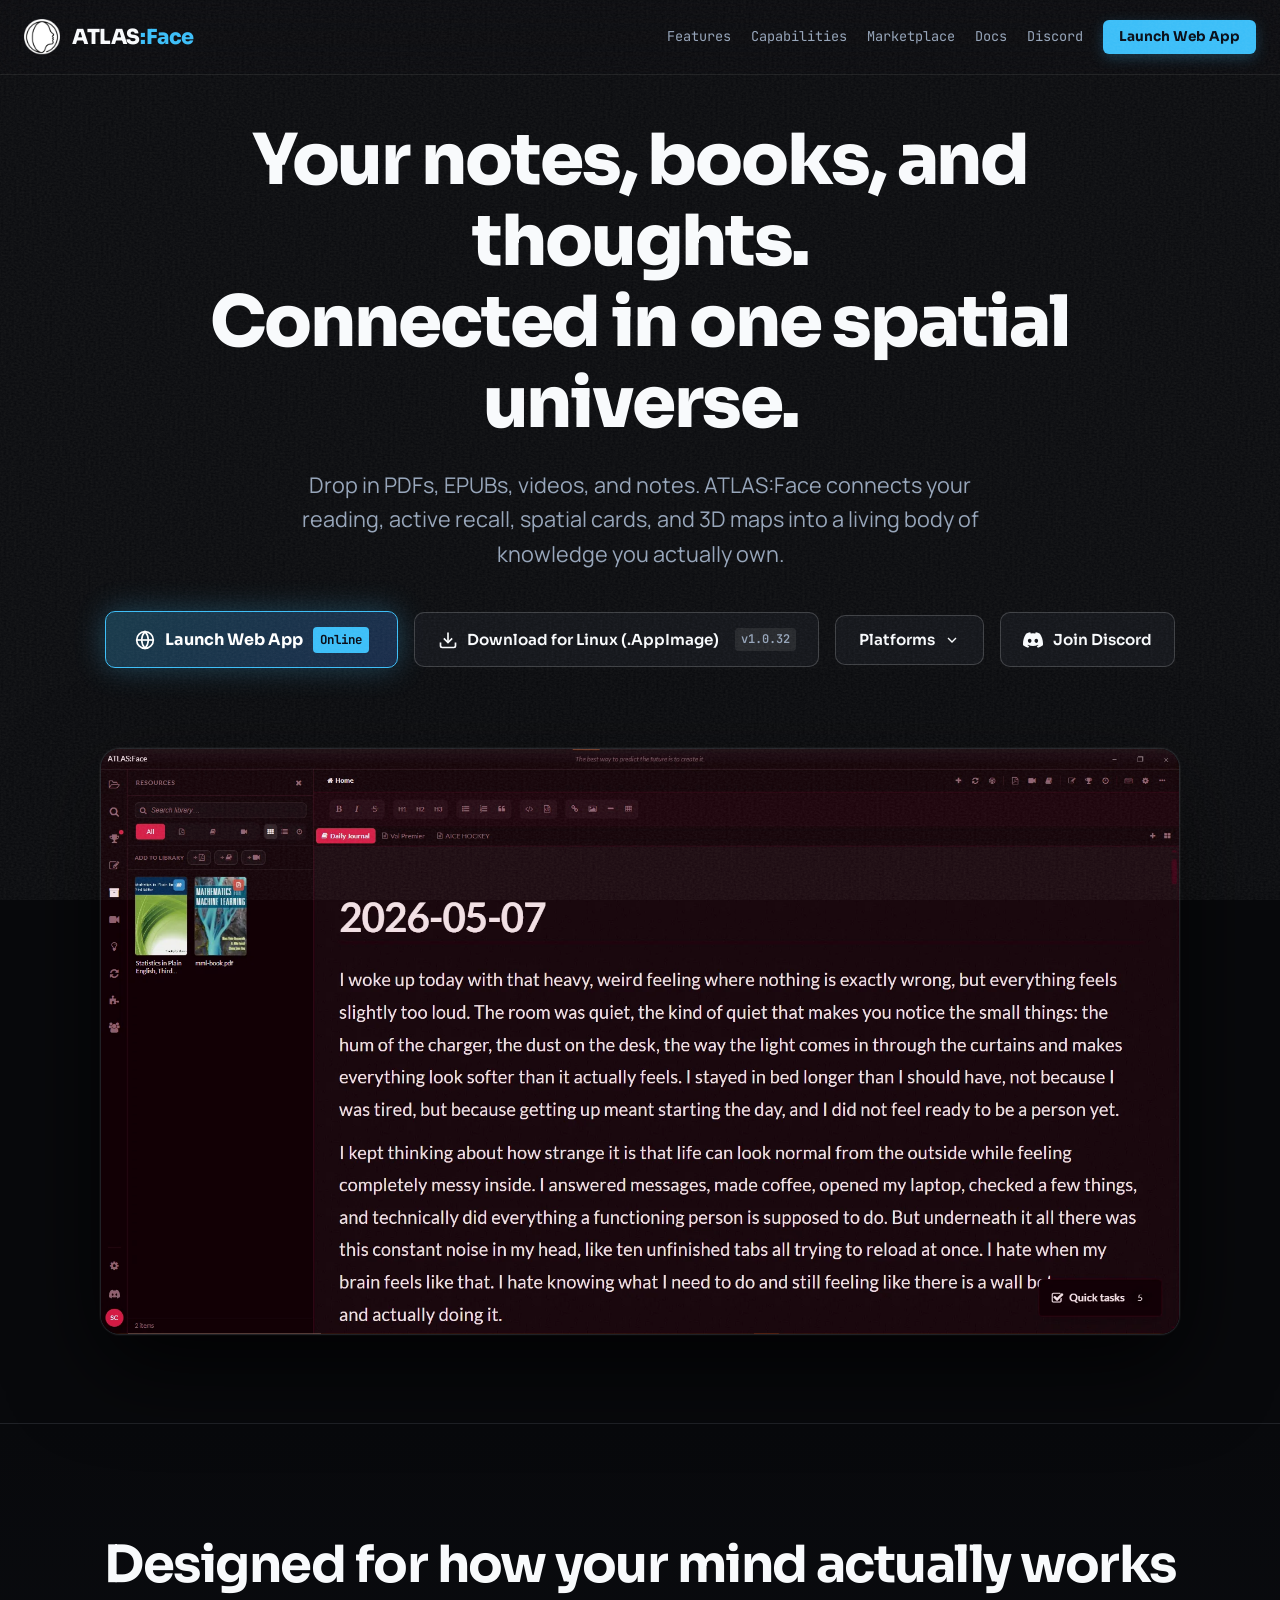
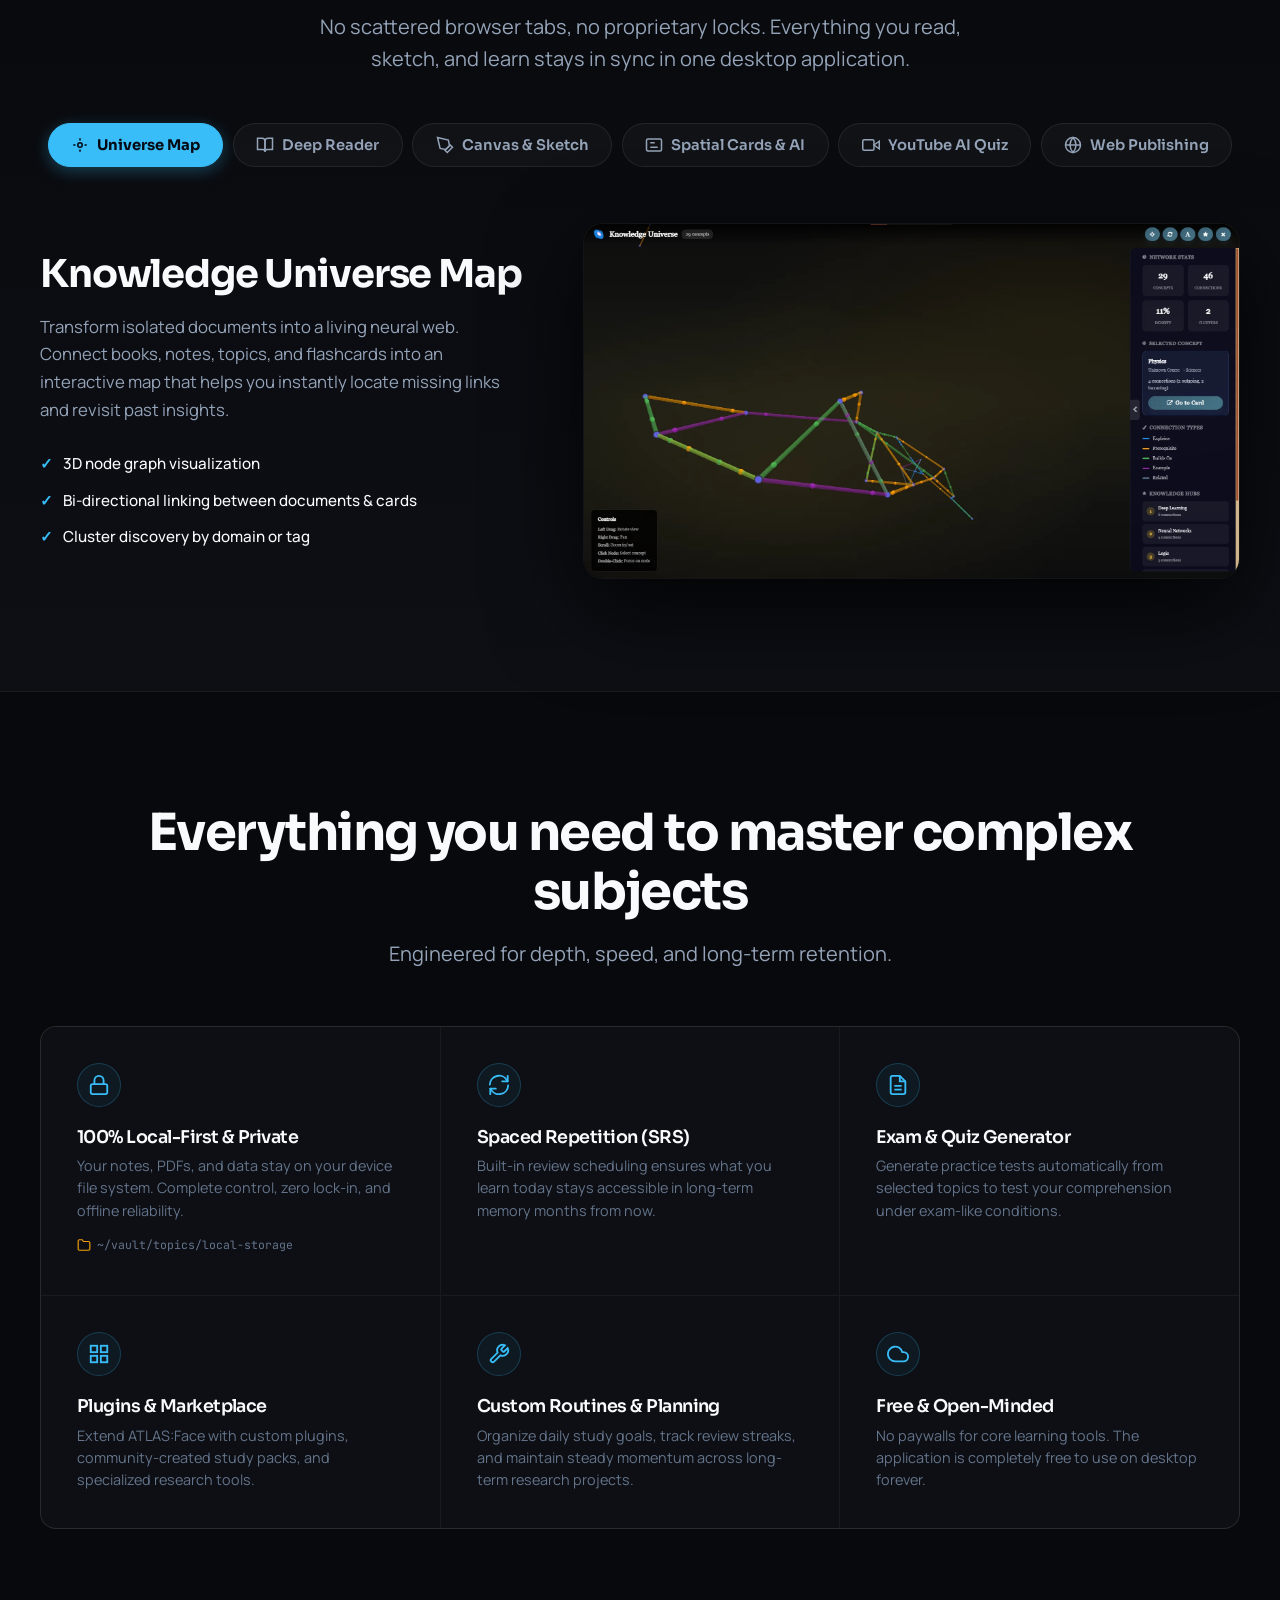
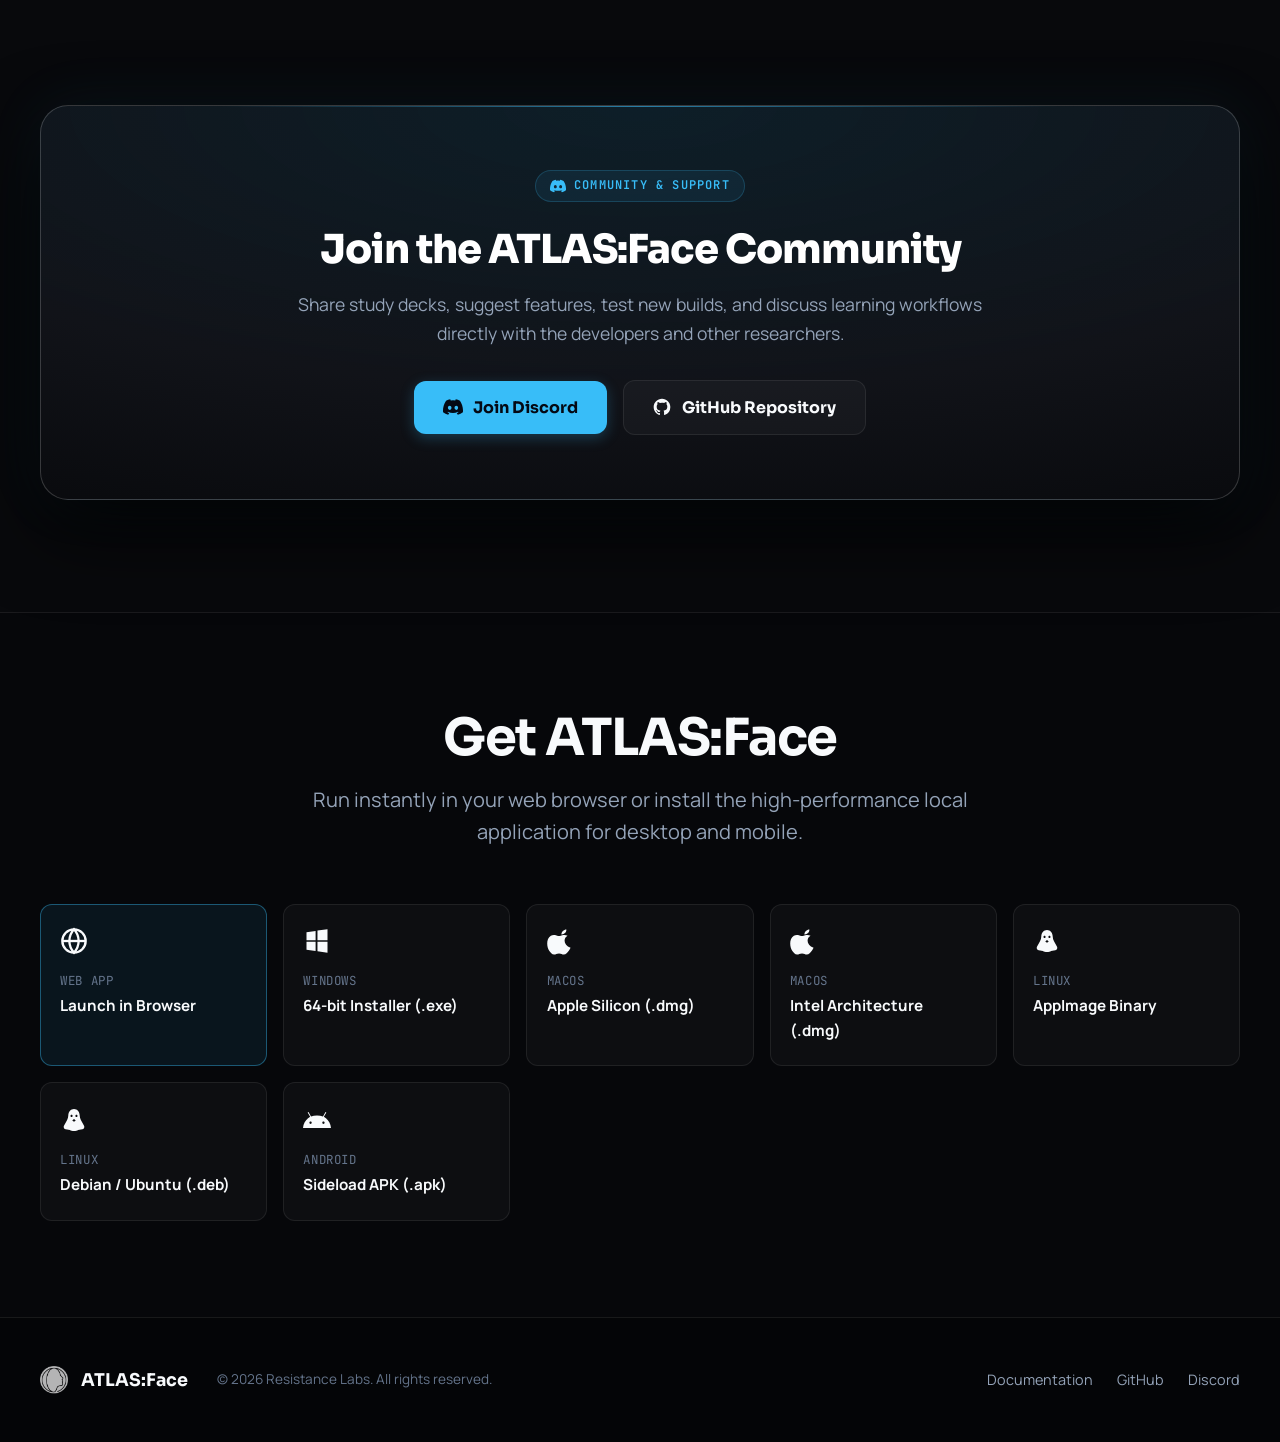
==== commit 64a6c1c1: "deploy: update site with web-optimized browser edition and v1.0.32 multi-platform releases" ====
--- a/index.html
+++ b/index.html
@@ -128,18 +128,9 @@
           </div>
 
 
-          <!-- Desktop App Window Frame Mockup -->
+          <!-- App Preview Frame Mockup -->
           <div class="hero-mockup-wrapper">
             <div class="window-frame">
-              <div class="window-header">
-                <div class="window-dots">
-                  <span class="dot dot-close"></span>
-                  <span class="dot dot-minimize"></span>
-                  <span class="dot dot-expand"></span>
-                </div>
-                <div class="window-title">ATLAS:Face — Personal Workspace</div>
-              </div>
-
               <div class="window-body">
                 <picture>
                   <source type="image/webp" media="(max-width: 768px)" srcset="journal-mobile.webp">
